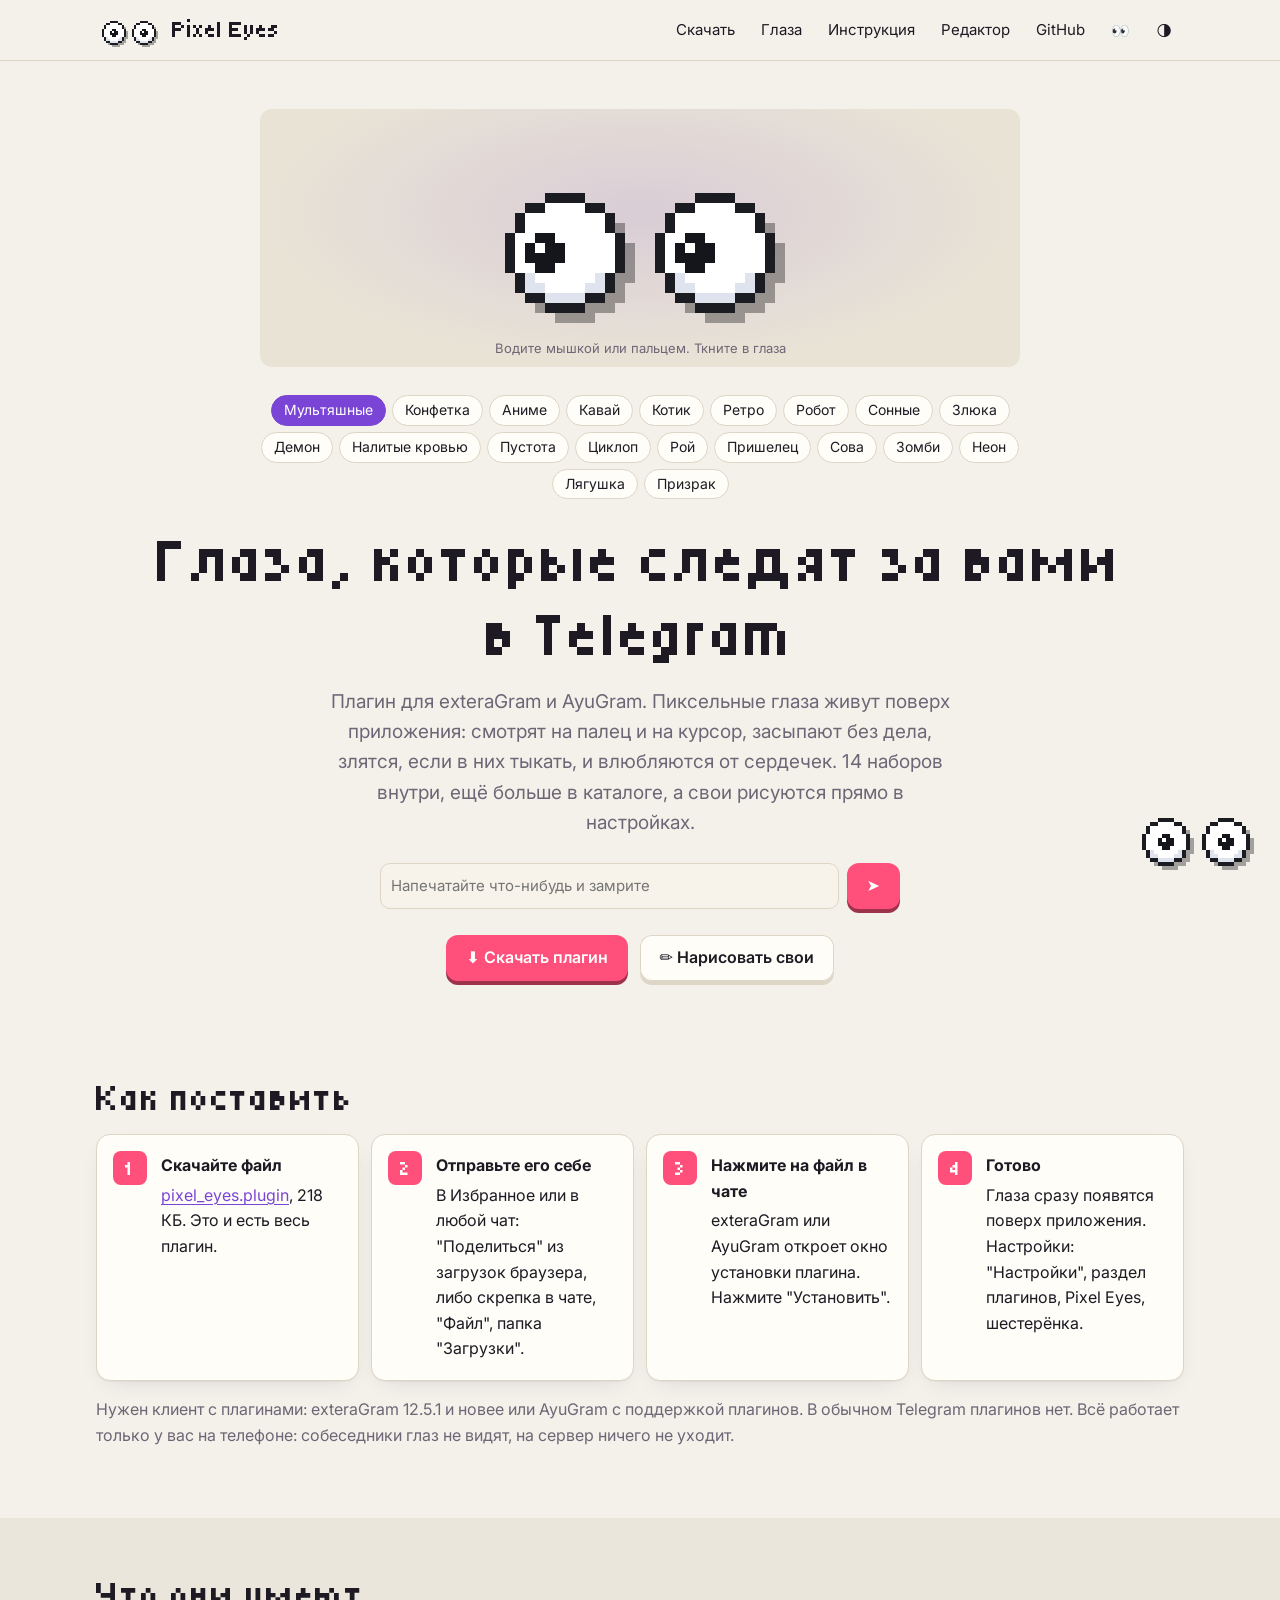
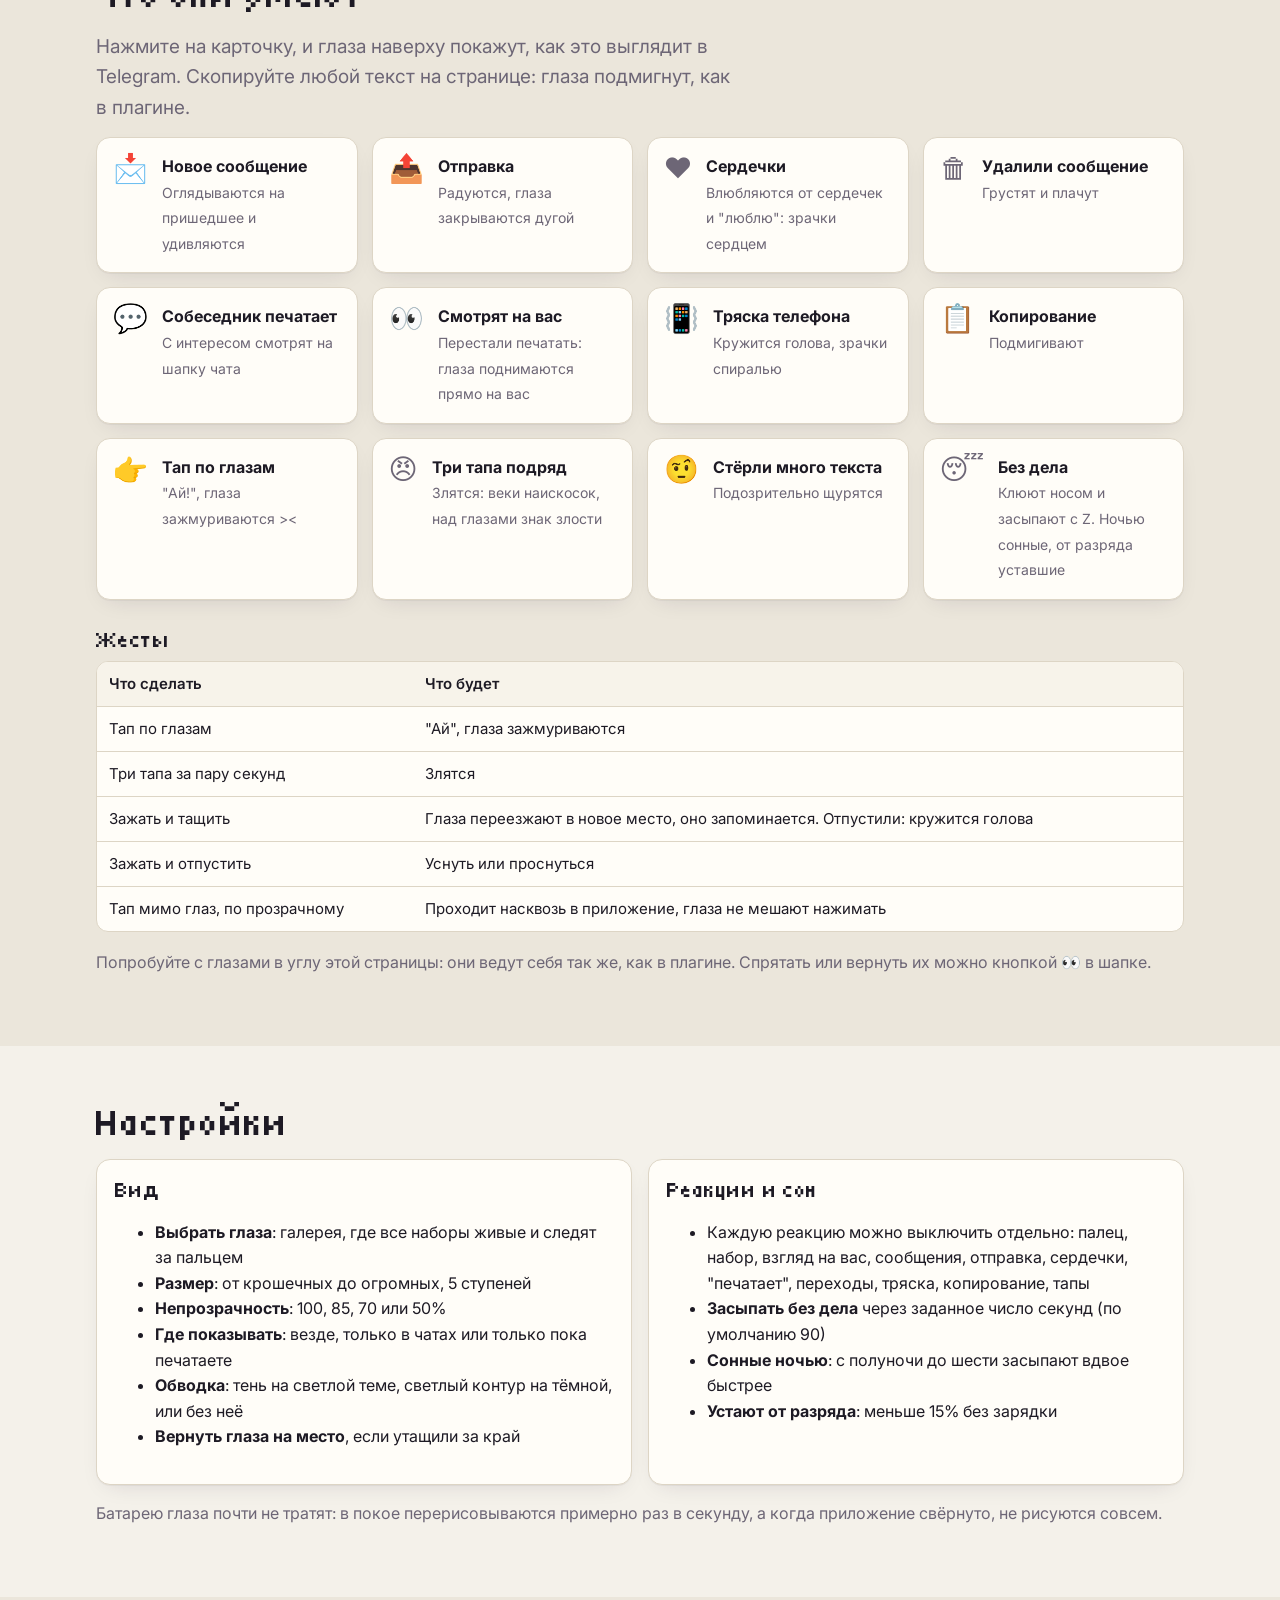
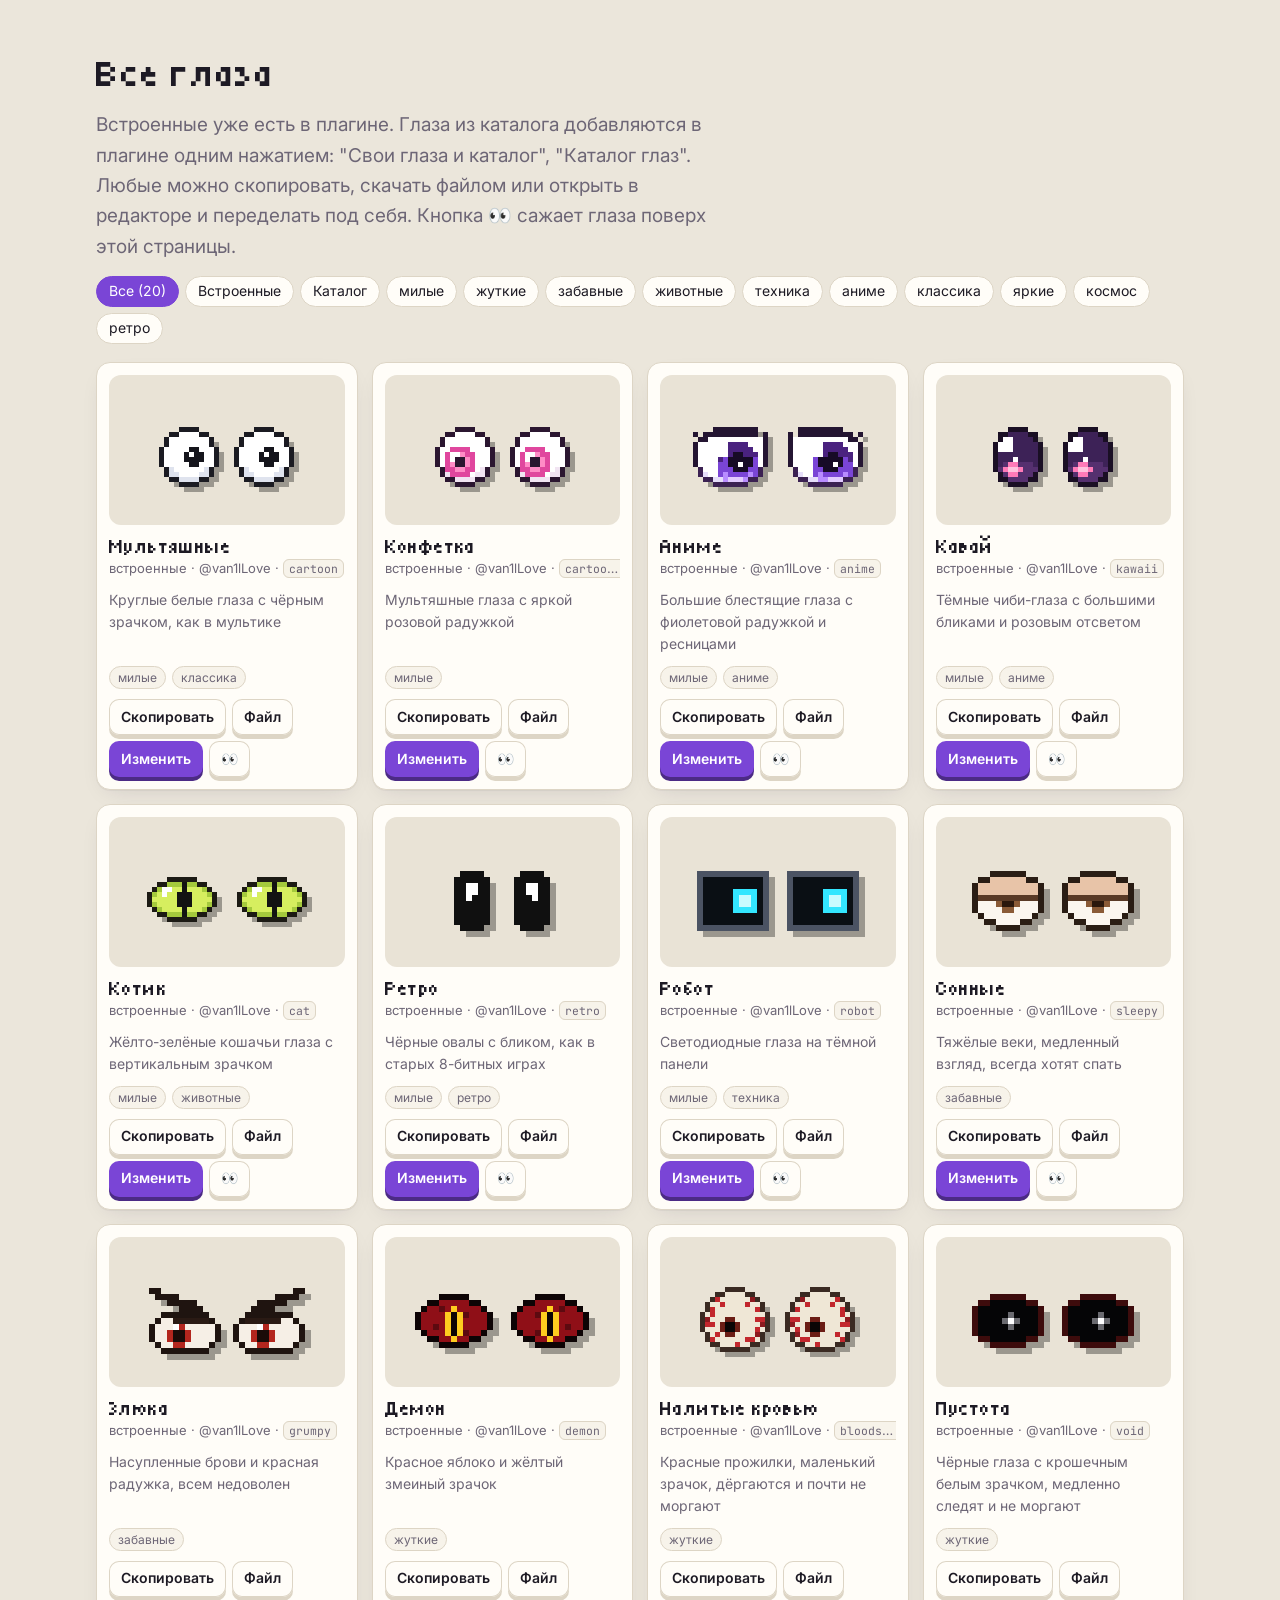
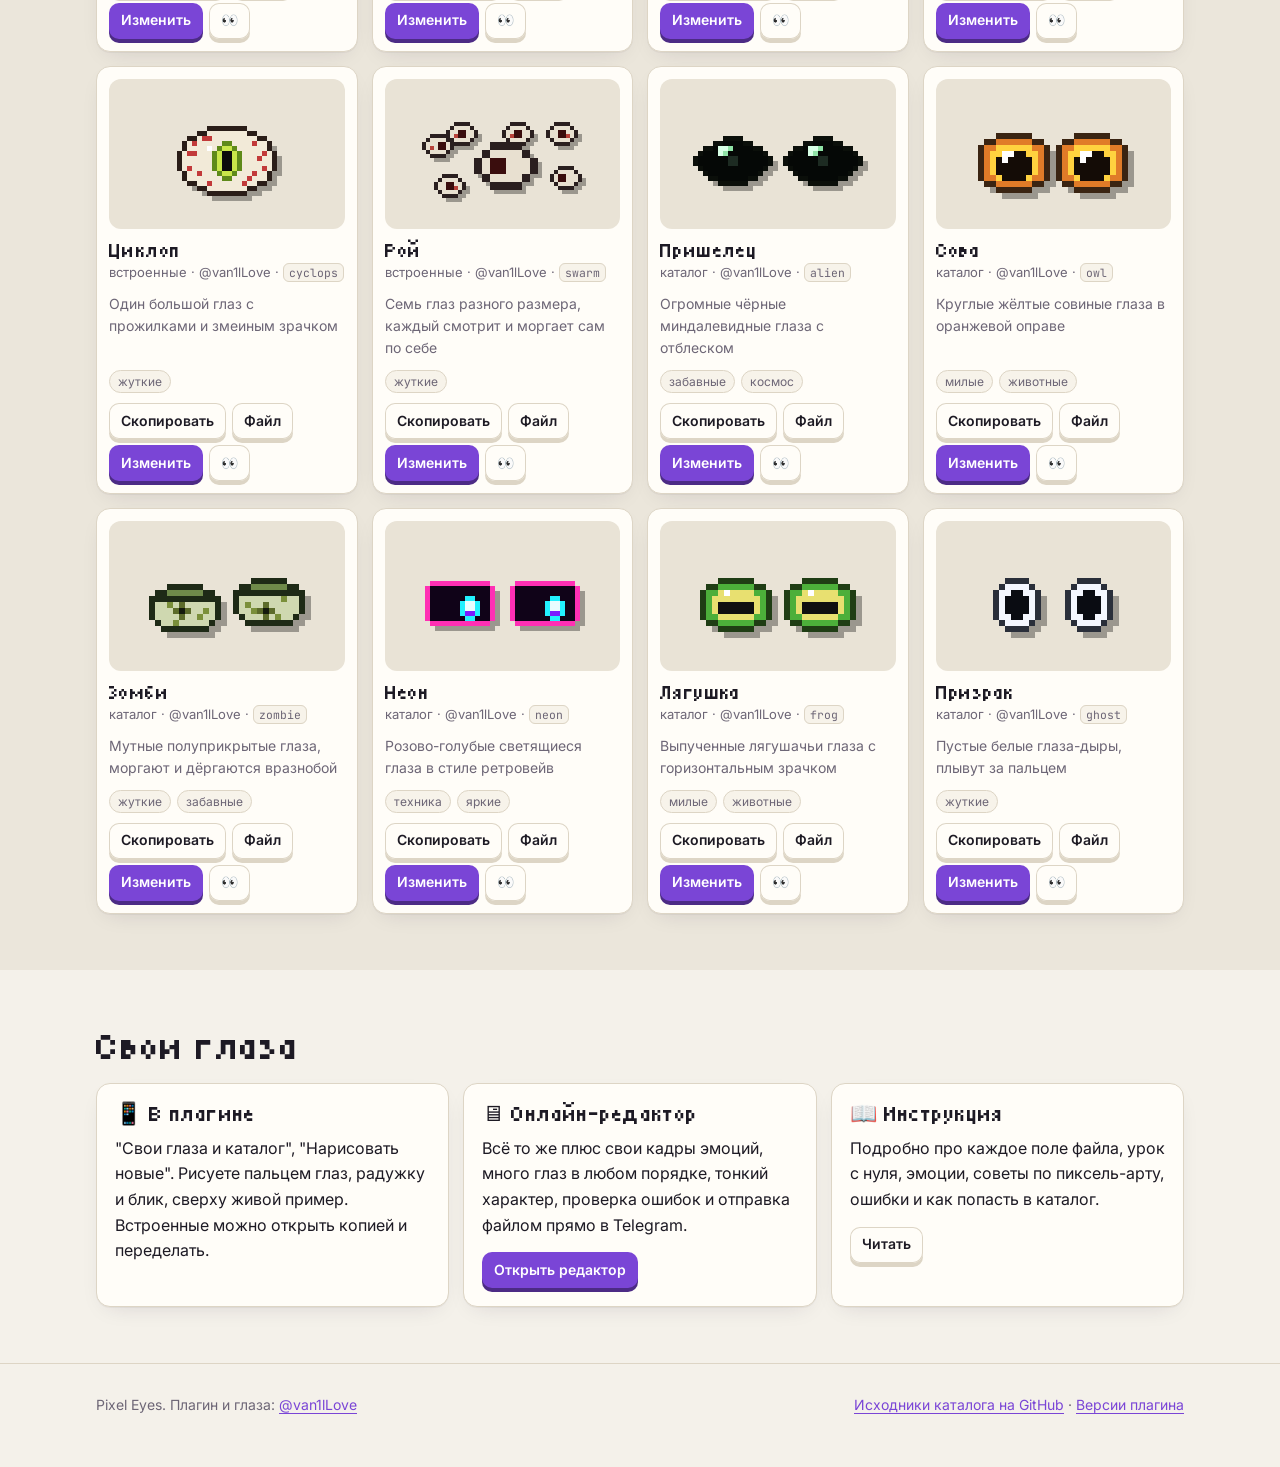
==== index.html @ ce18e55e "Сайт: инструкция по своим глазам, онлайн-редактор, галерея Страницы для GitHub Pages: главная с живы" ====
<!doctype html>
<html lang="ru">
<head>
<meta charset="utf-8">
<meta name="viewport" content="width=device-width, initial-scale=1, viewport-fit=cover">
<title>Pixel Eyes</title>
<meta name="description" content="Плагин для exteraGram и AyuGram: пиксельные глаза поверх Telegram, которые следят за пальцем, засыпают, злятся и влюбляются. Свои глаза рисуются в редакторе.">
<meta property="og:title" content="Pixel Eyes: глаза поверх Telegram">
<meta property="og:description" content="Плагин для exteraGram и AyuGram. 14 наборов глаз, каталог, редактор своих.">
<meta property="og:image" content="https://vladislavpolunin92-ux.github.io/pixel-eyes/previews/builtin.png">
<meta name="theme-color" content="#121019">
<link rel="icon" href="data:image/svg+xml,%3Csvg xmlns='http://www.w3.org/2000/svg' viewBox='0 0 8 8' shape-rendering='crispEdges'%3E%3Cpath fill='%231b1b22' d='M2 0h4v1H2zM1 1h1v1H1zM6 1h1v1H6zM0 2h1v4H0zM7 2h1v4H7zM1 6h1v1H1zM6 6h1v1H6zM2 7h4v1H2z'/%3E%3Cpath fill='%23fff' d='M2 1h4v1H2zM1 2h6v4H1zM2 6h4v1H2z'/%3E%3Cpath fill='%2315151c' d='M3 3h2v2H3z'/%3E%3C/svg%3E">
<script>try{var t=localStorage.getItem('pe-theme');if(t)document.documentElement.setAttribute('data-theme',t)}catch(e){}</script>
<link rel="preconnect" href="https://fonts.googleapis.com">
<link rel="preconnect" href="https://fonts.gstatic.com" crossorigin>
<link href="https://fonts.googleapis.com/css2?family=Inter:wght@400;600;700&family=JetBrains+Mono:wght@400;600&family=Tiny5&display=swap" rel="stylesheet">
<link rel="stylesheet" href="assets/site.css">
<script src="assets/eyes.js" defer></script>
<script src="assets/site.js" defer></script>
</head>
<body data-page="home">

<header class="top">
  <div class="wrap">
    <a class="brand" href="./"><canvas id="logo-eyes" aria-hidden="true"></canvas>Pixel Eyes</a>
    <button class="icon-btn menu-btn" type="button" aria-label="Меню" aria-expanded="false">☰</button>
    <nav class="nav">
      <a href="#download">Скачать</a>
      <a href="#eyes">Глаза</a>
      <a href="guide.html">Инструкция</a>
      <a href="editor.html">Редактор</a>
      <a href="https://github.com/vladislavpolunin92-ux/pixel-eyes">GitHub</a>
      <button class="icon-btn" id="float-btn" type="button" title="Глаза поверх страницы, как в плагине">👀</button>
      <button class="icon-btn" id="theme-btn" type="button" title="Тема">🌗</button>
    </nav>
  </div>
</header>

<main>
  <section class="hero">
    <div class="wrap">
      <div class="stage" id="hero-stage">
        <div class="stage-hint">Водите мышкой или пальцем. Ткните в глаза</div>
      </div>
      <div class="chips" id="hero-skins"></div>
      <h1>Глаза, которые следят за&nbsp;вами в&nbsp;Telegram</h1>
      <p class="lead">Плагин для exteraGram и AyuGram. Пиксельные глаза живут поверх приложения: смотрят на палец и на курсор, засыпают без дела, злятся, если в них тыкать, и влюбляются от сердечек. 14 наборов внутри, ещё больше в каталоге, а свои рисуются прямо в настройках.</p>
      <div class="typing-demo">
        <label class="sr-only" for="type-demo">Попробуйте напечатать</label>
        <input id="type-demo" type="text" autocomplete="off" placeholder="Напечатайте что-нибудь и замрите">
        <button class="btn" id="type-send" type="button" aria-label="Отправить">➤</button>
      </div>
      <div class="hero-actions">
        <a class="btn" data-download href="https://github.com/vladislavpolunin92-ux/pixel-eyes/releases/latest/download/pixel_eyes.plugin">⬇️ Скачать плагин</a>
        <a class="btn alt" href="editor.html">✏️ Нарисовать свои</a>
      </div>
    </div>
  </section>

  <section id="download">
    <div class="wrap">
      <h2>Как поставить</h2>
      <ol class="steps">
        <li class="card"><b>Скачайте файл</b>
          <a data-download href="https://github.com/vladislavpolunin92-ux/pixel-eyes/releases/latest/download/pixel_eyes.plugin">pixel_eyes.plugin</a>, 218 КБ. Это и есть весь плагин.</li>
        <li class="card"><b>Отправьте его себе</b>
          В Избранное или в любой чат: "Поделиться" из загрузок браузера, либо скрепка в чате, "Файл", папка "Загрузки".</li>
        <li class="card"><b>Нажмите на файл в чате</b>
          exteraGram или AyuGram откроет окно установки плагина. Нажмите "Установить".</li>
        <li class="card"><b>Готово</b>
          Глаза сразу появятся поверх приложения. Настройки: "Настройки", раздел плагинов, Pixel Eyes, шестерёнка.</li>
      </ol>
      <p class="muted" style="margin-top:16px">Нужен клиент с плагинами: exteraGram 12.5.1 и новее или AyuGram с поддержкой плагинов. В обычном Telegram плагинов нет. Всё работает только у вас на телефоне: собеседники глаз не видят, на сервер ничего не уходит.</p>
    </div>
  </section>

  <section id="what" style="background:var(--bg2)">
    <div class="wrap">
      <h2>Что они умеют</h2>
      <p class="lead">Нажмите на карточку, и глаза наверху покажут, как это выглядит в Telegram. Скопируйте любой текст на странице: глаза подмигнут, как в плагине.</p>
      <div class="grid3">
        <button class="card react" type="button" data-event="incoming"><span class="emo">📩</span><div><b>Новое сообщение</b><span>Оглядываются на пришедшее и удивляются</span></div></button>
        <button class="card react" type="button" data-event="send"><span class="emo">📤</span><div><b>Отправка</b><span>Радуются, глаза закрываются дугой</span></div></button>
        <button class="card react" type="button" data-event="love"><span class="emo">❤️</span><div><b>Сердечки</b><span>Влюбляются от сердечек и "люблю": зрачки сердцем</span></div></button>
        <button class="card react" type="button" data-event="deleted"><span class="emo">🗑</span><div><b>Удалили сообщение</b><span>Грустят и плачут</span></div></button>
        <button class="card react" type="button" data-event="peer_typing"><span class="emo">💬</span><div><b>Собеседник печатает</b><span>С интересом смотрят на шапку чата</span></div></button>
        <button class="card react" type="button" data-event="emo:stare"><span class="emo">👀</span><div><b>Смотрят на вас</b><span>Перестали печатать: глаза поднимаются прямо на вас</span></div></button>
        <button class="card react" type="button" data-event="shake"><span class="emo">📳</span><div><b>Тряска телефона</b><span>Кружится голова, зрачки спиралью</span></div></button>
        <button class="card react" type="button" data-event="copy"><span class="emo">📋</span><div><b>Копирование</b><span>Подмигивают</span></div></button>
        <button class="card react" type="button" data-event="poke"><span class="emo">👉</span><div><b>Тап по глазам</b><span>"Ай!", глаза зажмуриваются ><</span></div></button>
        <button class="card react" type="button" data-event="poke3"><span class="emo">😠</span><div><b>Три тапа подряд</b><span>Злятся: веки наискосок, над глазами знак злости</span></div></button>
        <button class="card react" type="button" data-event="emo:suspicious"><span class="emo">🤨</span><div><b>Стёрли много текста</b><span>Подозрительно щурятся</span></div></button>
        <button class="card react" type="button" data-event="emo:asleep"><span class="emo">😴</span><div><b>Без дела</b><span>Клюют носом и засыпают с Z. Ночью сонные, от разряда уставшие</span></div></button>
      </div>
      <h3>Жесты</h3>
      <div class="table-wrap"><table>
        <tr><th>Что сделать</th><th>Что будет</th></tr>
        <tr><td>Тап по глазам</td><td>"Ай", глаза зажмуриваются</td></tr>
        <tr><td>Три тапа за пару секунд</td><td>Злятся</td></tr>
        <tr><td>Зажать и тащить</td><td>Глаза переезжают в новое место, оно запоминается. Отпустили: кружится голова</td></tr>
        <tr><td>Зажать и отпустить</td><td>Уснуть или проснуться</td></tr>
        <tr><td>Тап мимо глаз, по прозрачному</td><td>Проходит насквозь в приложение, глаза не мешают нажимать</td></tr>
      </table></div>
      <p class="muted">Попробуйте с глазами в углу этой страницы: они ведут себя так же, как в плагине. Спрятать или вернуть их можно кнопкой 👀 в шапке.</p>
    </div>
  </section>

  <section id="settings">
    <div class="wrap">
      <h2>Настройки</h2>
      <div class="grid2">
        <div class="card" style="padding:18px">
          <h3 style="margin-top:0">Вид</h3>
          <ul>
            <li><b>Выбрать глаза</b>: галерея, где все наборы живые и следят за пальцем</li>
            <li><b>Размер</b>: от крошечных до огромных, 5 ступеней</li>
            <li><b>Непрозрачность</b>: 100, 85, 70 или 50%</li>
            <li><b>Где показывать</b>: везде, только в чатах или только пока печатаете</li>
            <li><b>Обводка</b>: тень на светлой теме, светлый контур на тёмной, или без неё</li>
            <li><b>Вернуть глаза на место</b>, если утащили за край</li>
          </ul>
        </div>
        <div class="card" style="padding:18px">
          <h3 style="margin-top:0">Реакции и сон</h3>
          <ul>
            <li>Каждую реакцию можно выключить отдельно: палец, набор, взгляд на вас, сообщения, отправка, сердечки, "печатает", переходы, тряска, копирование, тапы</li>
            <li><b>Засыпать без дела</b> через заданное число секунд (по умолчанию 90)</li>
            <li><b>Сонные ночью</b>: с полуночи до шести засыпают вдвое быстрее</li>
            <li><b>Устают от разряда</b>: меньше 15% без зарядки</li>
          </ul>
        </div>
      </div>
      <p class="muted" style="margin-top:16px">Батарею глаза почти не тратят: в покое перерисовываются примерно раз в секунду, а когда приложение свёрнуто, не рисуются совсем.</p>
    </div>
  </section>

  <section id="eyes" style="background:var(--bg2)">
    <div class="wrap">
      <h2>Все глаза</h2>
      <p class="lead">Встроенные уже есть в плагине. Глаза из каталога добавляются в плагине одним нажатием: "Свои глаза и каталог", "Каталог глаз". Любые можно скопировать, скачать файлом или открыть в редакторе и переделать под себя. Кнопка 👀 сажает глаза поверх этой страницы.</p>
      <div class="chips filter" id="gallery-filter"></div>
      <div class="gallery" id="gallery"><p class="muted">Загружаю глаза...</p></div>
    </div>
  </section>

  <section id="make">
    <div class="wrap">
      <h2>Свои глаза</h2>
      <div class="grid3">
        <div class="card" style="padding:18px">
          <h3 style="margin-top:0">📱 В плагине</h3>
          <p>"Свои глаза и каталог", "Нарисовать новые". Рисуете пальцем глаз, радужку и блик, сверху живой пример. Встроенные можно открыть копией и переделать.</p>
        </div>
        <div class="card" style="padding:18px">
          <h3 style="margin-top:0">🖥 Онлайн-редактор</h3>
          <p>Всё то же плюс свои кадры эмоций, много глаз в любом порядке, тонкий характер, проверка ошибок и отправка файлом прямо в Telegram.</p>
          <a class="btn small purple" href="editor.html">Открыть редактор</a>
        </div>
        <div class="card" style="padding:18px">
          <h3 style="margin-top:0">📖 Инструкция</h3>
          <p>Подробно про каждое поле файла, урок с нуля, эмоции, советы по пиксель-арту, ошибки и как попасть в каталог.</p>
          <a class="btn small alt" href="guide.html">Читать</a>
        </div>
      </div>
    </div>
  </section>
</main>

<footer>
  <div class="wrap">
    <span>Pixel Eyes. Плагин и глаза: <a href="https://t.me/van1lLove">@van1lLove</a></span>
    <span><a href="https://github.com/vladislavpolunin92-ux/pixel-eyes">Исходники каталога на GitHub</a> · <a href="https://github.com/vladislavpolunin92-ux/pixel-eyes/releases">Версии плагина</a></span>
  </div>
</footer>
</body>
</html>
---- assets/site.css ----
:root {
  --bg: #f4f1ea;
  --bg2: #ebe6db;
  --card: #fffdf8;
  --card2: #f7f3ea;
  --line: #ddd5c5;
  --text: #1d1a24;
  --muted: #6d6676;
  --accent: #ff4f7b;
  --accent2: #7a45d6;
  --gold: #e8a400;
  --ok: #1e9e5a;
  --bad: #d63a3a;
  --code-bg: #1d1a24;
  --code-text: #f2eefc;
  --stage: #e9e3d6;
  --shadow: 0 1px 0 rgba(0, 0, 0, .04), 0 8px 24px -12px rgba(40, 20, 60, .18);
  --r: 14px;
  --pix: 4px;
  color-scheme: light;
}

@media (prefers-color-scheme: dark) {
  :root:not([data-theme="light"]) {
    --bg: #121019;
    --bg2: #1a1724;
    --card: #1c1927;
    --card2: #242033;
    --line: #322d44;
    --text: #efeaf8;
    --muted: #a39cb6;
    --accent: #ff6b92;
    --accent2: #a67cff;
    --gold: #ffd23f;
    --ok: #46d17f;
    --bad: #ff6b6b;
    --code-bg: #0c0a12;
    --code-text: #efeaf8;
    --stage: #0e0c15;
    --shadow: 0 1px 0 rgba(255, 255, 255, .03), 0 10px 30px -14px rgba(0, 0, 0, .7);
    color-scheme: dark;
  }
}

:root[data-theme="dark"] {
  --bg: #121019;
  --bg2: #1a1724;
  --card: #1c1927;
  --card2: #242033;
  --line: #322d44;
  --text: #efeaf8;
  --muted: #a39cb6;
  --accent: #ff6b92;
  --accent2: #a67cff;
  --gold: #ffd23f;
  --ok: #46d17f;
  --bad: #ff6b6b;
  --code-bg: #0c0a12;
  --code-text: #efeaf8;
  --stage: #0e0c15;
  --shadow: 0 1px 0 rgba(255, 255, 255, .03), 0 10px 30px -14px rgba(0, 0, 0, .7);
  color-scheme: dark;
}

* {
  box-sizing: border-box;
}

html {
  -webkit-text-size-adjust: 100%;
  scroll-behavior: smooth;
  scroll-padding-top: 76px;
}

body {
  margin: 0;
  background: var(--bg);
  color: var(--text);
  font: 16px/1.6 "Inter", system-ui, -apple-system, "Segoe UI", Roboto, sans-serif;
  overflow-x: hidden;
}

a {
  color: var(--accent2);
  text-underline-offset: 3px;
}

h1, h2, h3, .pixel {
  font-family: "Tiny5", "Inter", system-ui, sans-serif;
  font-weight: 400;
  font-synthesis: none;
  letter-spacing: .02em;
  line-height: 1.15;
}

h1 {
  font-size: clamp(34px, 7vw, 64px);
  margin: 0 0 14px;
}

h2 {
  font-size: clamp(26px, 4.4vw, 38px);
  margin: 0 0 14px;
}

h3 {
  font-size: 22px;
  margin: 28px 0 8px;
}

p {
  margin: 0 0 14px;
}

code, pre, kbd {
  font-family: "JetBrains Mono", ui-monospace, "Cascadia Mono", Consolas, monospace;
}

:not(pre) > code {
  background: var(--card2);
  border: 1px solid var(--line);
  border-radius: 6px;
  padding: 1px 5px;
  font-size: .88em;
  white-space: nowrap;
}

pre {
  margin: 0 0 16px;
  background: var(--code-bg);
  color: var(--code-text);
  border-radius: 12px;
  padding: 14px 16px;
  overflow: auto;
  font-size: 13.5px;
  line-height: 1.5;
  max-width: 100%;
}

kbd {
  background: var(--card2);
  border: 1px solid var(--line);
  border-bottom-width: 3px;
  border-radius: 6px;
  padding: 0 6px;
  font-size: .85em;
}

.wrap {
  width: 100%;
  max-width: 1120px;
  margin: 0 auto;
  padding: 0 16px;
}

/* ---- шапка ---- */

.top {
  position: sticky;
  top: 0;
  z-index: 50;
  background: color-mix(in srgb, var(--bg) 86%, transparent);
  backdrop-filter: blur(10px);
  -webkit-backdrop-filter: blur(10px);
  border-bottom: 1px solid var(--line);
}

.top .wrap {
  display: flex;
  align-items: center;
  gap: 10px;
  height: 60px;
}

.brand {
  display: flex;
  align-items: center;
  gap: 10px;
  color: var(--text);
  text-decoration: none;
  font-family: "Tiny5", sans-serif;
  font-size: 24px;
  font-weight: 400;
  white-space: nowrap;
}

.brand .pe-canvas {
  display: block;
}

.nav {
  display: flex;
  gap: 2px;
  margin-left: auto;
  align-items: center;
}

.nav a, .icon-btn {
  color: var(--text);
  text-decoration: none;
  padding: 8px 12px;
  border-radius: 10px;
  font-size: 15px;
  white-space: nowrap;
  border: 0;
  background: none;
  cursor: pointer;
  font-family: inherit;
}

.nav a:hover, .icon-btn:hover {
  background: var(--card2);
}

.nav a[aria-current="page"] {
  background: var(--card);
  box-shadow: inset 0 0 0 1px var(--line);
}

.menu-btn {
  display: none;
}

@media (max-width: 760px) {
  .menu-btn {
    display: inline-flex;
    margin-left: auto;
  }

  .nav {
    display: none;
    position: absolute;
    top: 60px;
    left: 0;
    right: 0;
    flex-direction: column;
    align-items: stretch;
    background: var(--bg);
    border-bottom: 1px solid var(--line);
    padding: 8px 16px 14px;
  }

  .nav.open {
    display: flex;
  }

  .nav a {
    padding: 12px;
  }
}

/* ---- кнопки ---- */

.btn {
  --b: var(--accent);
  display: inline-flex;
  align-items: center;
  justify-content: center;
  gap: 8px;
  min-height: 46px;
  padding: 10px 20px;
  border-radius: 12px;
  border: 0;
  background: var(--b);
  color: #fff;
  font: 600 16px/1.2 "Inter", system-ui, sans-serif;
  text-decoration: none;
  cursor: pointer;
  box-shadow: 0 4px 0 color-mix(in srgb, var(--b) 62%, #000);
  transition: transform .08s, box-shadow .08s;
}

.btn:active {
  transform: translateY(3px);
  box-shadow: 0 1px 0 color-mix(in srgb, var(--b) 62%, #000);
}

.btn.alt {
  --b: var(--card);
  color: var(--text);
  box-shadow: inset 0 0 0 1px var(--line), 0 4px 0 var(--line);
}

.btn.alt:active {
  box-shadow: inset 0 0 0 1px var(--line), 0 1px 0 var(--line);
}

.btn.small {
  min-height: 36px;
  padding: 6px 12px;
  font-size: 14px;
  border-radius: 10px;
}

.btn.purple {
  --b: var(--accent2);
}

.chips {
  display: flex;
  flex-wrap: wrap;
  gap: 6px;
}

.chip {
  border: 1px solid var(--line);
  background: var(--card);
  color: var(--text);
  border-radius: 999px;
  padding: 6px 12px;
  font: 14px/1.2 "Inter", system-ui, sans-serif;
  cursor: pointer;
  white-space: nowrap;
}

.chip:hover {
  border-color: var(--accent2);
}

.chip.on {
  background: var(--accent2);
  border-color: var(--accent2);
  color: #fff;
}

/* ---- блоки ---- */

section {
  padding: 56px 0;
}

.card {
  background: var(--card);
  border: 1px solid var(--line);
  border-radius: var(--r);
  box-shadow: var(--shadow);
}

.stage {
  background: var(--stage);
  border-radius: 12px;
  display: flex;
  align-items: center;
  justify-content: center;
  padding: 14px;
  position: relative;
  overflow: hidden;
}

.stage.checker {
  background-color: var(--stage);
  background-image:
    linear-gradient(45deg, color-mix(in srgb, var(--text) 5%, transparent) 25%, transparent 25%),
    linear-gradient(-45deg, color-mix(in srgb, var(--text) 5%, transparent) 25%, transparent 25%),
    linear-gradient(45deg, transparent 75%, color-mix(in srgb, var(--text) 5%, transparent) 75%),
    linear-gradient(-45deg, transparent 75%, color-mix(in srgb, var(--text) 5%, transparent) 75%);
  background-size: 16px 16px;
  background-position: 0 0, 0 8px, 8px -8px, -8px 0;
}

.pe-canvas {
  image-rendering: pixelated;
  image-rendering: crisp-edges;
  max-width: 100%;
  cursor: pointer;
  -webkit-user-select: none;
  user-select: none;
  -webkit-touch-callout: none;
}

.muted {
  color: var(--muted);
}

.lead {
  font-size: 19px;
  color: var(--muted);
  max-width: 640px;
}

.grid2 {
  display: grid;
  grid-template-columns: repeat(auto-fit, minmax(280px, 1fr));
  gap: 16px;
}

.grid3 {
  display: grid;
  grid-template-columns: repeat(auto-fit, minmax(230px, 1fr));
  gap: 14px;
}

.note {
  border-left: 4px solid var(--accent2);
  background: var(--card);
  border-radius: 0 12px 12px 0;
  padding: 12px 16px;
  margin: 0 0 16px;
}

.note.warn {
  border-color: var(--gold);
}

.note.bad {
  border-color: var(--bad);
}

.note > :last-child {
  margin-bottom: 0;
}

table {
  width: 100%;
  border-collapse: collapse;
  font-size: 15px;
}

.table-wrap {
  overflow-x: auto;
  margin: 0 0 18px;
  border: 1px solid var(--line);
  border-radius: 12px;
  background: var(--card);
}

th, td {
  text-align: left;
  vertical-align: top;
  padding: 10px 12px;
  border-bottom: 1px solid var(--line);
}

tr:last-child td {
  border-bottom: 0;
}

th {
  background: var(--card2);
  font-weight: 600;
  white-space: nowrap;
}

td code {
  white-space: nowrap;
}

/* ---- герой ---- */

.hero {
  padding: 48px 0 40px;
  text-align: center;
}

.hero .stage {
  min-height: 220px;
  margin: 0 auto 28px;
  max-width: 760px;
  background: radial-gradient(ellipse at 50% 40%, color-mix(in srgb, var(--accent2) 14%, var(--stage)), var(--stage) 70%);
}

.hero .lead {
  margin: 0 auto 24px;
}

.hero-actions {
  display: flex;
  gap: 12px;
  justify-content: center;
  flex-wrap: wrap;
}

.hero .chips {
  justify-content: center;
  margin: 0 auto 26px;
  max-width: 760px;
}

.stage-hint {
  position: absolute;
  bottom: 8px;
  left: 0;
  right: 0;
  font-size: 13px;
  color: var(--muted);
  text-align: center;
  pointer-events: none;
}

/* ---- шаги установки ---- */

.steps {
  counter-reset: s;
  display: grid;
  gap: 12px;
  grid-template-columns: repeat(auto-fit, minmax(220px, 1fr));
  padding: 0;
  margin: 0;
  list-style: none;
}

.steps li {
  counter-increment: s;
  padding: 18px 18px 18px 64px;
  position: relative;
}

.steps li::before {
  content: counter(s);
  position: absolute;
  left: 16px;
  top: 16px;
  width: 34px;
  height: 34px;
  border-radius: 8px;
  background: var(--accent);
  color: #fff;
  display: grid;
  place-items: center;
  font: 400 20px "Tiny5", sans-serif;
}

.steps b {
  display: block;
  margin-bottom: 4px;
}

/* ---- реакции ---- */

.react {
  padding: 16px;
  display: flex;
  gap: 14px;
  align-items: flex-start;
  cursor: pointer;
  text-align: left;
  color: var(--text);
  font: inherit;
  width: 100%;
}

.react:hover {
  border-color: var(--accent2);
}

.react .emo {
  font-size: 28px;
  line-height: 1;
}

.react b {
  display: block;
}

.react span {
  color: var(--muted);
  font-size: 14px;
}

/* ---- галерея ---- */

.gallery {
  display: grid;
  grid-template-columns: repeat(auto-fill, minmax(240px, 1fr));
  gap: 14px;
}

.skin-card {
  padding: 12px;
  display: flex;
  flex-direction: column;
  gap: 10px;
  min-width: 0;
}

.skin-card .stage {
  height: 150px;
  padding: 8px;
}

.skin-card h3 {
  margin: 0;
  font-size: 20px;
}

.skin-card .meta {
  font-size: 13px;
  color: var(--muted);
  overflow: hidden;
  text-overflow: ellipsis;
  white-space: nowrap;
}

.skin-card .desc {
  font-size: 14px;
  color: var(--muted);
  flex: 1;
}

.skin-card .row {
  display: flex;
  gap: 6px;
  flex-wrap: wrap;
}

.tag {
  font-size: 12px;
  padding: 1px 8px;
  border-radius: 999px;
  background: var(--card2);
  border: 1px solid var(--line);
  color: var(--muted);
}

.filter {
  margin-bottom: 18px;
}

/* ---- документация ---- */

.doc {
  display: grid;
  grid-template-columns: 250px minmax(0, 1fr);
  gap: 36px;
  padding-top: 32px;
  padding-bottom: 80px;
}

.toc {
  position: sticky;
  top: 80px;
  align-self: start;
  max-height: calc(100vh - 100px);
  overflow: auto;
  font-size: 14px;
  padding-bottom: 20px;
}

.toc a {
  display: block;
  color: var(--muted);
  text-decoration: none;
  padding: 4px 10px;
  border-radius: 8px;
  border-left: 2px solid transparent;
}

.toc a.sub {
  padding-left: 22px;
  font-size: 13px;
}

.toc a:hover, .toc a.on {
  color: var(--text);
  background: var(--card2);
}

.toc a.on {
  border-left-color: var(--accent);
}

.toc-mobile {
  display: none;
}

.doc article > section {
  padding: 0 0 36px;
  border-bottom: 1px dashed var(--line);
  margin-bottom: 36px;
}

.doc article > section:last-child {
  border-bottom: 0;
}

.doc article h2 {
  padding-top: 4px;
}

.doc article ol, .doc article ul {
  padding-left: 22px;
  margin: 0 0 16px;
}

.doc article li {
  margin-bottom: 6px;
}

@media (max-width: 900px) {
  .doc {
    grid-template-columns: minmax(0, 1fr);
    gap: 0;
  }

  .toc {
    display: none;
  }

  .toc-mobile {
    display: block;
    margin-bottom: 24px;
  }

  .toc-mobile summary {
    cursor: pointer;
    padding: 12px 16px;
    font-weight: 600;
  }

  .toc-mobile nav {
    padding: 0 8px 12px;
    font-size: 15px;
  }

  .toc-mobile a {
    display: block;
    padding: 6px 10px;
    color: var(--text);
    text-decoration: none;
  }

  .toc-mobile a.sub {
    padding-left: 24px;
    color: var(--muted);
  }
}

/* живые примеры в инструкции */

.demo {
  display: grid;
  grid-template-columns: minmax(0, 1.25fr) minmax(0, 1fr);
  gap: 0;
  margin: 0 0 20px;
  overflow: hidden;
}

.demo pre {
  margin: 0;
  border-radius: 0;
  max-height: 460px;
  font-size: 12.5px;
}

.demo .side {
  display: flex;
  flex-direction: column;
  gap: 10px;
  padding: 12px;
}

.demo .stage {
  flex: 1;
  min-height: 170px;
}

.demo .chips .chip {
  font-size: 13px;
  padding: 4px 10px;
}

.demo-title {
  padding: 10px 14px;
  font-weight: 600;
  border-bottom: 1px solid var(--line);
  grid-column: 1 / -1;
  display: flex;
  justify-content: space-between;
  gap: 10px;
  align-items: center;
  flex-wrap: wrap;
}

@media (max-width: 760px) {
  .demo {
    grid-template-columns: minmax(0, 1fr);
  }

  .demo pre {
    max-height: 300px;
    order: 2;
  }
}

.anatomy {
  display: grid;
  grid-template-columns: repeat(auto-fit, minmax(150px, 1fr));
  gap: 10px;
  margin: 0 0 18px;
}

.anatomy figure {
  margin: 0;
  padding: 10px;
  text-align: center;
}

.anatomy figcaption {
  font-size: 14px;
  margin-top: 6px;
}

.anatomy figcaption small {
  display: block;
  color: var(--muted);
}

.emo-grid {
  display: grid;
  grid-template-columns: repeat(auto-fill, minmax(150px, 1fr));
  gap: 10px;
  margin: 0 0 18px;
}

.emo-grid .card {
  padding: 10px;
  text-align: center;
}

.emo-grid .stage {
  height: 96px;
  padding: 6px;
}

.emo-grid b {
  display: block;
  margin-top: 6px;
  font-size: 15px;
}

.emo-grid small {
  color: var(--muted);
  font-size: 12.5px;
  line-height: 1.35;
  display: block;
}

.gridpic {
  font-family: "JetBrains Mono", monospace;
  line-height: 1;
  letter-spacing: .25em;
}

/* ---- подвал ---- */

footer {
  border-top: 1px solid var(--line);
  padding: 30px 0 50px;
  color: var(--muted);
  font-size: 14px;
}

footer .wrap {
  display: flex;
  gap: 16px;
  flex-wrap: wrap;
  justify-content: space-between;
}

/* плавающие глаза поверх страницы, как в плагине */

.floating-eyes {
  position: fixed;
  z-index: 60;
  right: 18px;
  bottom: 18px;
  touch-action: none;
}

.toast {
  position: fixed;
  left: 50%;
  bottom: 24px;
  transform: translateX(-50%) translateY(120px);
  background: var(--text);
  color: var(--bg);
  padding: 10px 18px;
  border-radius: 12px;
  font-size: 15px;
  z-index: 100;
  transition: transform .25s;
  max-width: calc(100vw - 32px);
  text-align: center;
}

.toast.show {
  transform: translateX(-50%) translateY(0);
}

.sr-only {
  position: absolute;
  width: 1px;
  height: 1px;
  overflow: hidden;
  clip: rect(0 0 0 0);
}

.typing-demo {
  display: flex;
  gap: 8px;
  max-width: 520px;
  margin: 0 auto 26px;
}

.typing-demo input {
  flex: 1;
  min-width: 0;
  height: 46px;
  border-radius: 12px;
  border: 1px solid var(--line);
  background: var(--card);
  color: var(--text);
  padding: 0 14px;
  font: 16px "Inter", system-ui, sans-serif;
}

.typing-demo input:focus {
  outline: 2px solid var(--accent2);
  outline-offset: 1px;
}

/* ---- редактор ---- */

.editor {
  padding-top: 24px;
  padding-bottom: 60px;
}

.ed-head h1 {
  font-size: clamp(30px, 5vw, 44px);
  margin-bottom: 6px;
}

.small {
  font-size: 13.5px;
}

.fld {
  display: flex;
  flex-direction: column;
  gap: 4px;
  font-size: 14px;
  min-width: 0;
  margin-bottom: 10px;
}

.fld > span {
  color: var(--muted);
  font-size: 13px;
}

.fld small {
  color: var(--muted);
  font-size: 12.5px;
  line-height: 1.35;
}

.fld.grow {
  flex: 1 1 220px;
}

.fld.narrow {
  width: 74px;
}

input[type="text"], input[type="number"], select, textarea {
  font: 15px/1.3 "Inter", system-ui, sans-serif;
  color: var(--text);
  background: var(--card2);
  border: 1px solid var(--line);
  border-radius: 10px;
  padding: 8px 10px;
  min-width: 0;
  width: 100%;
}

textarea {
  font-family: "JetBrains Mono", ui-monospace, monospace;
  font-size: 12.5px;
  resize: vertical;
}

input:focus, select:focus, textarea:focus {
  outline: 2px solid var(--accent2);
  outline-offset: 1px;
}

input[type="color"] {
  width: 52px;
  height: 52px;
  padding: 2px;
  border: 1px solid var(--line);
  border-radius: 12px;
  background: var(--card2);
  cursor: pointer;
  flex: none;
}

input[type="range"] {
  width: 100%;
  accent-color: var(--accent2);
}

input[type="checkbox"] {
  accent-color: var(--accent2);
  width: 18px;
  height: 18px;
  flex: none;
}

select.chip {
  width: auto;
  padding: 6px 10px;
  border-radius: 999px;
}

select.chip.on {
  background: var(--accent2);
  color: #fff;
  border-color: var(--accent2);
}

.chk {
  display: flex;
  gap: 8px;
  align-items: center;
  font-size: 14px;
  margin: 6px 0;
  cursor: pointer;
}

.rng {
  display: flex;
  gap: 10px;
  align-items: center;
}

.rng output {
  min-width: 36px;
  text-align: right;
  font-variant-numeric: tabular-nums;
  color: var(--muted);
  font-size: 13px;
}

.two {
  display: grid;
  grid-template-columns: 1fr 1fr;
  gap: 8px;
}

.err {
  color: var(--bad);
  font-size: 14px;
}

.row-btns {
  display: flex;
  gap: 8px;
  flex-wrap: wrap;
  align-items: center;
}

.ed-bar {
  display: flex;
  flex-wrap: wrap;
  gap: 4px 14px;
  align-items: flex-end;
  padding: 14px 14px 4px;
  margin: 18px 0 16px;
}

.ed-bar-btns {
  display: flex;
  gap: 8px;
  flex-wrap: wrap;
  margin-bottom: 10px;
}

.file-btn {
  position: relative;
  overflow: hidden;
}

.file-btn input {
  position: absolute;
  inset: 0;
  opacity: 0;
  cursor: pointer;
}

.paste-box {
  flex-basis: 100%;
  margin-bottom: 12px;
}

.paste-box textarea {
  margin-bottom: 8px;
}

.ed-grid {
  display: grid;
  grid-template-columns: minmax(0, 1.15fr) minmax(0, 1fr);
  gap: 16px;
  align-items: start;
}

@media (max-width: 900px) {
  .ed-grid {
    grid-template-columns: minmax(0, 1fr);
  }

  .ed-side {
    display: contents !important;
  }

  .ed-preview {
    order: -2;
    position: sticky;
    top: 62px;
    z-index: 5;
  }

  .ed-main {
    order: -1;
  }

  .ed-preview .stage {
    min-height: 110px !important;
  }

  .ed-preview > p {
    display: none;
  }

  .ed-preview .chips {
    flex-wrap: nowrap;
    overflow-x: auto;
    scrollbar-width: none;
  }

  .ed-preview-row {
    flex-wrap: nowrap;
  }

  .ed-preview-row .rng {
    display: none;
  }
}

.ed-paint, .ed-preview, .ed-out {
  padding: 14px;
}

.ed-paint h3 {
  margin: 18px 0 8px;
  font-size: 20px;
}

.ed-paint .chips {
  margin-bottom: 8px;
}

.ed-ops {
  display: flex;
  flex-wrap: wrap;
  gap: 6px 10px;
  margin-bottom: 10px;
}

.op-group {
  display: inline-flex;
  align-items: center;
  gap: 2px;
  background: var(--card2);
  border: 1px solid var(--line);
  border-radius: 12px;
  padding: 2px;
}

.op-group .icon-btn {
  padding: 6px 10px;
  font-size: 15px;
  min-width: 36px;
}

.op-group .icon-btn:disabled {
  opacity: .35;
  cursor: default;
}

.op-group .size {
  font: 600 14px "JetBrains Mono", monospace;
  padding: 0 6px;
  white-space: nowrap;
}

.canvas-holder {
  display: flex;
  justify-content: center;
  align-items: center;
  min-height: 160px;
  background: var(--card2);
  border-radius: 12px;
  padding: 2px;
  overflow: hidden;
}

#ed-canvas {
  touch-action: none;
  cursor: crosshair;
  display: block;
  border-radius: 4px;
}

.empty {
  text-align: center;
  padding: 30px 16px;
}

.ed-under {
  display: flex;
  justify-content: space-between;
  align-items: center;
  gap: 10px;
  flex-wrap: wrap;
  margin-top: 6px;
}

.palette {
  display: flex;
  flex-wrap: wrap;
  gap: 6px;
  margin-bottom: 12px;
}

.swatch {
  position: relative;
  width: 44px;
  height: 44px;
  border-radius: 10px;
  border: 2px solid var(--line);
  background-color: #fff;
  background-image:
    linear-gradient(45deg, #ccc 25%, transparent 25%), linear-gradient(-45deg, #ccc 25%, transparent 25%),
    linear-gradient(45deg, transparent 75%, #ccc 75%), linear-gradient(-45deg, transparent 75%, #ccc 75%);
  background-size: 10px 10px;
  background-position: 0 0, 0 5px, 5px -5px, -5px 0;
  padding: 0;
  cursor: pointer;
  overflow: hidden;
}

.swatch .sw-fill {
  position: absolute;
  inset: 0;
}

.swatch .sw-ch {
  position: absolute;
  left: 3px;
  bottom: 1px;
  font: 600 11px "JetBrains Mono", monospace;
  color: #fff;
  text-shadow: 0 0 2px #000, 0 0 2px #000;
}

.swatch .sw-dot {
  position: absolute;
  right: 4px;
  top: 4px;
  width: 9px;
  height: 9px;
  border-radius: 50%;
  background: var(--accent2);
  box-shadow: 0 0 0 2px #fff;
}

.swatch .sw-ring {
  position: absolute;
  right: 4px;
  bottom: 4px;
  width: 10px;
  height: 10px;
  border-radius: 50%;
  border: 3px solid #111;
  box-shadow: 0 0 0 1px #fff;
}

.swatch.on {
  border-color: var(--accent);
  box-shadow: 0 0 0 2px var(--accent);
}

.swatch.unused {
  opacity: .6;
}

.swatch.add {
  background: var(--card2);
  color: var(--text);
  font-size: 22px;
  border-style: dashed;
}

.color-box {
  background: var(--card2);
  border-radius: 12px;
  padding: 12px;
}

.color-row {
  display: flex;
  gap: 10px;
  align-items: flex-end;
  flex-wrap: wrap;
}

.color-row .fld {
  flex: 1 1 120px;
  margin-bottom: 0;
}

.color-row .fld.narrow {
  flex: none;
}

.color-box > .fld {
  margin: 10px 0;
}

.color-box input[type="text"] {
  background: var(--card);
}

.presets {
  display: grid;
  grid-template-columns: repeat(16, 1fr);
  gap: 4px;
  margin-top: 10px;
}

.preset {
  aspect-ratio: 1;
  border-radius: 6px;
  border: 1px solid rgba(128, 128, 128, .35);
  cursor: pointer;
  padding: 0;
  min-width: 0;
}

@media (max-width: 520px) {
  .presets {
    grid-template-columns: repeat(8, 1fr);
  }
}

.ed-side {
  display: flex;
  flex-direction: column;
  gap: 12px;
  min-width: 0;
}

.ed-preview .stage {
  min-height: 190px;
  margin-bottom: 10px;
  transition: background .2s;
}

.ed-preview .stage[data-bg="dark"] {
  background: #121019;
}

.ed-preview .stage[data-bg="light"] {
  background: #f4f1ea;
}

.ed-preview .stage[data-bg="chat-dark"] {
  background: linear-gradient(160deg, #1d2a33, #2b3b2e 60%, #1f2a25);
}

.ed-preview .stage[data-bg="chat-light"] {
  background: linear-gradient(160deg, #b8d5a4, #d9e6b5 50%, #a9cfa8);
}

.ed-preview .chips {
  margin-bottom: 8px;
}

.ed-preview .chips .chip {
  padding: 5px 10px;
}

.ed-preview-row {
  display: flex;
  justify-content: space-between;
  gap: 10px;
  flex-wrap: wrap;
  align-items: center;
}

.ed-preview-row .rng {
  flex: 0 1 180px;
}

#ed-status .note {
  margin: 0 0 8px;
  font-size: 14px;
}

#ed-status .note:last-child {
  margin-bottom: 0;
}

.ed-sect summary {
  cursor: pointer;
  padding: 12px 14px;
  font-weight: 600;
  list-style: none;
}

.ed-sect summary::-webkit-details-marker {
  display: none;
}

.ed-sect summary::before {
  content: "▸ ";
  color: var(--muted);
}

.ed-sect[open] summary::before {
  content: "▾ ";
}

.sect-body {
  padding: 0 14px 12px;
}

.eyes-list {
  display: grid;
  gap: 6px;
  margin-bottom: 10px;
}

.eyes-row {
  display: grid;
  grid-template-columns: 1fr 1fr 1fr 60px 36px;
  gap: 6px;
  align-items: center;
}

.eyes-row.head span {
  font-size: 12.5px;
  color: var(--muted);
}

.eyes-row input[type="number"], .eyes-row select {
  padding: 6px 8px;
}

.ed-out textarea {
  margin: 10px 0;
  min-height: 220px;
}
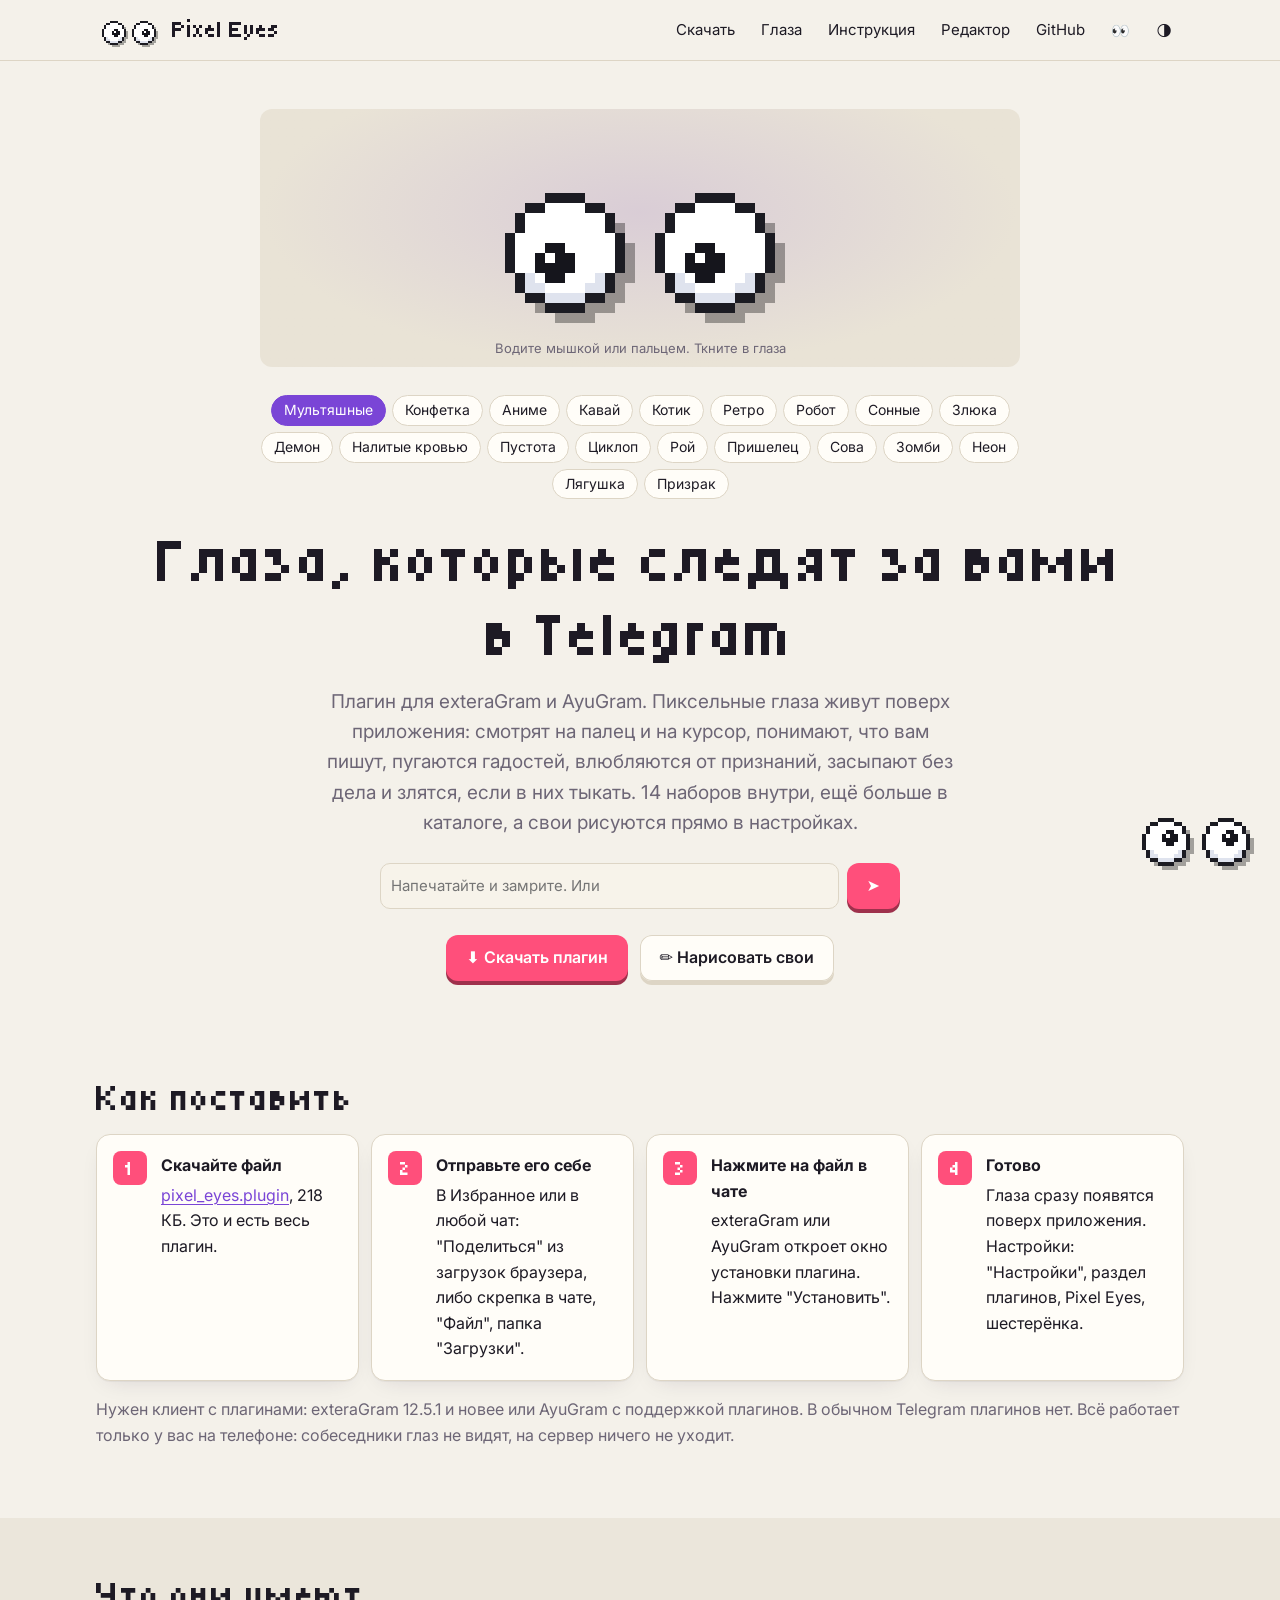
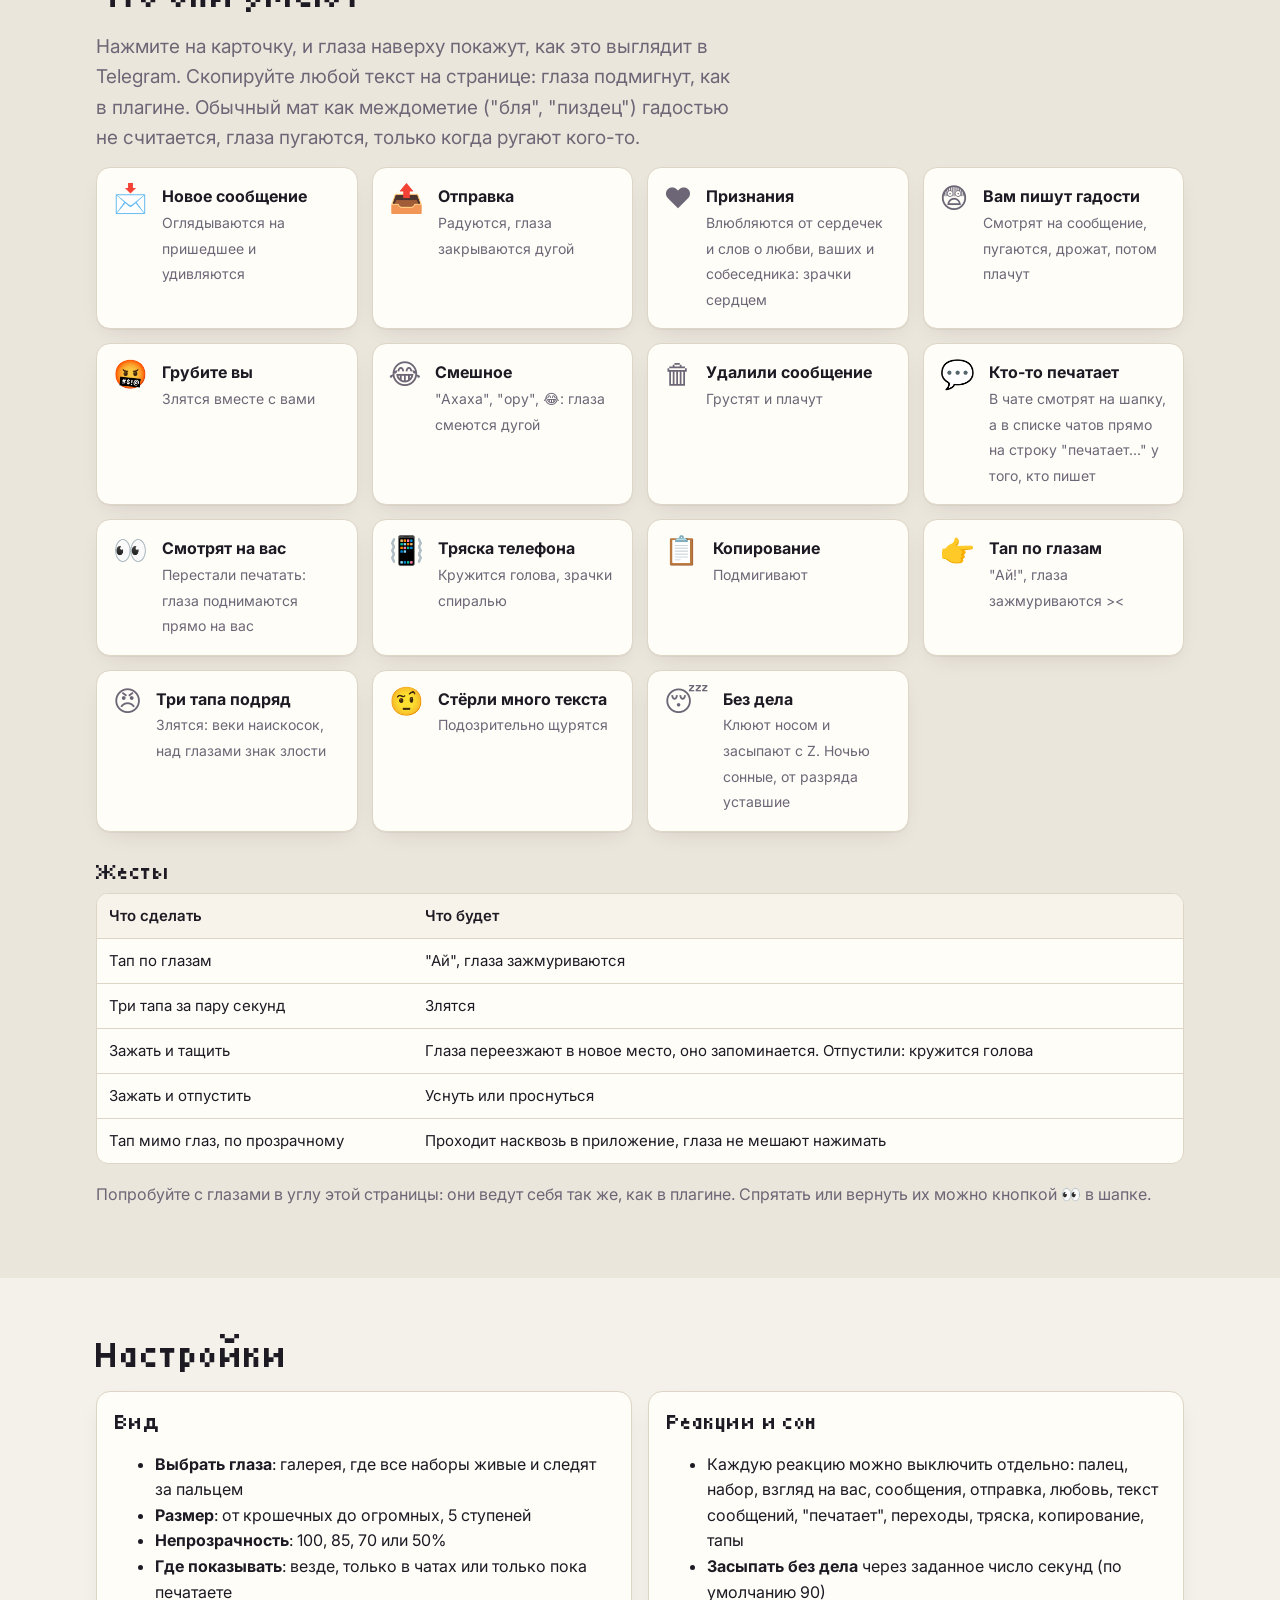
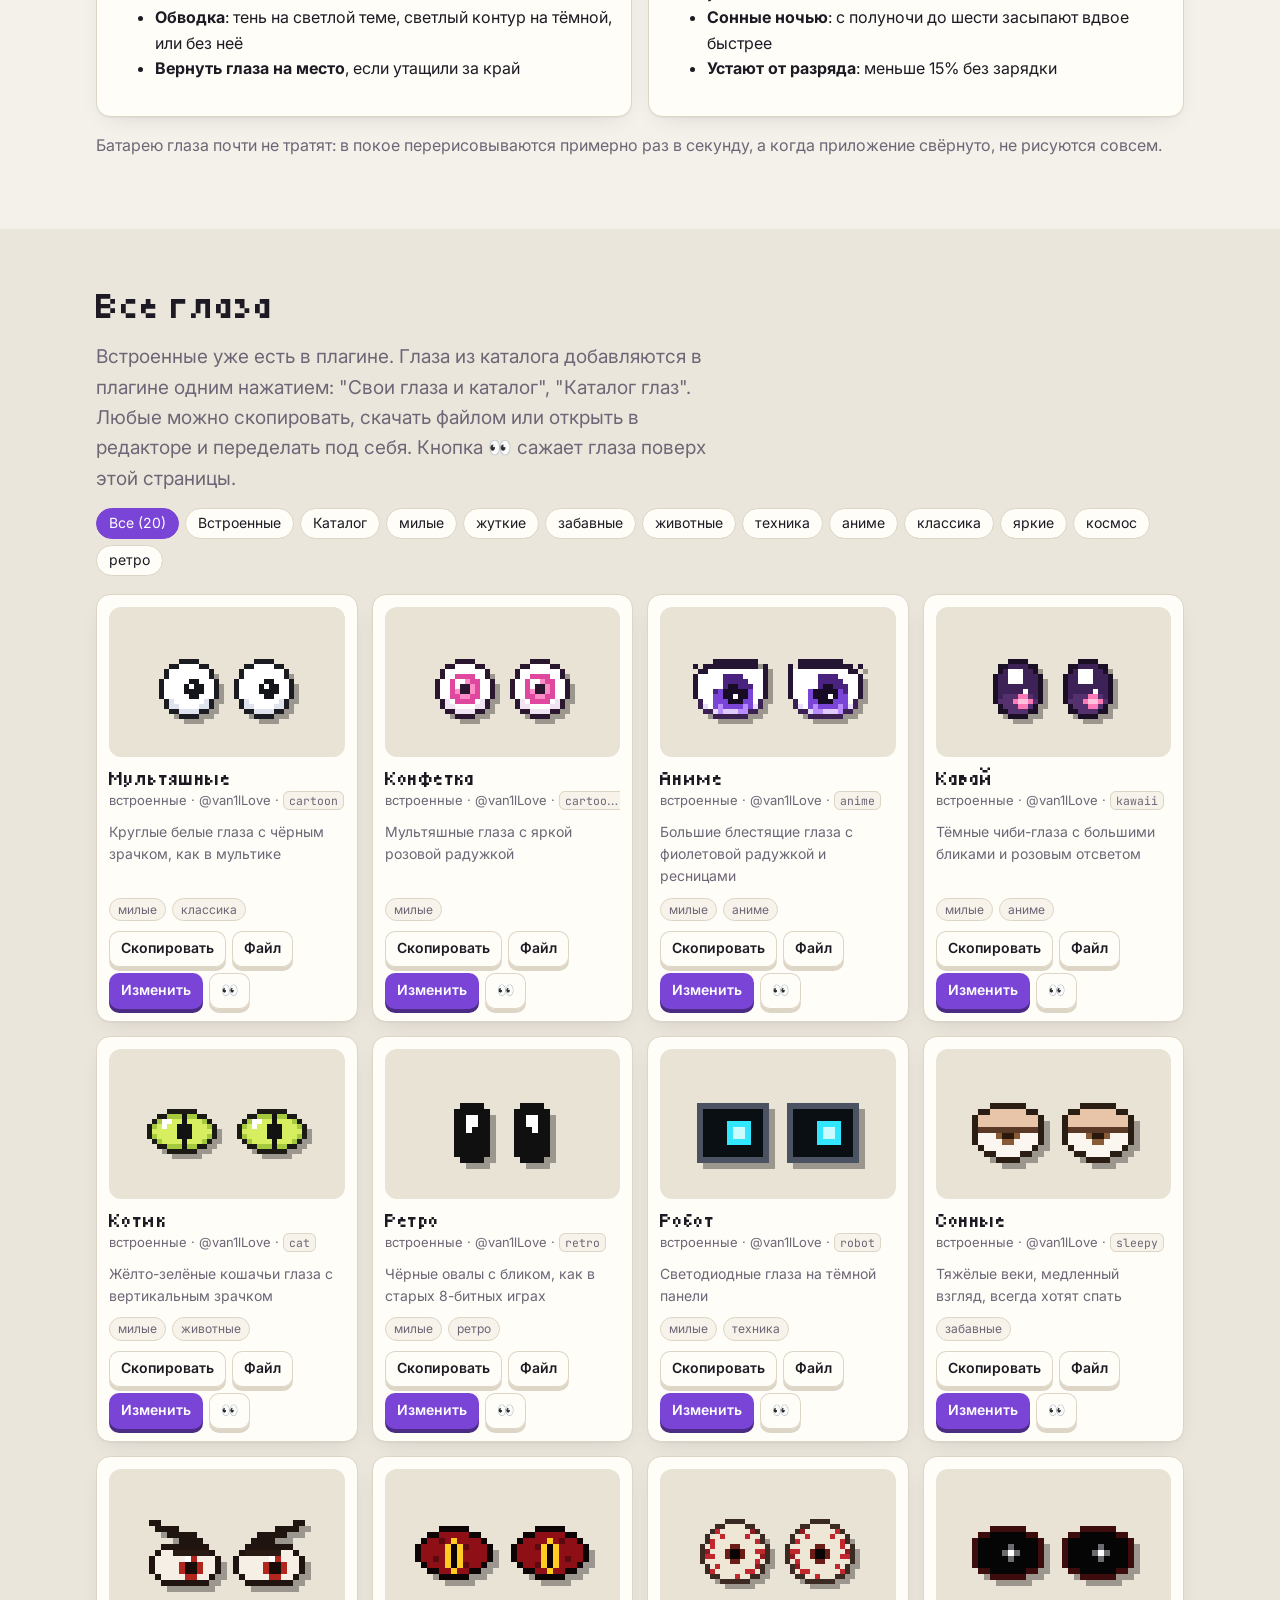
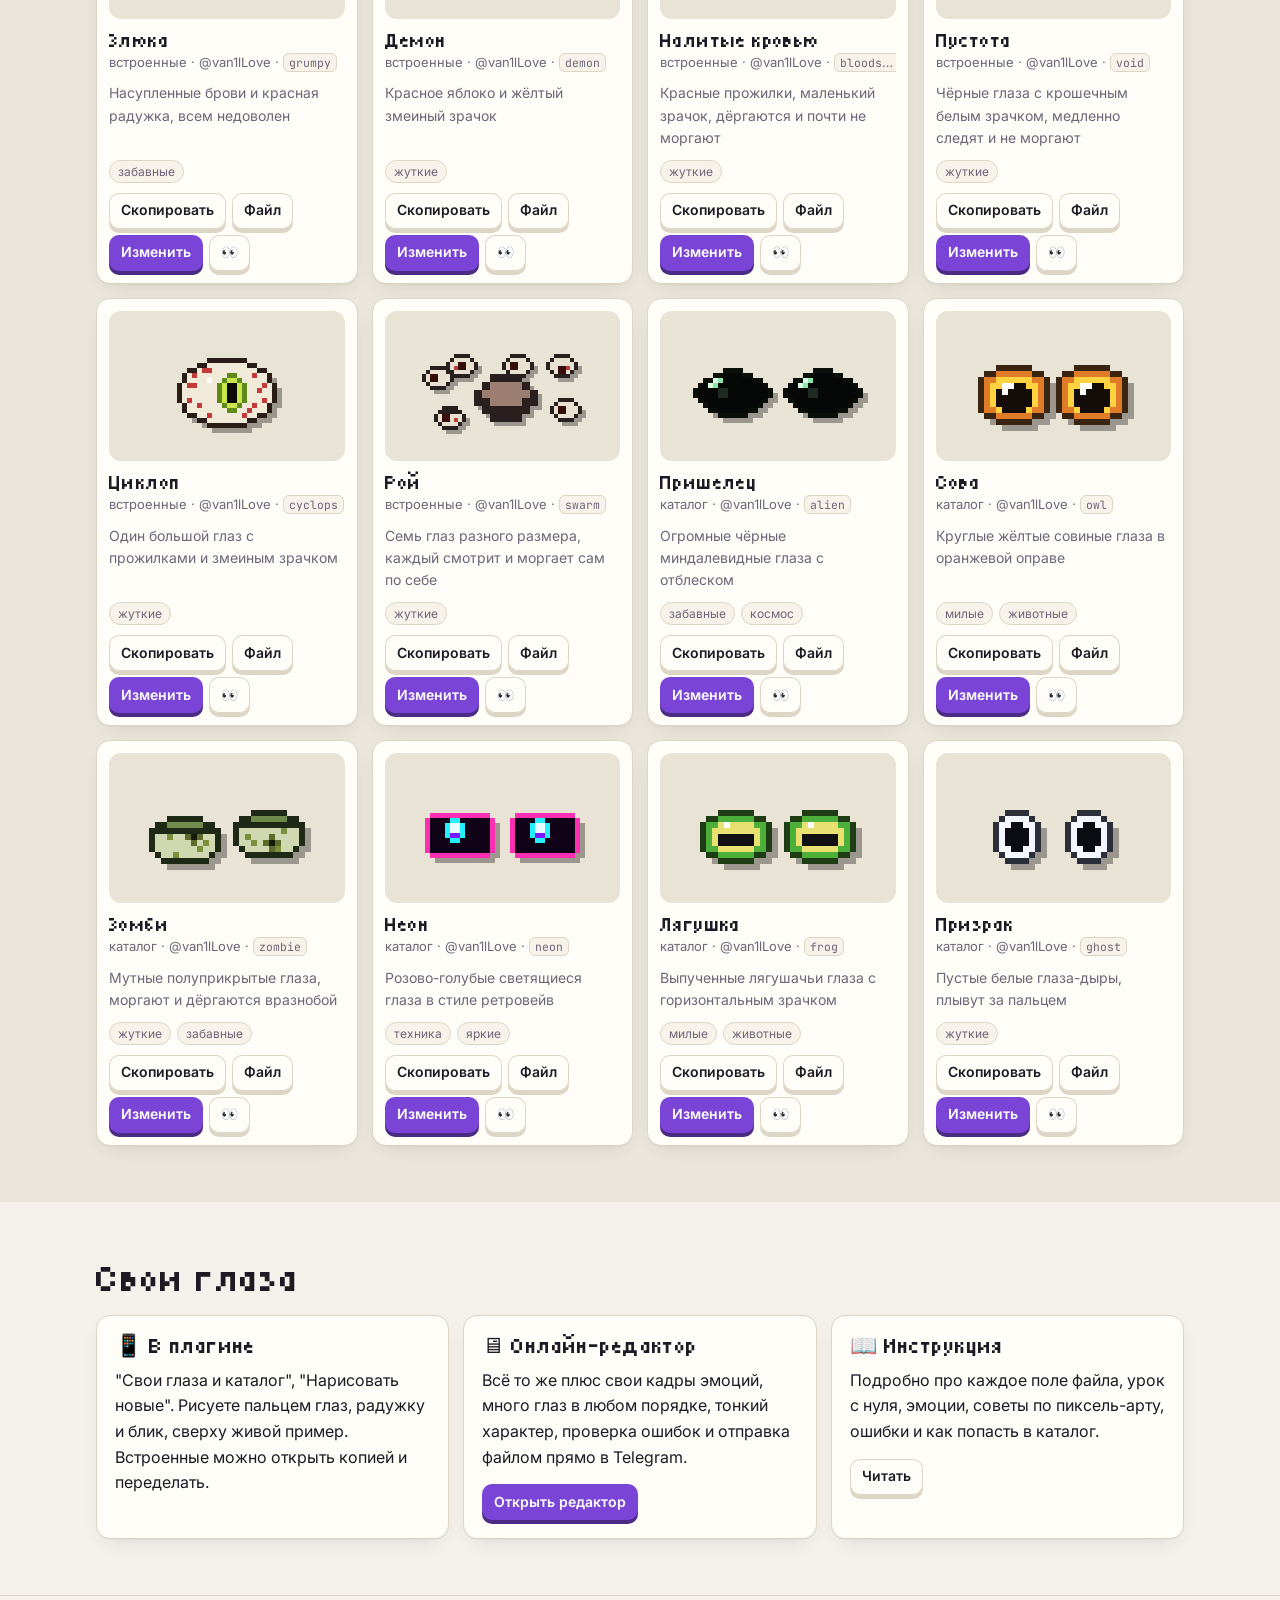
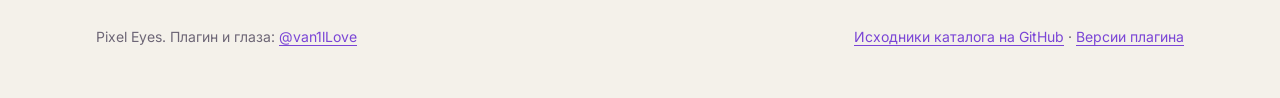
==== commit c60d40f9: "Pixel Eyes 1.1: глаза понимают текст и смотрят на "печатает..." в списке чатов Плагин: гадости в ваш" ====
--- a/index.html
+++ b/index.html
@@ -7,7 +7,7 @@
 <meta name="description" content="Плагин для exteraGram и AyuGram: пиксельные глаза поверх Telegram, которые следят за пальцем, засыпают, злятся и влюбляются. Свои глаза рисуются в редакторе.">
 <meta property="og:title" content="Pixel Eyes: глаза поверх Telegram">
 <meta property="og:description" content="Плагин для exteraGram и AyuGram. 14 наборов глаз, каталог, редактор своих.">
-<meta property="og:image" content="https://vladislavpolunin92-ux.github.io/pixel-eyes/previews/builtin.png">
+<meta property="og:image" content="https://van1llove.github.io/pixel-eyes/previews/builtin.png">
 <meta name="theme-color" content="#121019">
 <link rel="icon" href="data:image/svg+xml,%3Csvg xmlns='http://www.w3.org/2000/svg' viewBox='0 0 8 8' shape-rendering='crispEdges'%3E%3Cpath fill='%231b1b22' d='M2 0h4v1H2zM1 1h1v1H1zM6 1h1v1H6zM0 2h1v4H0zM7 2h1v4H7zM1 6h1v1H1zM6 6h1v1H6zM2 7h4v1H2z'/%3E%3Cpath fill='%23fff' d='M2 1h4v1H2zM1 2h6v4H1zM2 6h4v1H2z'/%3E%3Cpath fill='%2315151c' d='M3 3h2v2H3z'/%3E%3C/svg%3E">
 <script>try{var t=localStorage.getItem('pe-theme');if(t)document.documentElement.setAttribute('data-theme',t)}catch(e){}</script>
@@ -29,7 +29,7 @@
       <a href="#eyes">Глаза</a>
       <a href="guide.html">Инструкция</a>
       <a href="editor.html">Редактор</a>
-      <a href="https://github.com/vladislavpolunin92-ux/pixel-eyes">GitHub</a>
+      <a href="https://github.com/van1lLove/pixel-eyes">GitHub</a>
       <button class="icon-btn" id="float-btn" type="button" title="Глаза поверх страницы, как в плагине">👀</button>
       <button class="icon-btn" id="theme-btn" type="button" title="Тема">🌗</button>
     </nav>
@@ -44,14 +44,14 @@
       </div>
       <div class="chips" id="hero-skins"></div>
       <h1>Глаза, которые следят за&nbsp;вами в&nbsp;Telegram</h1>
-      <p class="lead">Плагин для exteraGram и AyuGram. Пиксельные глаза живут поверх приложения: смотрят на палец и на курсор, засыпают без дела, злятся, если в них тыкать, и влюбляются от сердечек. 14 наборов внутри, ещё больше в каталоге, а свои рисуются прямо в настройках.</p>
+      <p class="lead">Плагин для exteraGram и AyuGram. Пиксельные глаза живут поверх приложения: смотрят на палец и на курсор, понимают, что вам пишут, пугаются гадостей, влюбляются от признаний, засыпают без дела и злятся, если в них тыкать. 14 наборов внутри, ещё больше в каталоге, а свои рисуются прямо в настройках.</p>
       <div class="typing-demo">
         <label class="sr-only" for="type-demo">Попробуйте напечатать</label>
-        <input id="type-demo" type="text" autocomplete="off" placeholder="Напечатайте что-нибудь и замрите">
+        <input id="type-demo" type="text" autocomplete="off" placeholder="Напечатайте и замрите. Или "люблю", "ахаха", гадость">
         <button class="btn" id="type-send" type="button" aria-label="Отправить">➤</button>
       </div>
       <div class="hero-actions">
-        <a class="btn" data-download href="https://github.com/vladislavpolunin92-ux/pixel-eyes/releases/latest/download/pixel_eyes.plugin">⬇️ Скачать плагин</a>
+        <a class="btn" data-download href="https://github.com/van1lLove/pixel-eyes/releases/latest/download/pixel_eyes.plugin">⬇️ Скачать плагин</a>
         <a class="btn alt" href="editor.html">✏️ Нарисовать свои</a>
       </div>
     </div>
@@ -62,7 +62,7 @@
       <h2>Как поставить</h2>
       <ol class="steps">
         <li class="card"><b>Скачайте файл</b>
-          <a data-download href="https://github.com/vladislavpolunin92-ux/pixel-eyes/releases/latest/download/pixel_eyes.plugin">pixel_eyes.plugin</a>, 218 КБ. Это и есть весь плагин.</li>
+          <a data-download href="https://github.com/van1lLove/pixel-eyes/releases/latest/download/pixel_eyes.plugin">pixel_eyes.plugin</a>, 218 КБ. Это и есть весь плагин.</li>
         <li class="card"><b>Отправьте его себе</b>
           В Избранное или в любой чат: "Поделиться" из загрузок браузера, либо скрепка в чате, "Файл", папка "Загрузки".</li>
         <li class="card"><b>Нажмите на файл в чате</b>
@@ -77,13 +77,16 @@
   <section id="what" style="background:var(--bg2)">
     <div class="wrap">
       <h2>Что они умеют</h2>
-      <p class="lead">Нажмите на карточку, и глаза наверху покажут, как это выглядит в Telegram. Скопируйте любой текст на странице: глаза подмигнут, как в плагине.</p>
+      <p class="lead">Нажмите на карточку, и глаза наверху покажут, как это выглядит в Telegram. Скопируйте любой текст на странице: глаза подмигнут, как в плагине. Обычный мат как междометие ("бля", "пиздец") гадостью не считается, глаза пугаются, только когда ругают кого-то.</p>
       <div class="grid3">
         <button class="card react" type="button" data-event="incoming"><span class="emo">📩</span><div><b>Новое сообщение</b><span>Оглядываются на пришедшее и удивляются</span></div></button>
         <button class="card react" type="button" data-event="send"><span class="emo">📤</span><div><b>Отправка</b><span>Радуются, глаза закрываются дугой</span></div></button>
-        <button class="card react" type="button" data-event="love"><span class="emo">❤️</span><div><b>Сердечки</b><span>Влюбляются от сердечек и "люблю": зрачки сердцем</span></div></button>
+        <button class="card react" type="button" data-event="love"><span class="emo">❤️</span><div><b>Признания</b><span>Влюбляются от сердечек и слов о любви, ваших и собеседника: зрачки сердцем</span></div></button>
+        <button class="card react" type="button" data-event="insulted"><span class="emo">😨</span><div><b>Вам пишут гадости</b><span>Смотрят на сообщение, пугаются, дрожат, потом плачут</span></div></button>
+        <button class="card react" type="button" data-event="rude"><span class="emo">🤬</span><div><b>Грубите вы</b><span>Злятся вместе с вами</span></div></button>
+        <button class="card react" type="button" data-event="laugh"><span class="emo">😂</span><div><b>Смешное</b><span>"Ахаха", "ору", 😂: глаза смеются дугой</span></div></button>
         <button class="card react" type="button" data-event="deleted"><span class="emo">🗑</span><div><b>Удалили сообщение</b><span>Грустят и плачут</span></div></button>
-        <button class="card react" type="button" data-event="peer_typing"><span class="emo">💬</span><div><b>Собеседник печатает</b><span>С интересом смотрят на шапку чата</span></div></button>
+        <button class="card react" type="button" data-event="peer_typing"><span class="emo">💬</span><div><b>Кто-то печатает</b><span>В чате смотрят на шапку, а в списке чатов прямо на строку "печатает..." у того, кто пишет</span></div></button>
         <button class="card react" type="button" data-event="emo:stare"><span class="emo">👀</span><div><b>Смотрят на вас</b><span>Перестали печатать: глаза поднимаются прямо на вас</span></div></button>
         <button class="card react" type="button" data-event="shake"><span class="emo">📳</span><div><b>Тряска телефона</b><span>Кружится голова, зрачки спиралью</span></div></button>
         <button class="card react" type="button" data-event="copy"><span class="emo">📋</span><div><b>Копирование</b><span>Подмигивают</span></div></button>
@@ -123,7 +126,7 @@
         <div class="card" style="padding:18px">
           <h3 style="margin-top:0">Реакции и сон</h3>
           <ul>
-            <li>Каждую реакцию можно выключить отдельно: палец, набор, взгляд на вас, сообщения, отправка, сердечки, "печатает", переходы, тряска, копирование, тапы</li>
+            <li>Каждую реакцию можно выключить отдельно: палец, набор, взгляд на вас, сообщения, отправка, любовь, текст сообщений, "печатает", переходы, тряска, копирование, тапы</li>
             <li><b>Засыпать без дела</b> через заданное число секунд (по умолчанию 90)</li>
             <li><b>Сонные ночью</b>: с полуночи до шести засыпают вдвое быстрее</li>
             <li><b>Устают от разряда</b>: меньше 15% без зарядки</li>
@@ -169,7 +172,7 @@
 <footer>
   <div class="wrap">
     <span>Pixel Eyes. Плагин и глаза: <a href="https://t.me/van1lLove">@van1lLove</a></span>
-    <span><a href="https://github.com/vladislavpolunin92-ux/pixel-eyes">Исходники каталога на GitHub</a> · <a href="https://github.com/vladislavpolunin92-ux/pixel-eyes/releases">Версии плагина</a></span>
+    <span><a href="https://github.com/van1lLove/pixel-eyes">Исходники каталога на GitHub</a> · <a href="https://github.com/van1lLove/pixel-eyes/releases">Версии плагина</a></span>
   </div>
 </footer>
 </body>
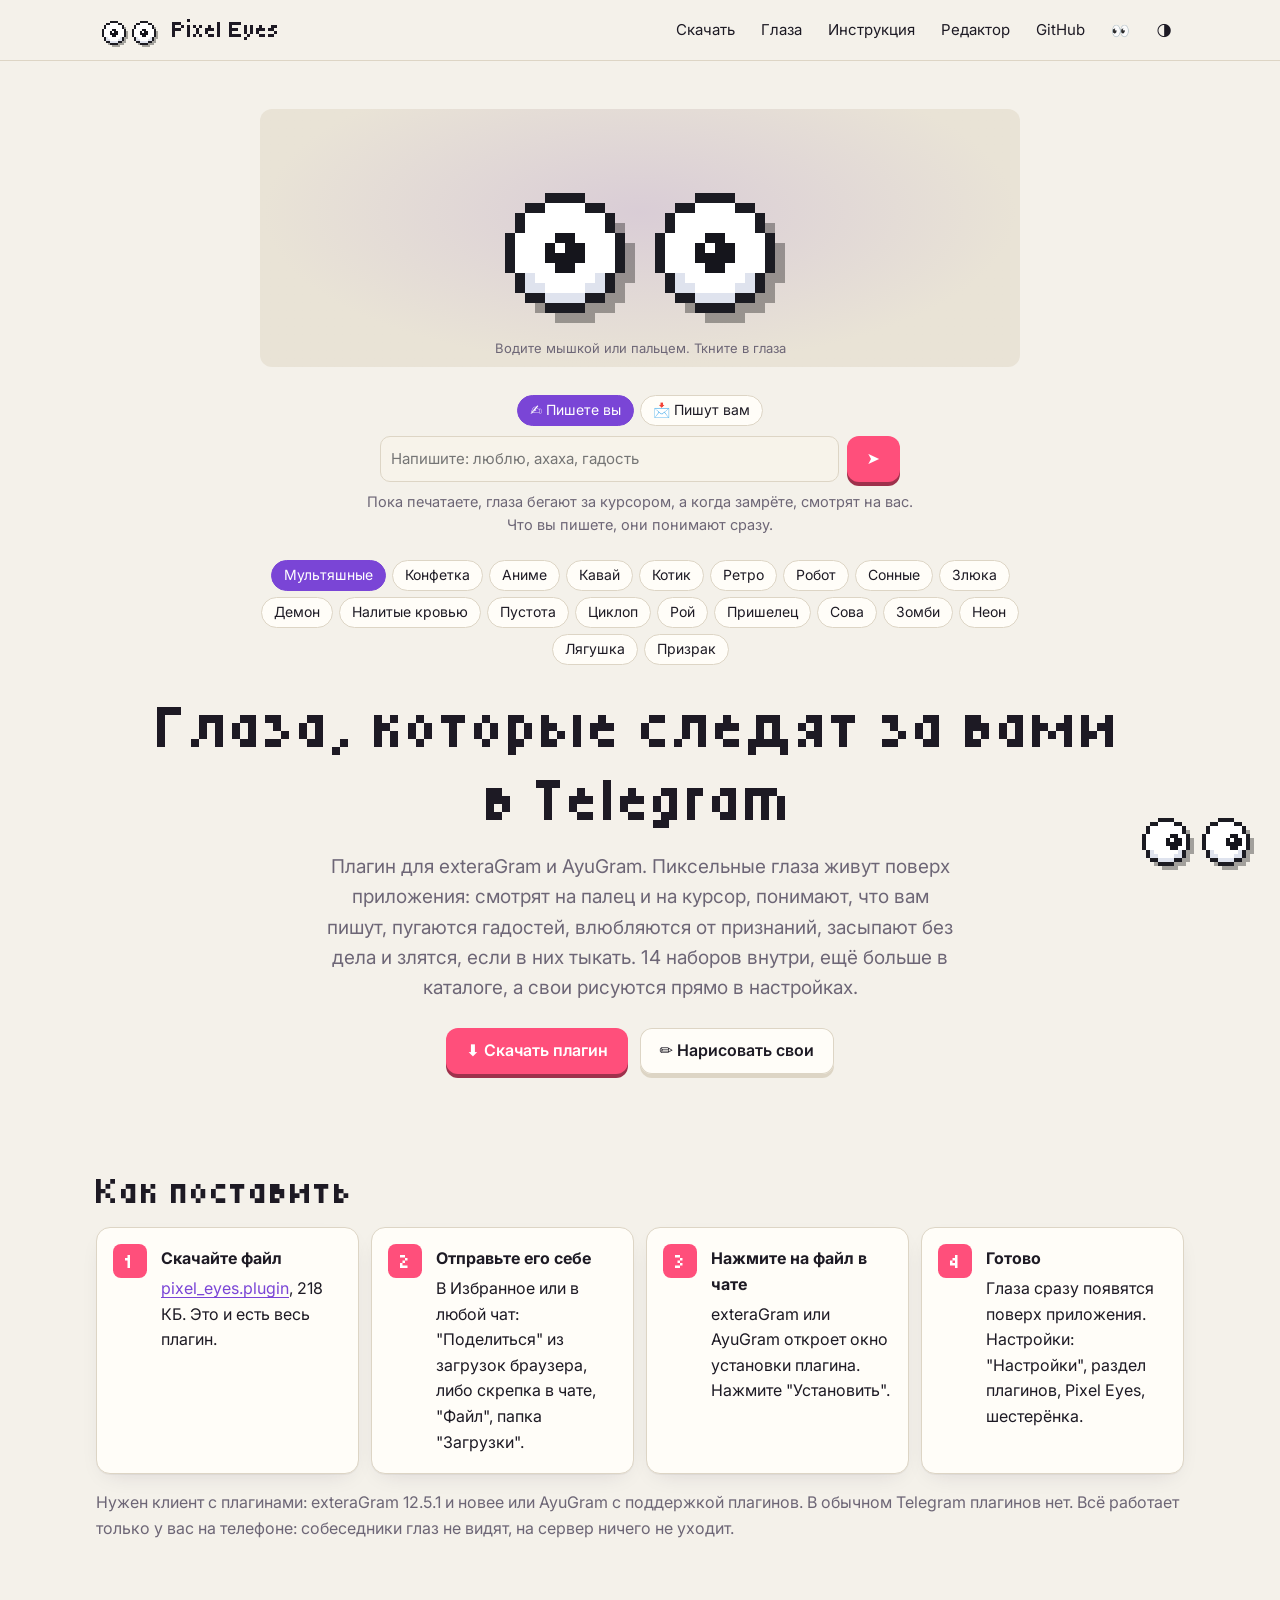
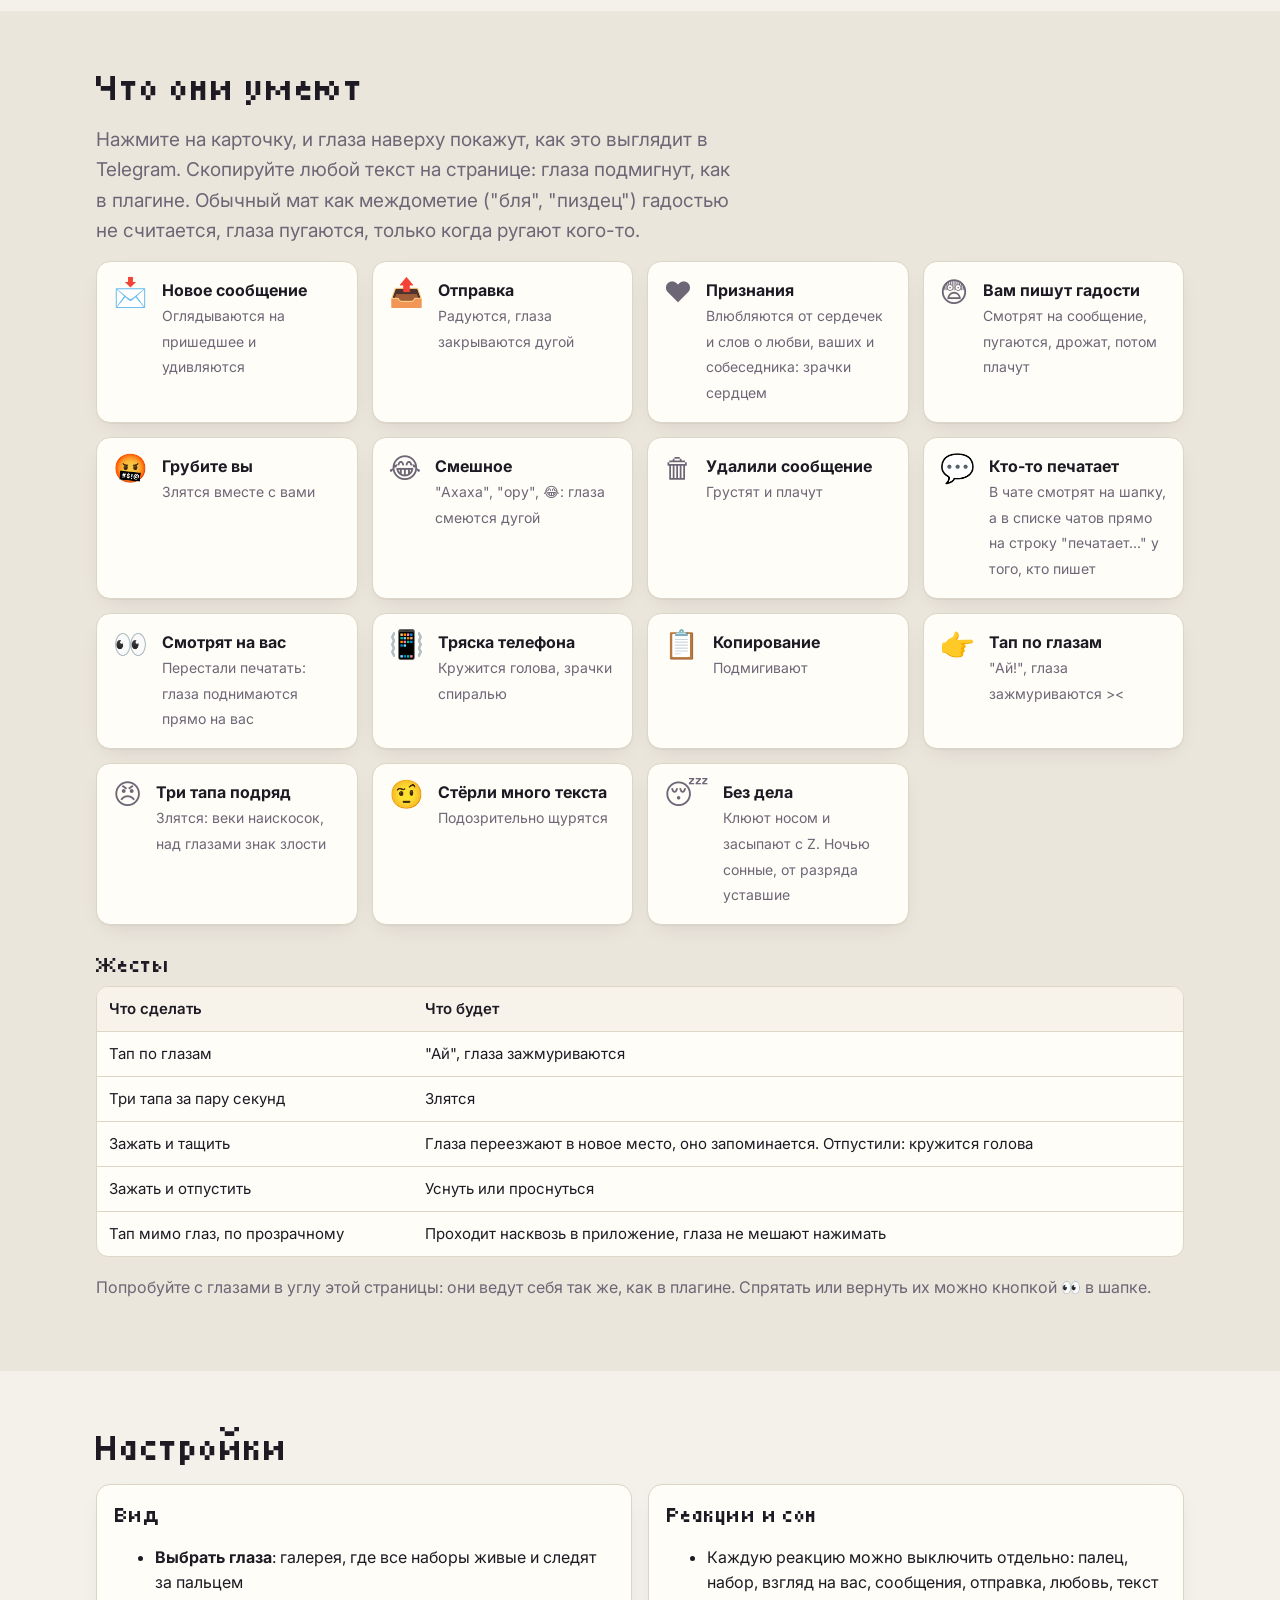
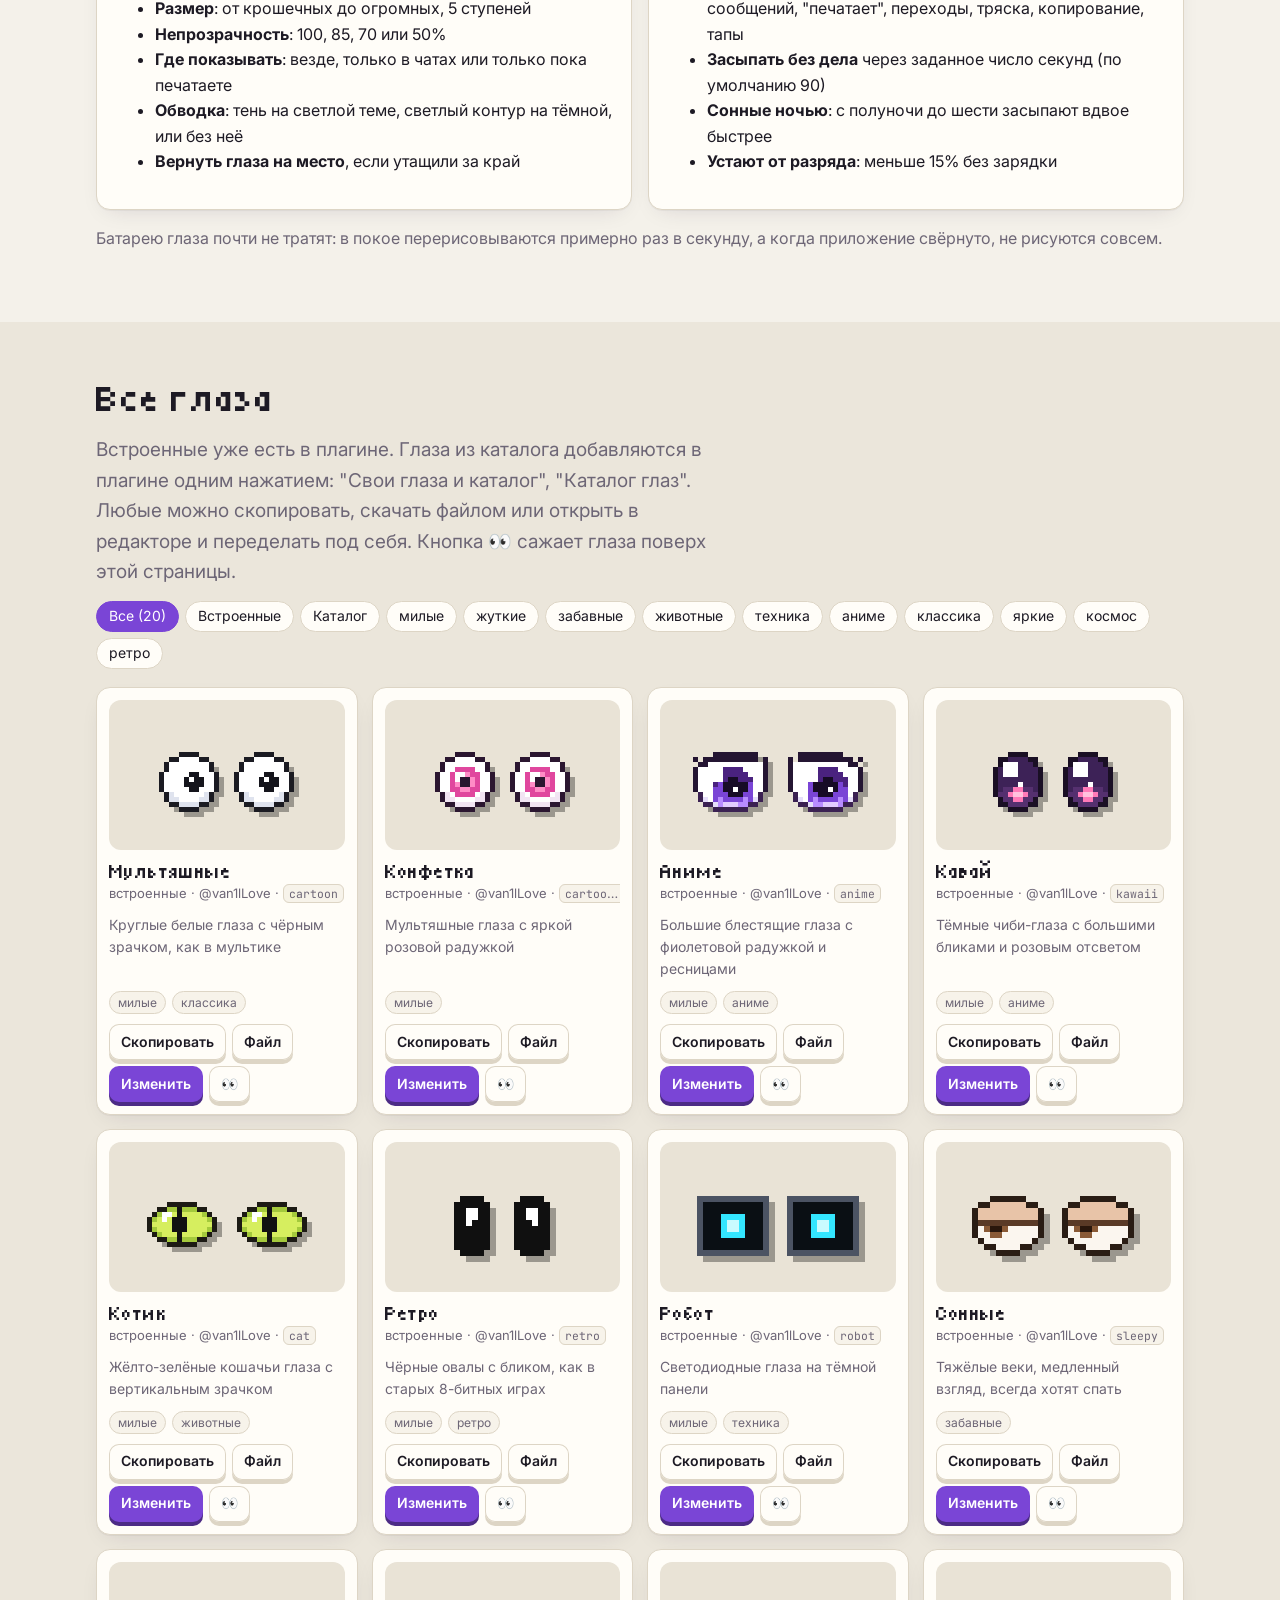
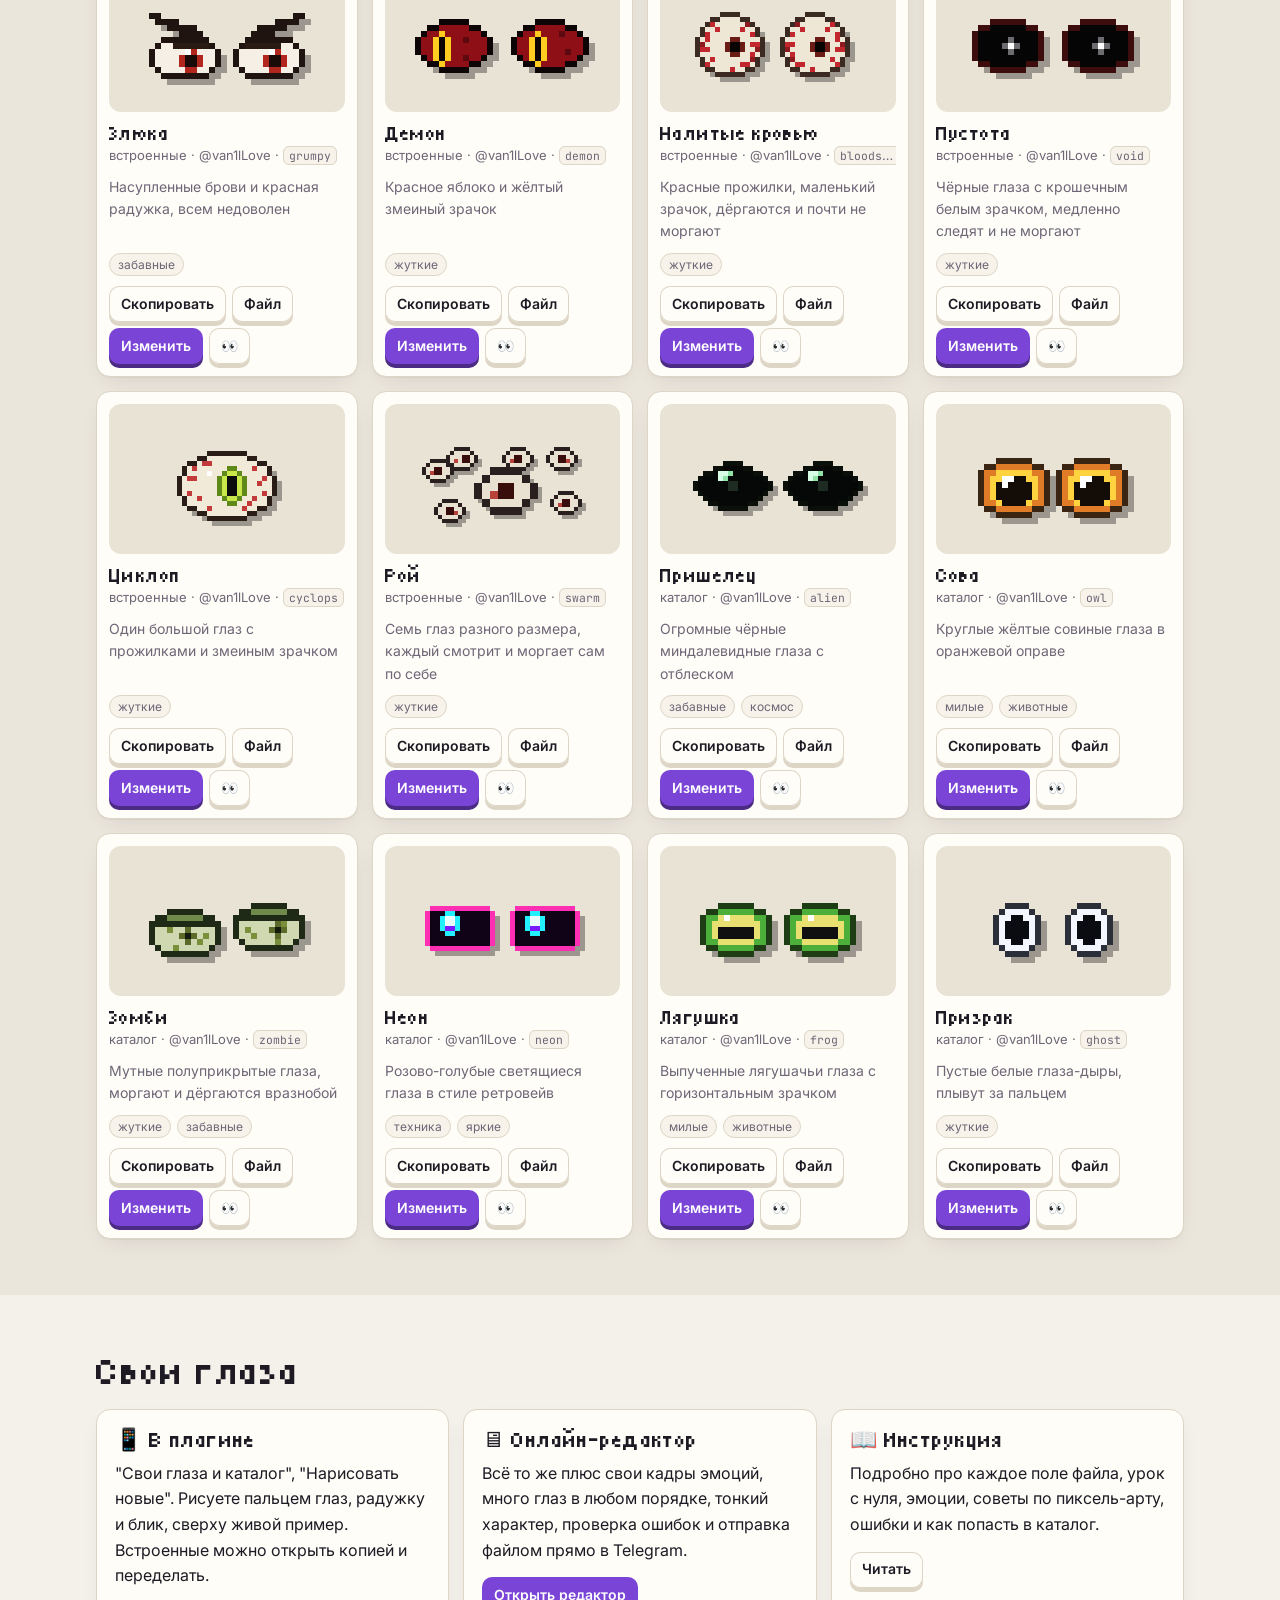
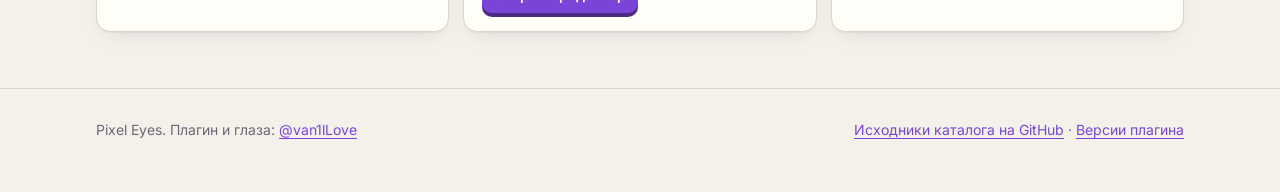
==== commit bec755a6: "Демо на главной: глаза понимают текст прямо по ходу набора Реакция появляется, пока печатаете, а не " ====
--- a/index.html
+++ b/index.html
@@ -42,14 +42,21 @@
       <div class="stage" id="hero-stage">
         <div class="stage-hint">Водите мышкой или пальцем. Ткните в глаза</div>
       </div>
+      <div class="chat-demo">
+        <div class="chips" id="type-dir">
+          <button class="chip on" type="button" data-dir="out">✍️ Пишете вы</button>
+          <button class="chip" type="button" data-dir="in">📩 Пишут вам</button>
+        </div>
+        <div class="typing-demo">
+          <label class="sr-only" for="type-demo">Сообщение</label>
+          <input id="type-demo" type="text" autocomplete="off" enterkeyhint="send" placeholder="Напишите: люблю, ахаха, гадость">
+          <button class="btn" id="type-send" type="button" aria-label="Отправить">➤</button>
+        </div>
+        <p class="type-hint" id="type-hint">Пока печатаете, глаза бегают за курсором, а когда замрёте, смотрят на вас. Что вы пишете, они понимают сразу.</p>
+      </div>
       <div class="chips" id="hero-skins"></div>
       <h1>Глаза, которые следят за&nbsp;вами в&nbsp;Telegram</h1>
       <p class="lead">Плагин для exteraGram и AyuGram. Пиксельные глаза живут поверх приложения: смотрят на палец и на курсор, понимают, что вам пишут, пугаются гадостей, влюбляются от признаний, засыпают без дела и злятся, если в них тыкать. 14 наборов внутри, ещё больше в каталоге, а свои рисуются прямо в настройках.</p>
-      <div class="typing-demo">
-        <label class="sr-only" for="type-demo">Попробуйте напечатать</label>
-        <input id="type-demo" type="text" autocomplete="off" placeholder="Напечатайте и замрите. Или "люблю", "ахаха", гадость">
-        <button class="btn" id="type-send" type="button" aria-label="Отправить">➤</button>
-      </div>
       <div class="hero-actions">
         <a class="btn" data-download href="https://github.com/van1lLove/pixel-eyes/releases/latest/download/pixel_eyes.plugin">⬇️ Скачать плагин</a>
         <a class="btn alt" href="editor.html">✏️ Нарисовать свои</a>
--- a/assets/site.css
+++ b/assets/site.css
@@ -895,11 +895,36 @@
   clip: rect(0 0 0 0);
 }
 
+.chat-demo {
+  max-width: 560px;
+  margin: 0 auto 24px;
+}
+
+.chat-demo .chips {
+  justify-content: center;
+  margin: 0 0 10px;
+}
+
+.type-hint {
+  font-size: 14.5px;
+  color: var(--muted);
+  min-height: 2.8em;
+  margin: 8px 0 0;
+}
+
+.type-hint b {
+  color: var(--text);
+}
+
 .typing-demo {
   display: flex;
   gap: 8px;
   max-width: 520px;
   margin: 0 auto 26px;
+}
+
+.chat-demo .typing-demo {
+  margin: 0 auto;
 }
 
 .typing-demo input {
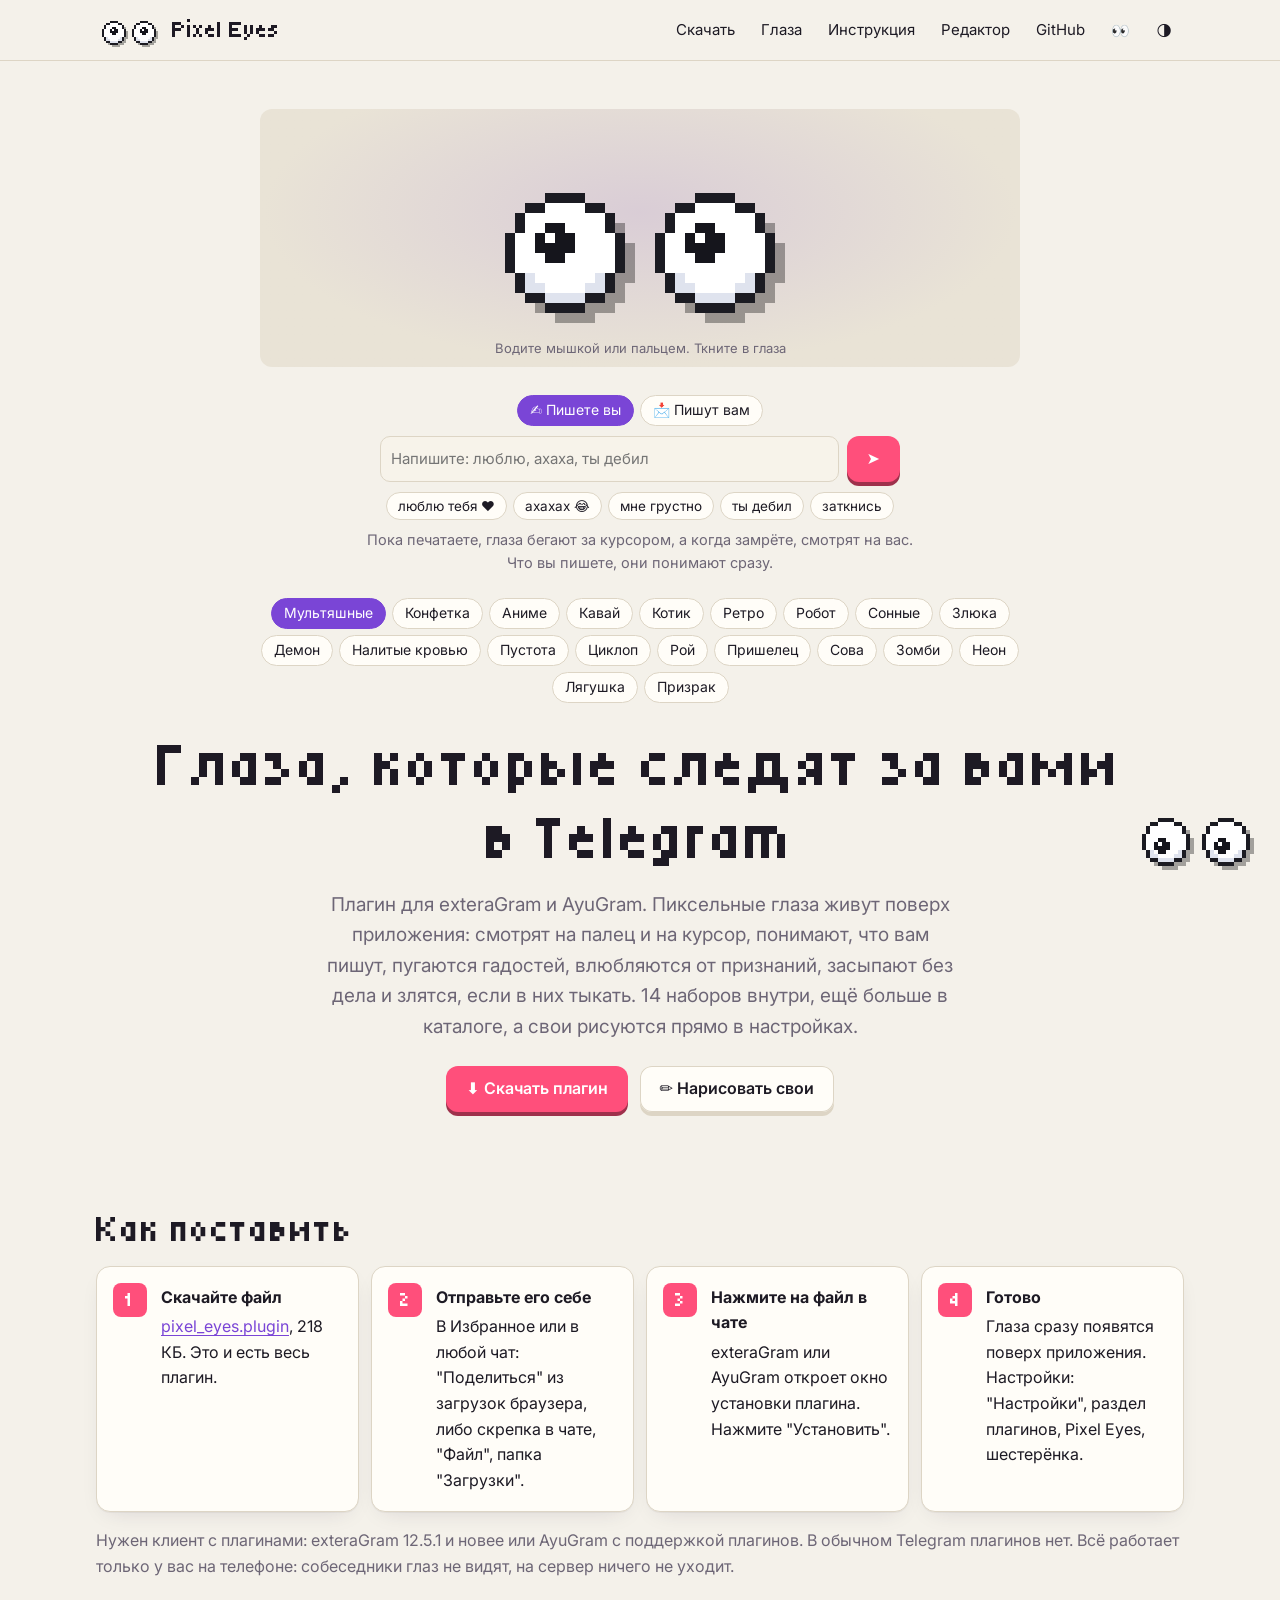
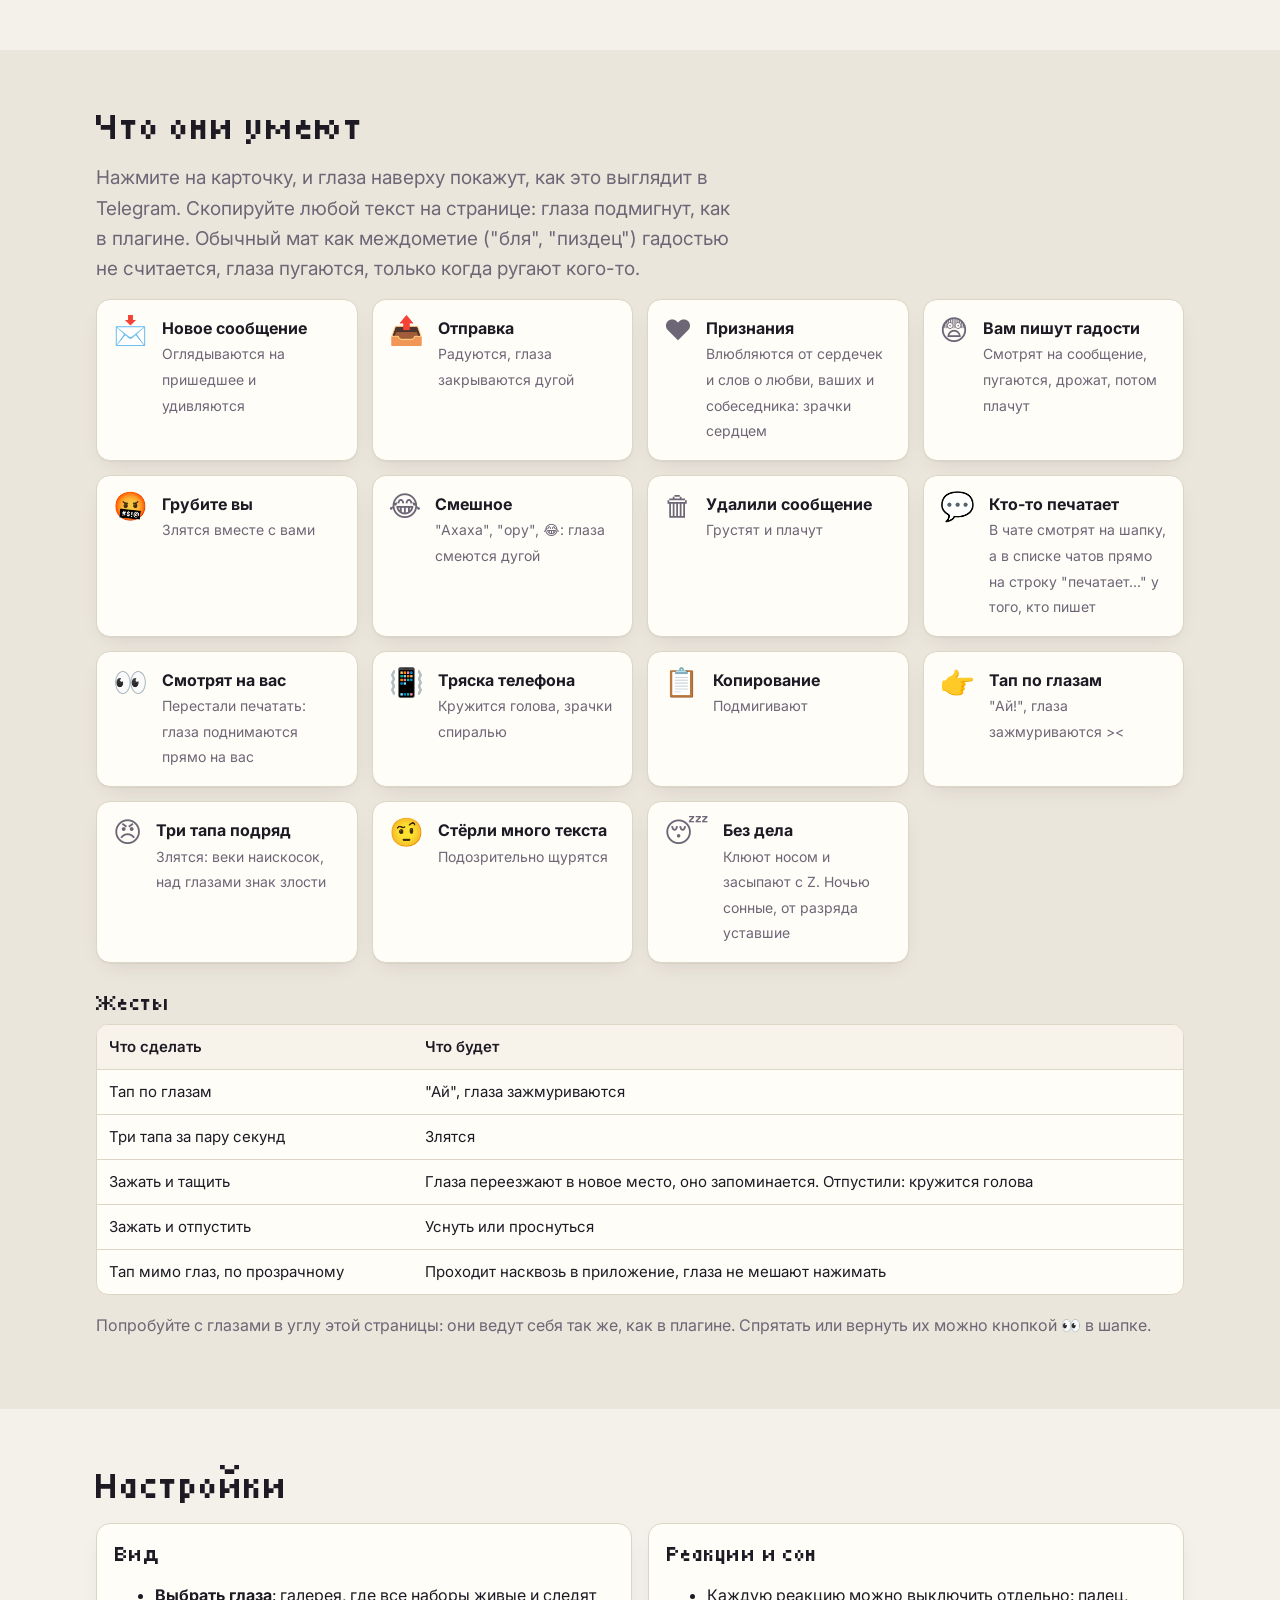
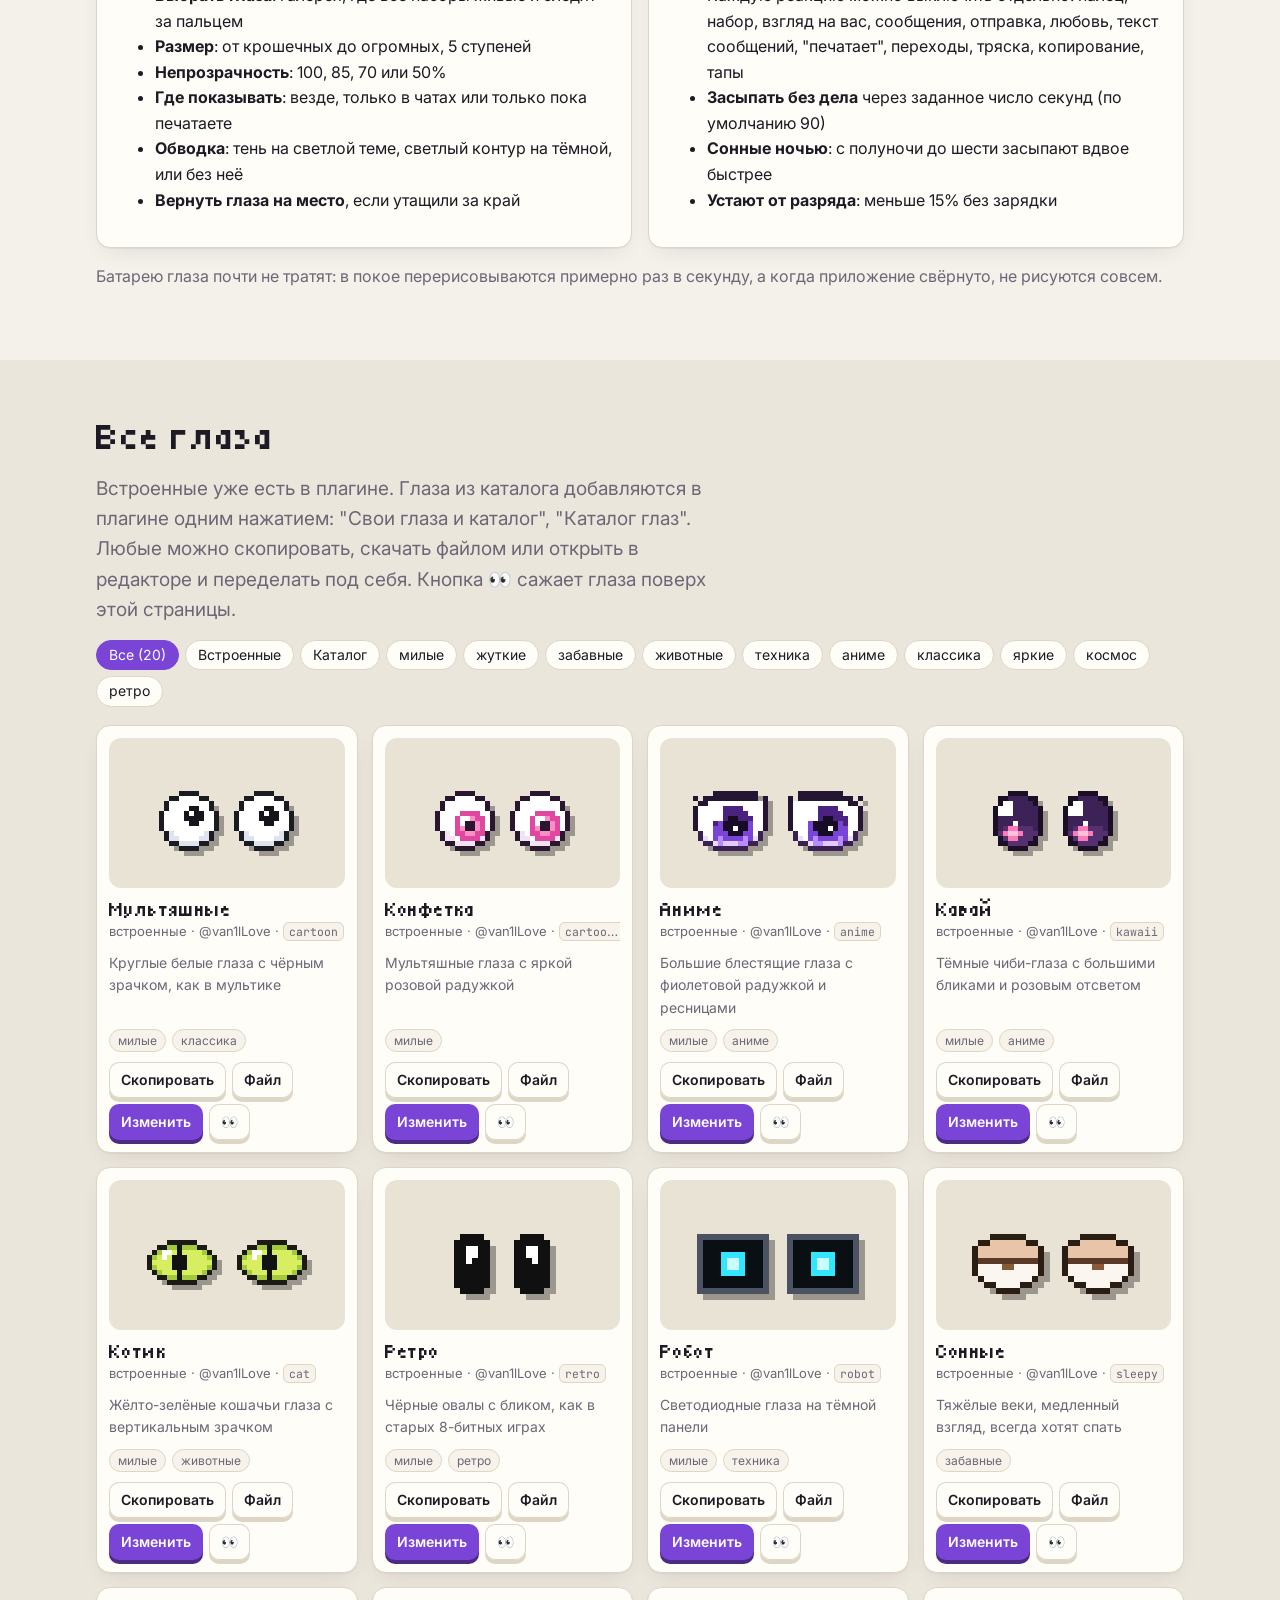
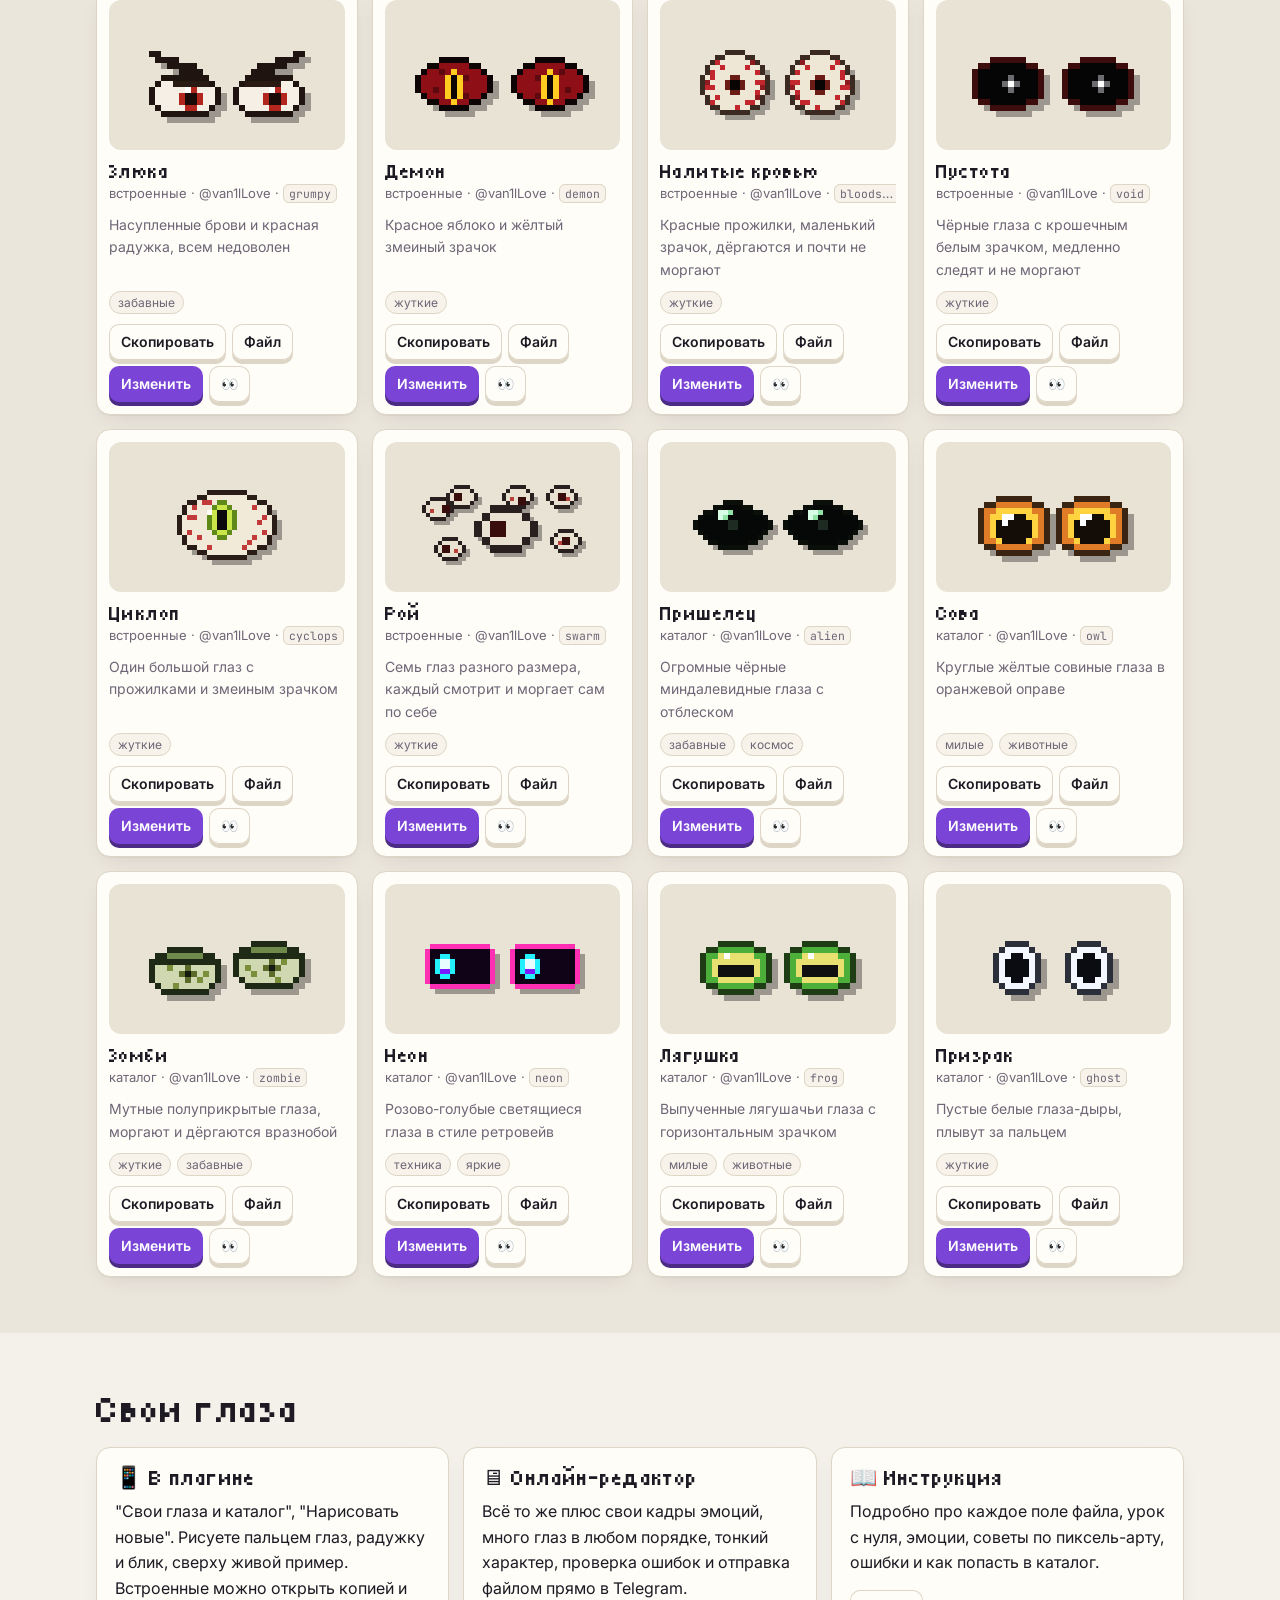
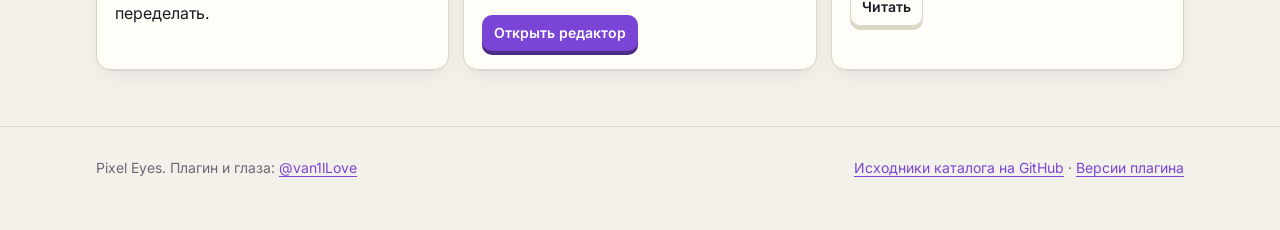
==== commit 19b2f575: "Демо: понятная подсказка и готовые фразы В подсказке было слово "гадость", его и вводили, а это не о" ====
--- a/index.html
+++ b/index.html
@@ -49,8 +49,15 @@
         </div>
         <div class="typing-demo">
           <label class="sr-only" for="type-demo">Сообщение</label>
-          <input id="type-demo" type="text" autocomplete="off" enterkeyhint="send" placeholder="Напишите: люблю, ахаха, гадость">
+          <input id="type-demo" type="text" autocomplete="off" enterkeyhint="send" placeholder="Напишите: люблю, ахаха, ты дебил">
           <button class="btn" id="type-send" type="button" aria-label="Отправить">➤</button>
+        </div>
+        <div class="chips say" id="type-say">
+          <button class="chip" type="button" data-say="люблю тебя ❤️">люблю тебя ❤️</button>
+          <button class="chip" type="button" data-say="ахахах 😂">ахахах 😂</button>
+          <button class="chip" type="button" data-say="мне грустно">мне грустно</button>
+          <button class="chip" type="button" data-say="ты дебил">ты дебил</button>
+          <button class="chip" type="button" data-say="заткнись">заткнись</button>
         </div>
         <p class="type-hint" id="type-hint">Пока печатаете, глаза бегают за курсором, а когда замрёте, смотрят на вас. Что вы пишете, они понимают сразу.</p>
       </div>
--- a/assets/site.css
+++ b/assets/site.css
@@ -905,6 +905,15 @@
   margin: 0 0 10px;
 }
 
+.chat-demo .chips.say {
+  margin: 10px 0 0;
+}
+
+.chat-demo .say .chip {
+  font-size: 13.5px;
+  padding: 5px 11px;
+}
+
 .type-hint {
   font-size: 14.5px;
   color: var(--muted);
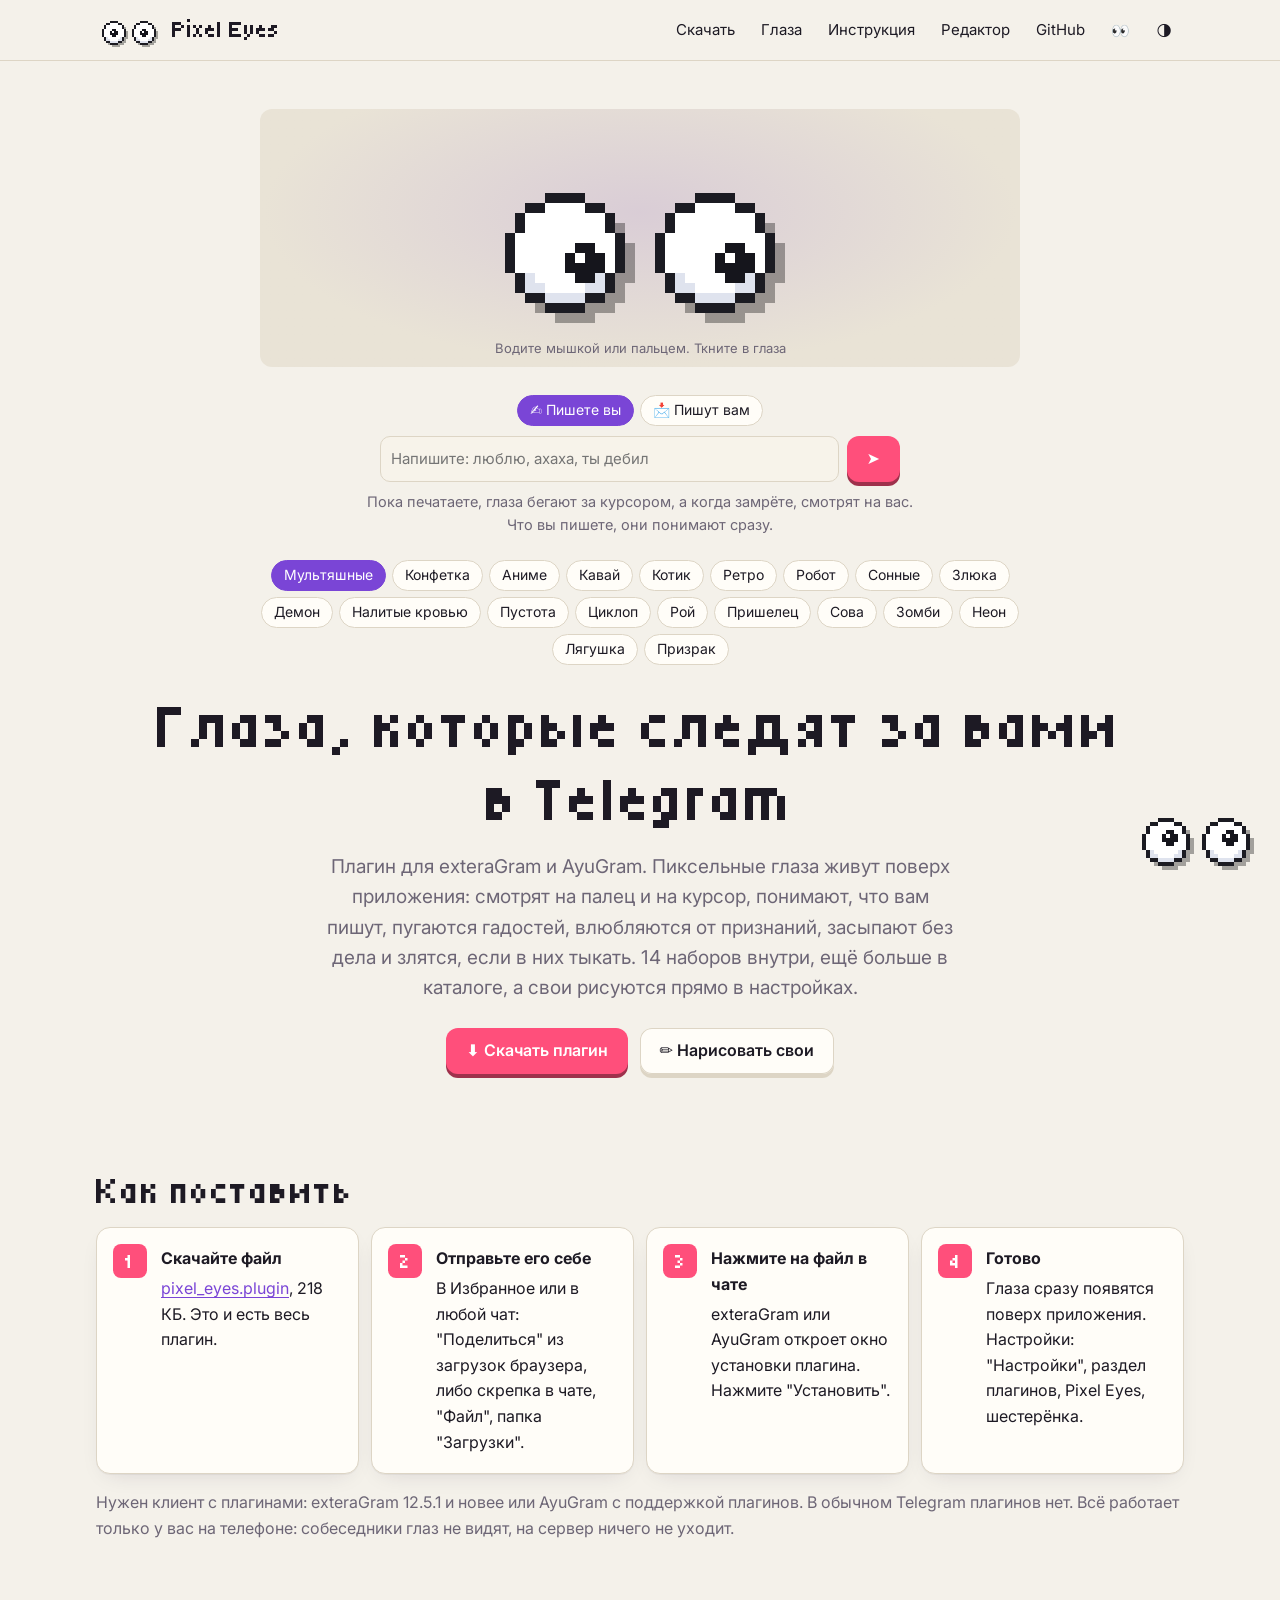
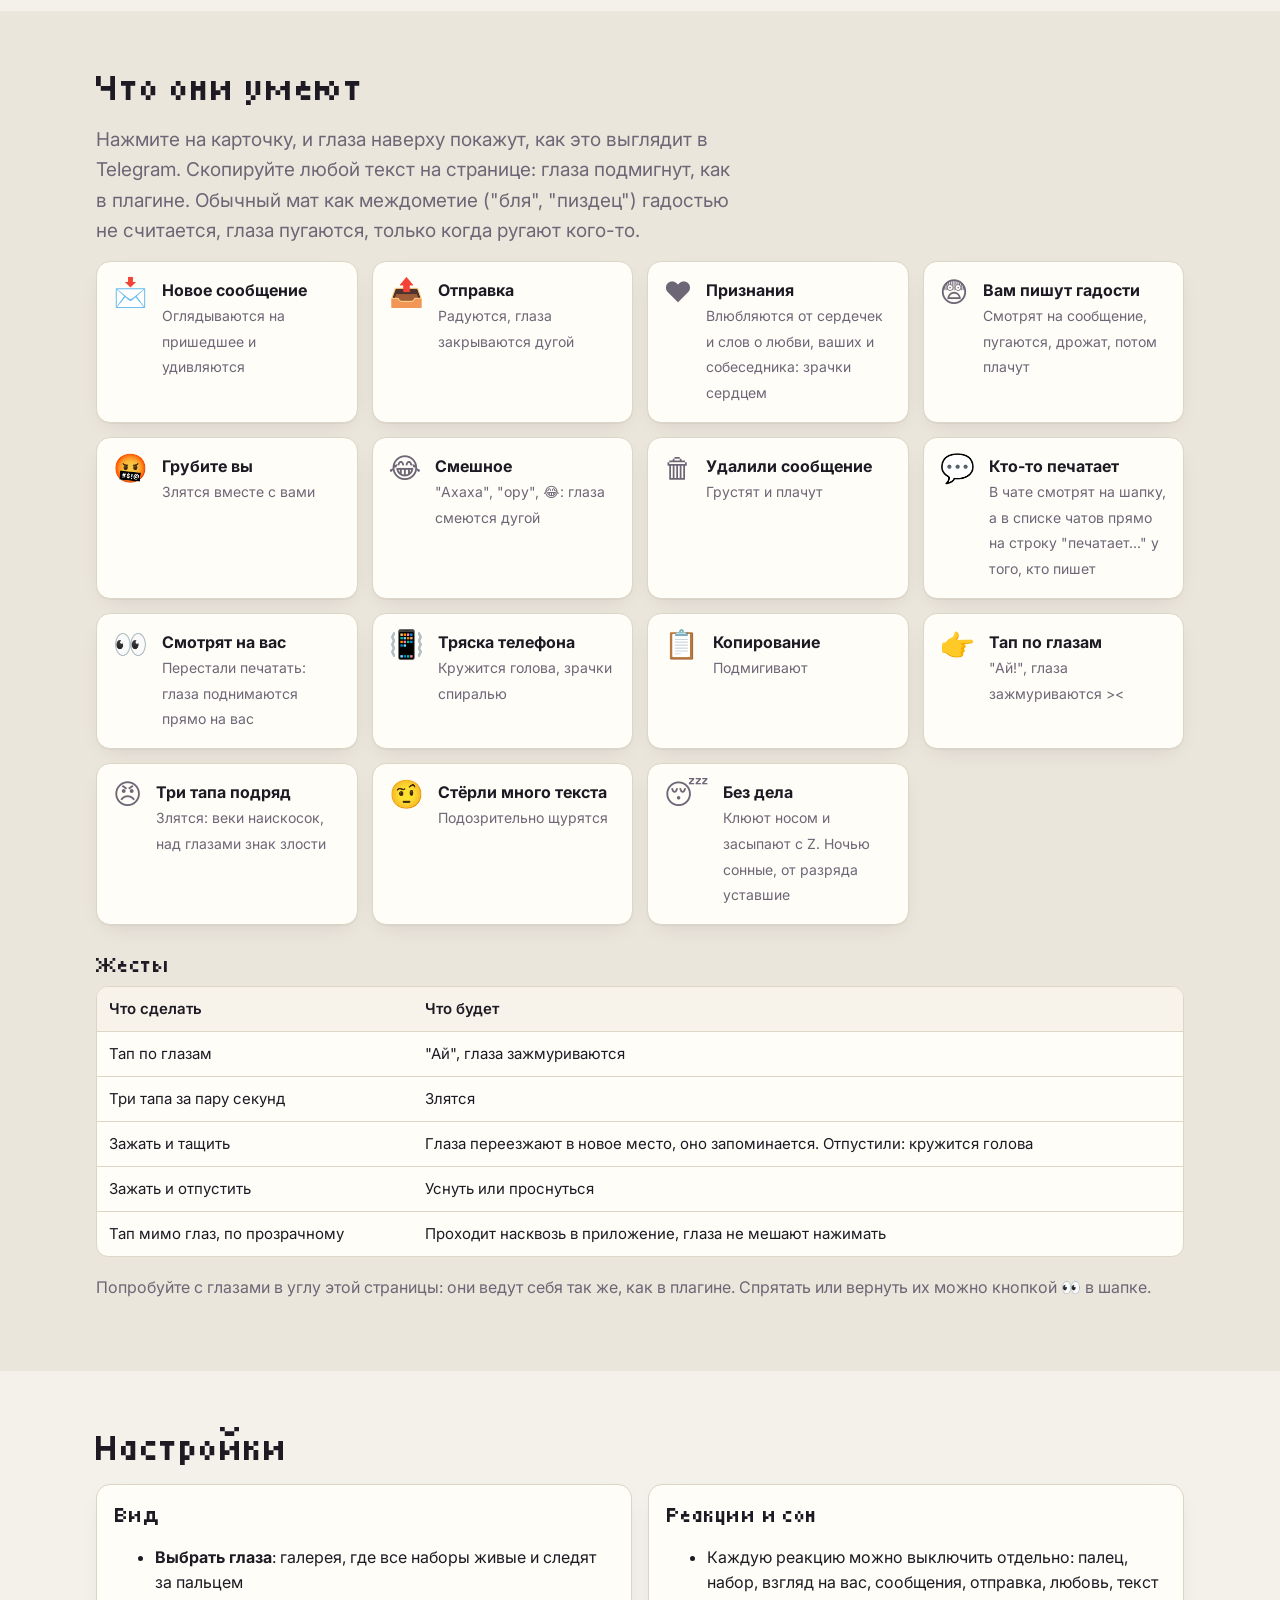
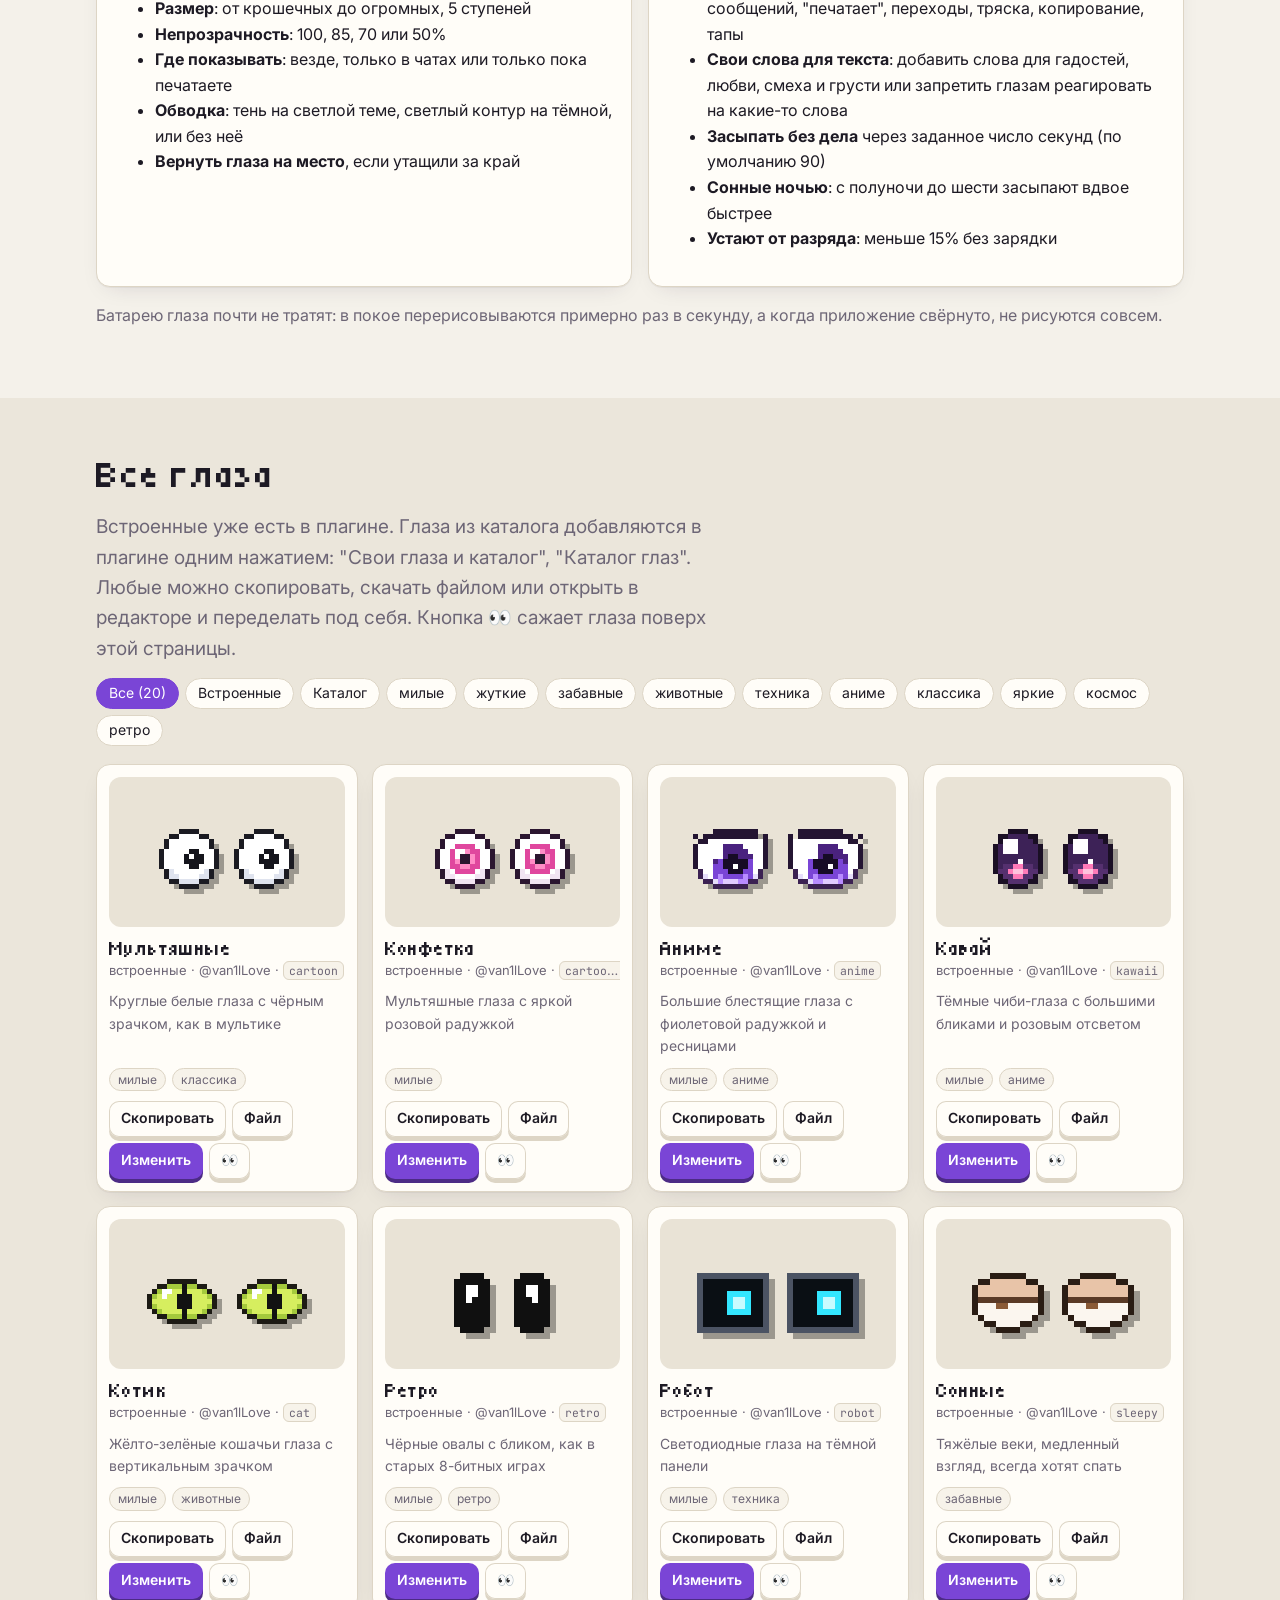
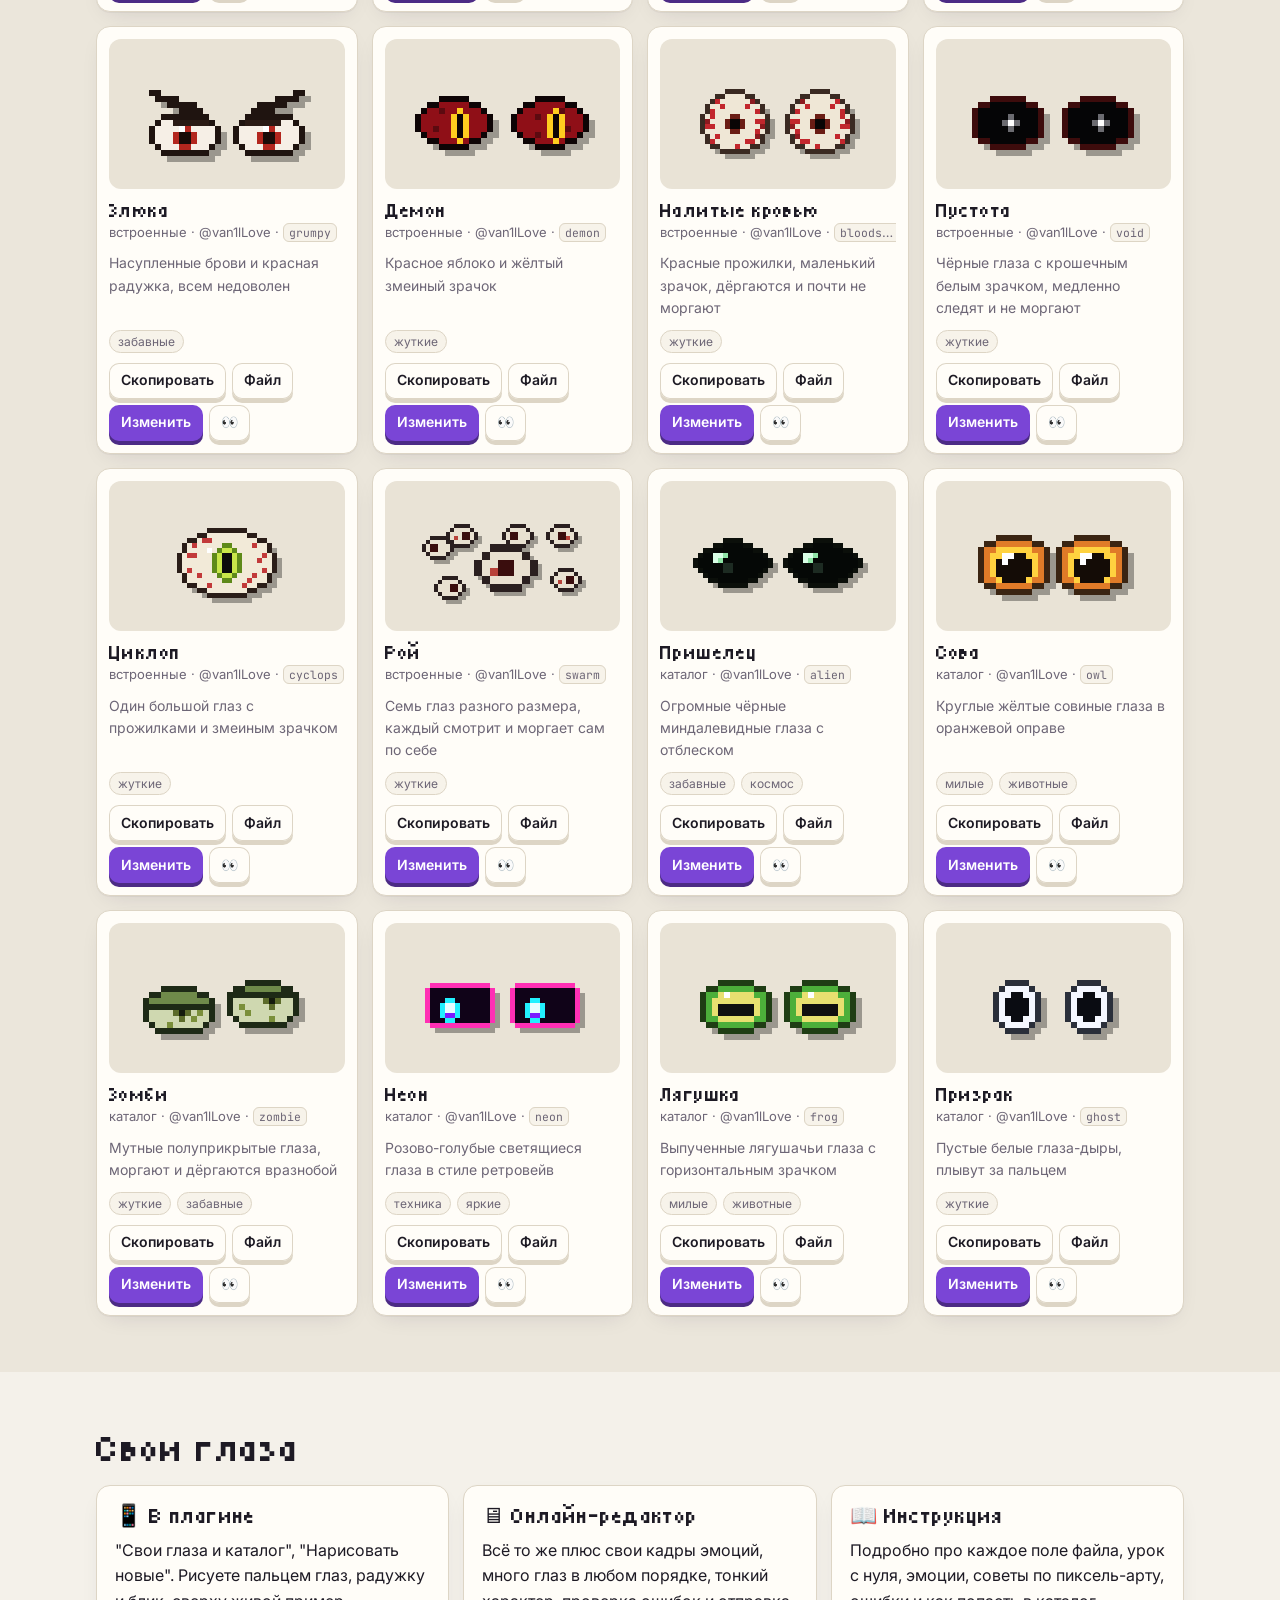
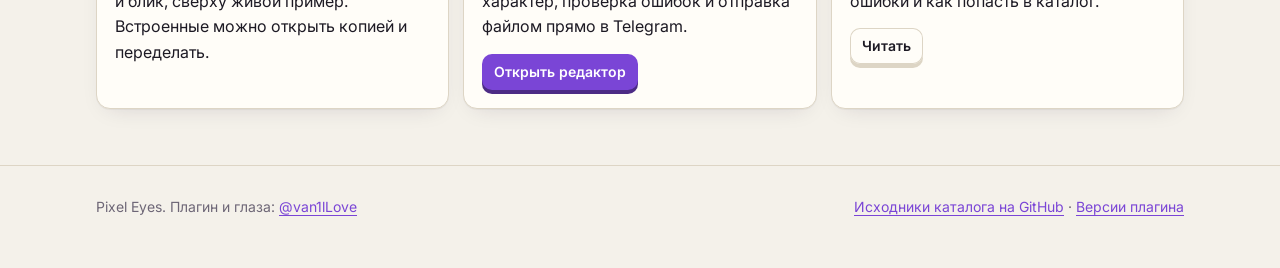
==== commit c2a46665: "Pixel Eyes 1.2: свои слова для реакций на текст В настройках плагина "Свои слова для текста": слова " ====
--- a/index.html
+++ b/index.html
@@ -14,9 +14,9 @@
 <link rel="preconnect" href="https://fonts.googleapis.com">
 <link rel="preconnect" href="https://fonts.gstatic.com" crossorigin>
 <link href="https://fonts.googleapis.com/css2?family=Inter:wght@400;600;700&family=JetBrains+Mono:wght@400;600&family=Tiny5&display=swap" rel="stylesheet">
-<link rel="stylesheet" href="assets/site.css">
-<script src="assets/eyes.js" defer></script>
-<script src="assets/site.js" defer></script>
+<link rel="stylesheet" href="assets/site.css?v=12">
+<script src="assets/eyes.js?v=12" defer></script>
+<script src="assets/site.js?v=12" defer></script>
 </head>
 <body data-page="home">
 
@@ -51,13 +51,6 @@
           <label class="sr-only" for="type-demo">Сообщение</label>
           <input id="type-demo" type="text" autocomplete="off" enterkeyhint="send" placeholder="Напишите: люблю, ахаха, ты дебил">
           <button class="btn" id="type-send" type="button" aria-label="Отправить">➤</button>
-        </div>
-        <div class="chips say" id="type-say">
-          <button class="chip" type="button" data-say="люблю тебя ❤️">люблю тебя ❤️</button>
-          <button class="chip" type="button" data-say="ахахах 😂">ахахах 😂</button>
-          <button class="chip" type="button" data-say="мне грустно">мне грустно</button>
-          <button class="chip" type="button" data-say="ты дебил">ты дебил</button>
-          <button class="chip" type="button" data-say="заткнись">заткнись</button>
         </div>
         <p class="type-hint" id="type-hint">Пока печатаете, глаза бегают за курсором, а когда замрёте, смотрят на вас. Что вы пишете, они понимают сразу.</p>
       </div>
@@ -141,6 +134,7 @@
           <h3 style="margin-top:0">Реакции и сон</h3>
           <ul>
             <li>Каждую реакцию можно выключить отдельно: палец, набор, взгляд на вас, сообщения, отправка, любовь, текст сообщений, "печатает", переходы, тряска, копирование, тапы</li>
+            <li><b>Свои слова для текста</b>: добавить слова для гадостей, любви, смеха и грусти или запретить глазам реагировать на какие-то слова</li>
             <li><b>Засыпать без дела</b> через заданное число секунд (по умолчанию 90)</li>
             <li><b>Сонные ночью</b>: с полуночи до шести засыпают вдвое быстрее</li>
             <li><b>Устают от разряда</b>: меньше 15% без зарядки</li>
--- a/assets/site.css
+++ b/assets/site.css
@@ -905,15 +905,6 @@
   margin: 0 0 10px;
 }
 
-.chat-demo .chips.say {
-  margin: 10px 0 0;
-}
-
-.chat-demo .say .chip {
-  font-size: 13.5px;
-  padding: 5px 11px;
-}
-
 .type-hint {
   font-size: 14.5px;
   color: var(--muted);
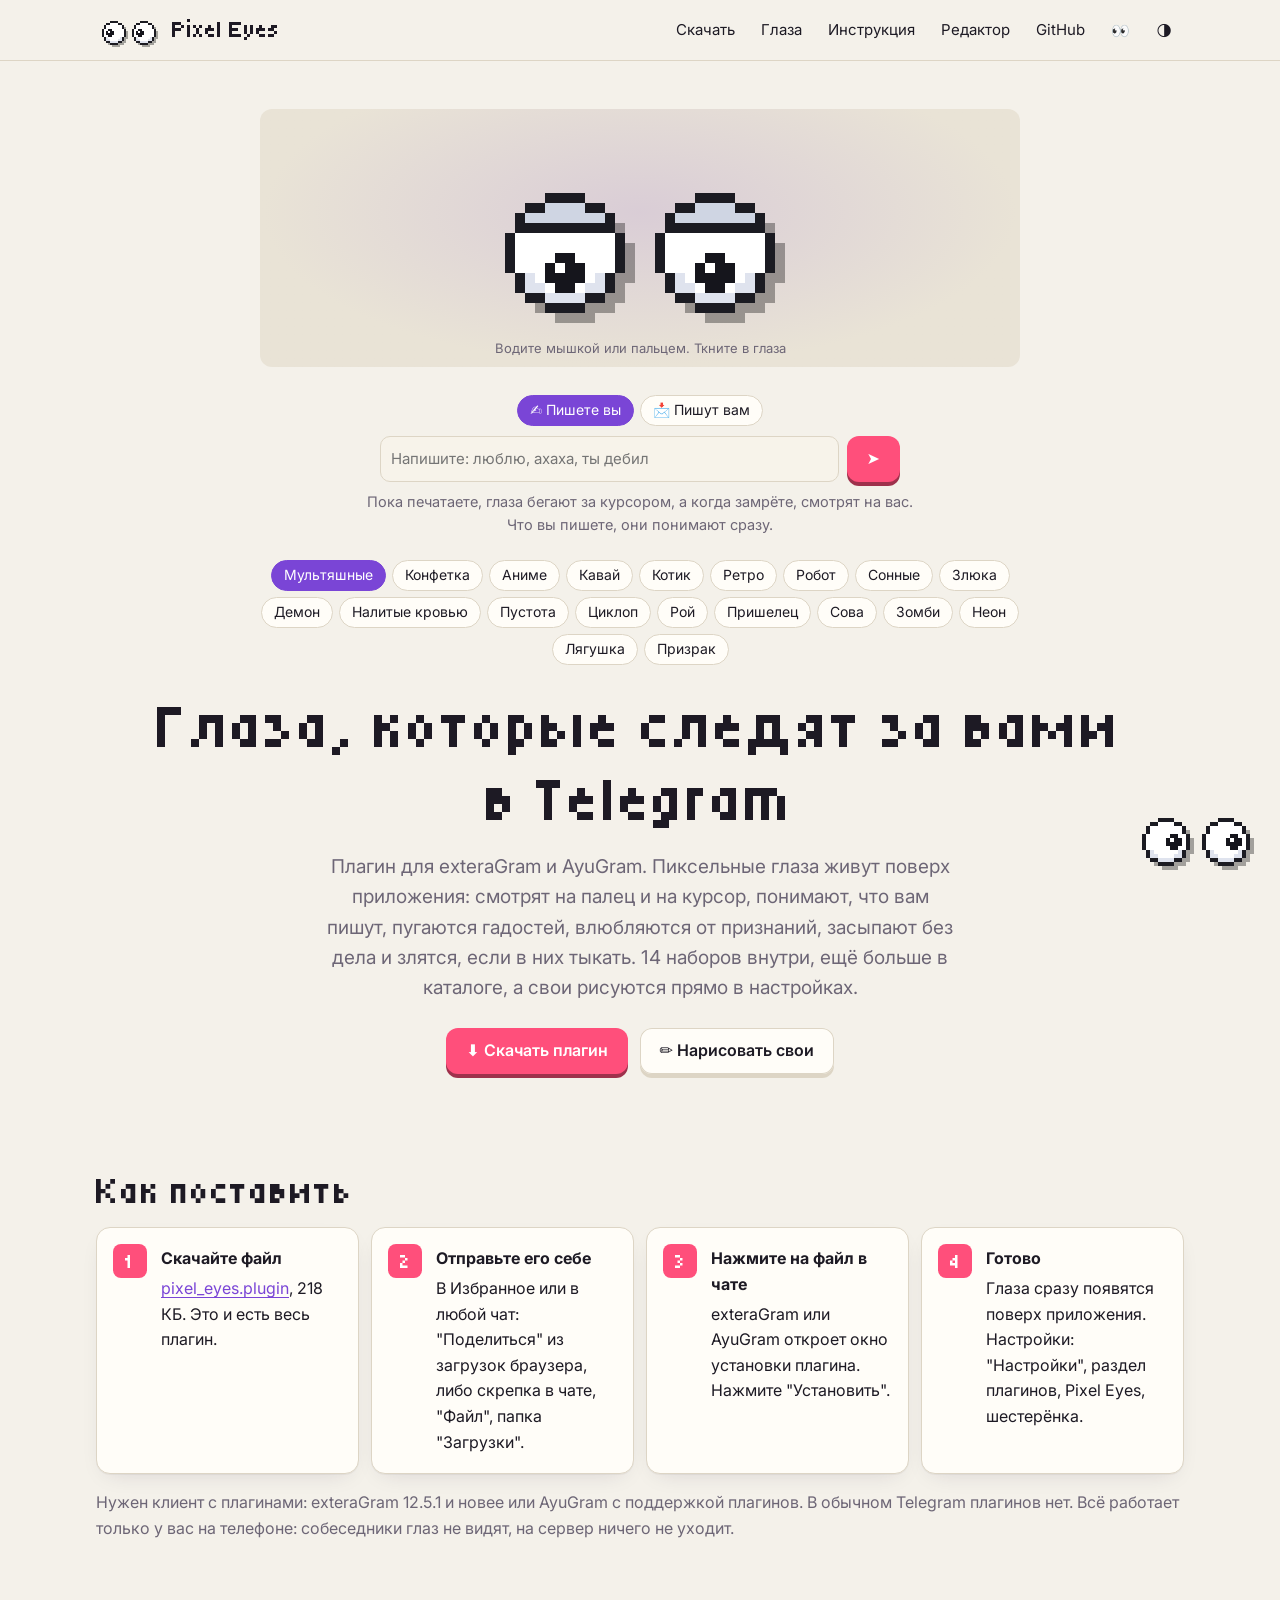
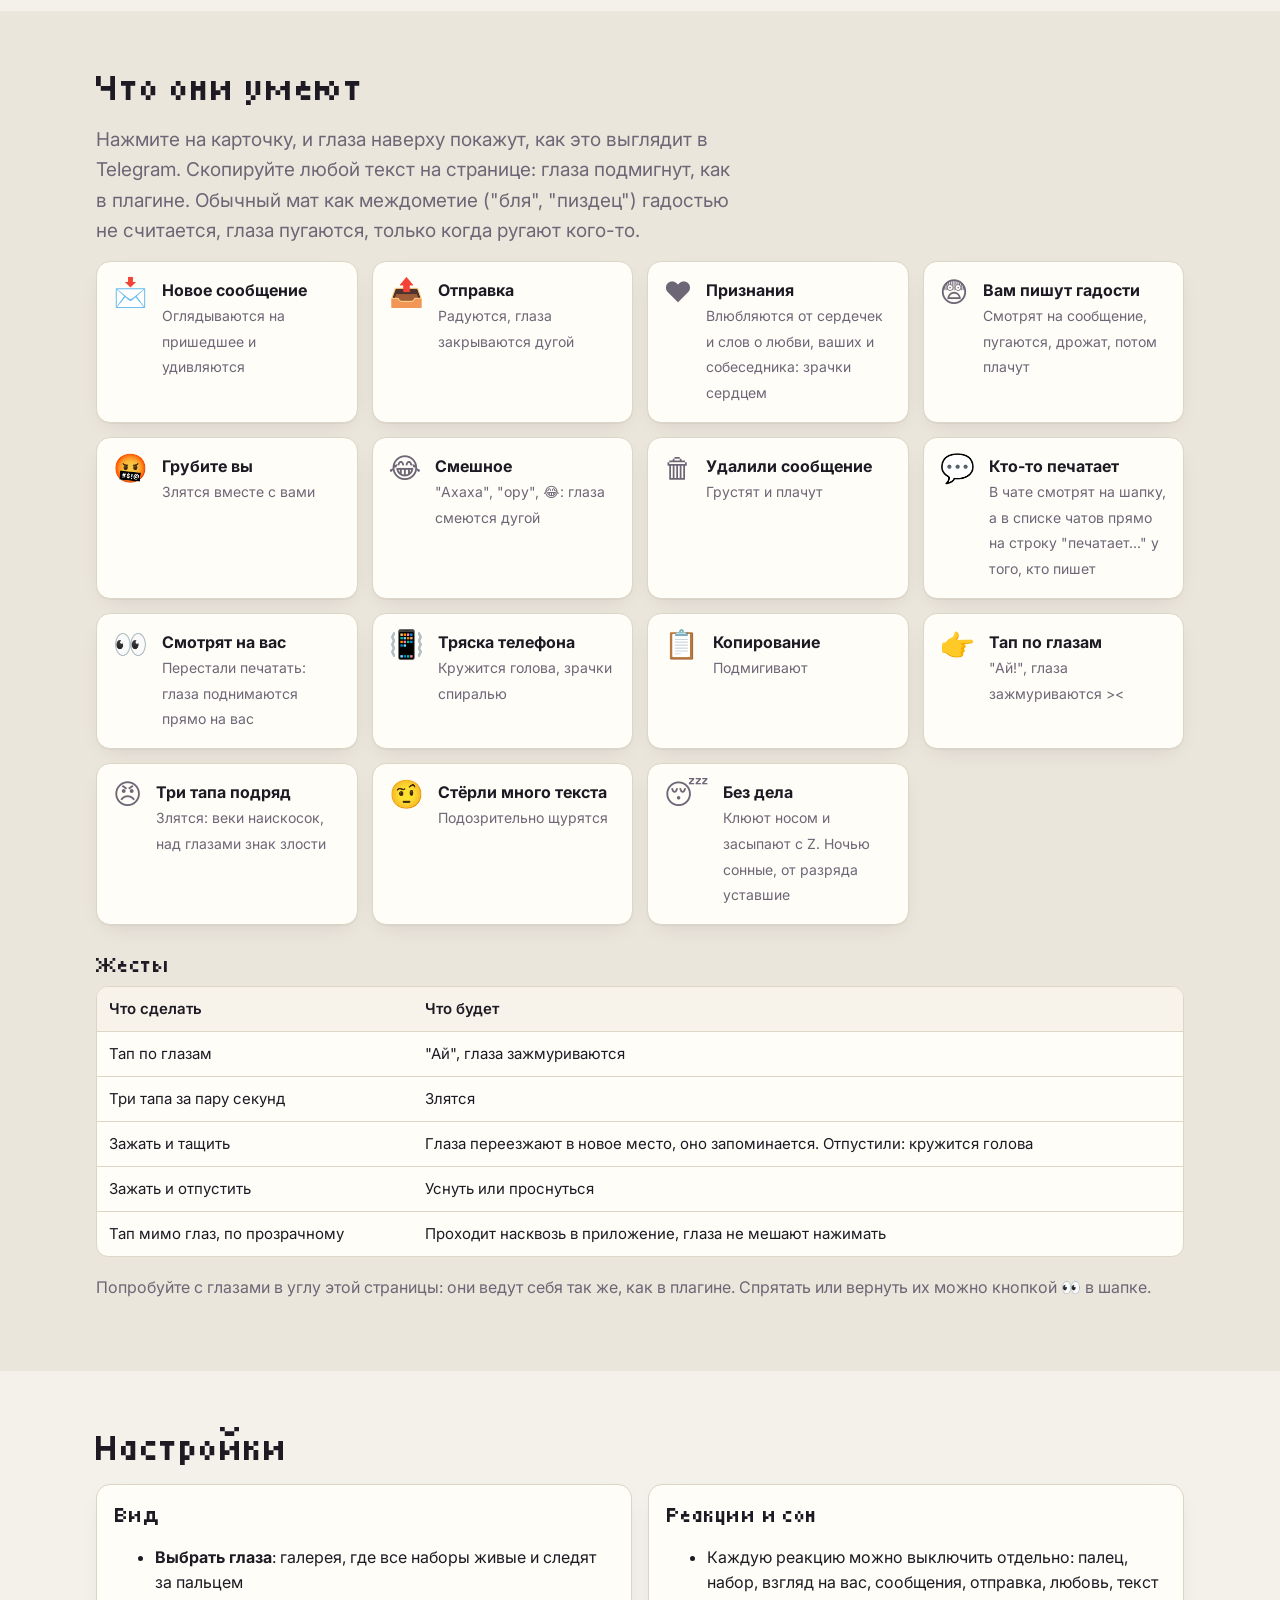
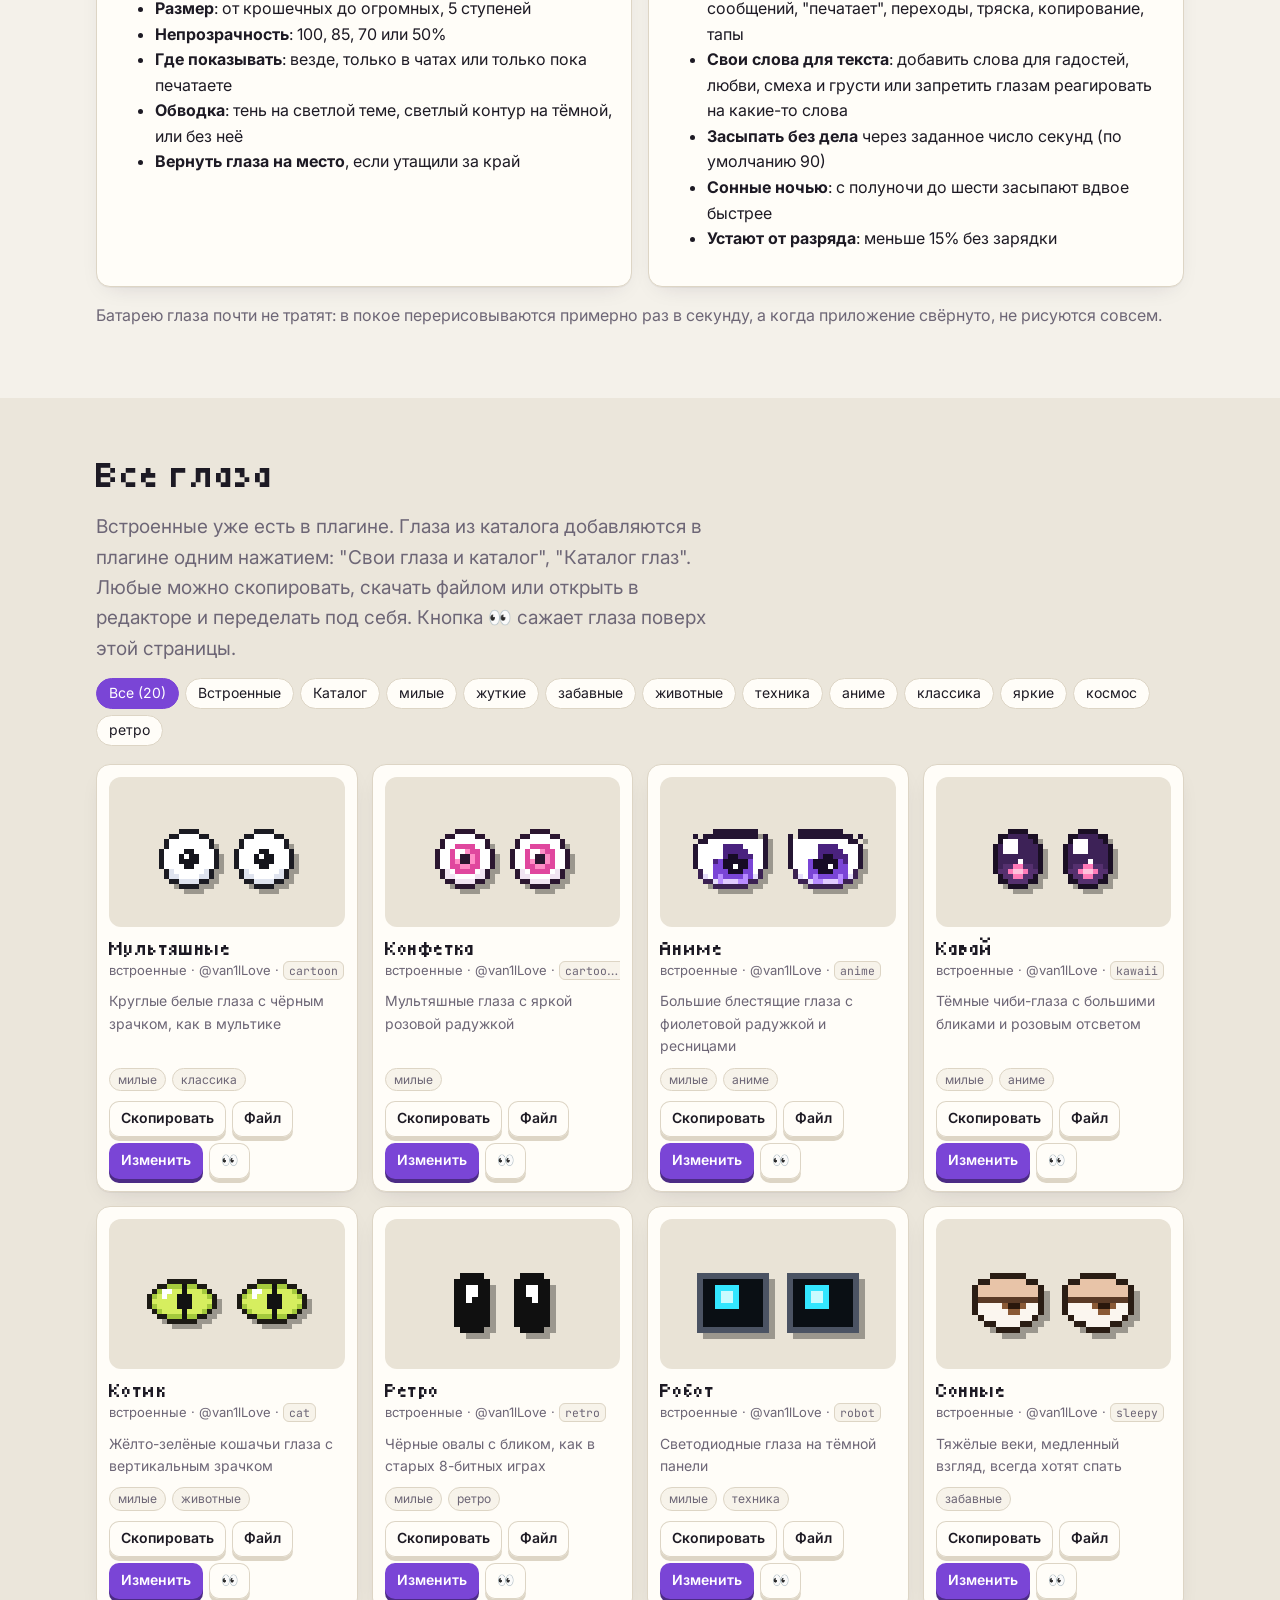
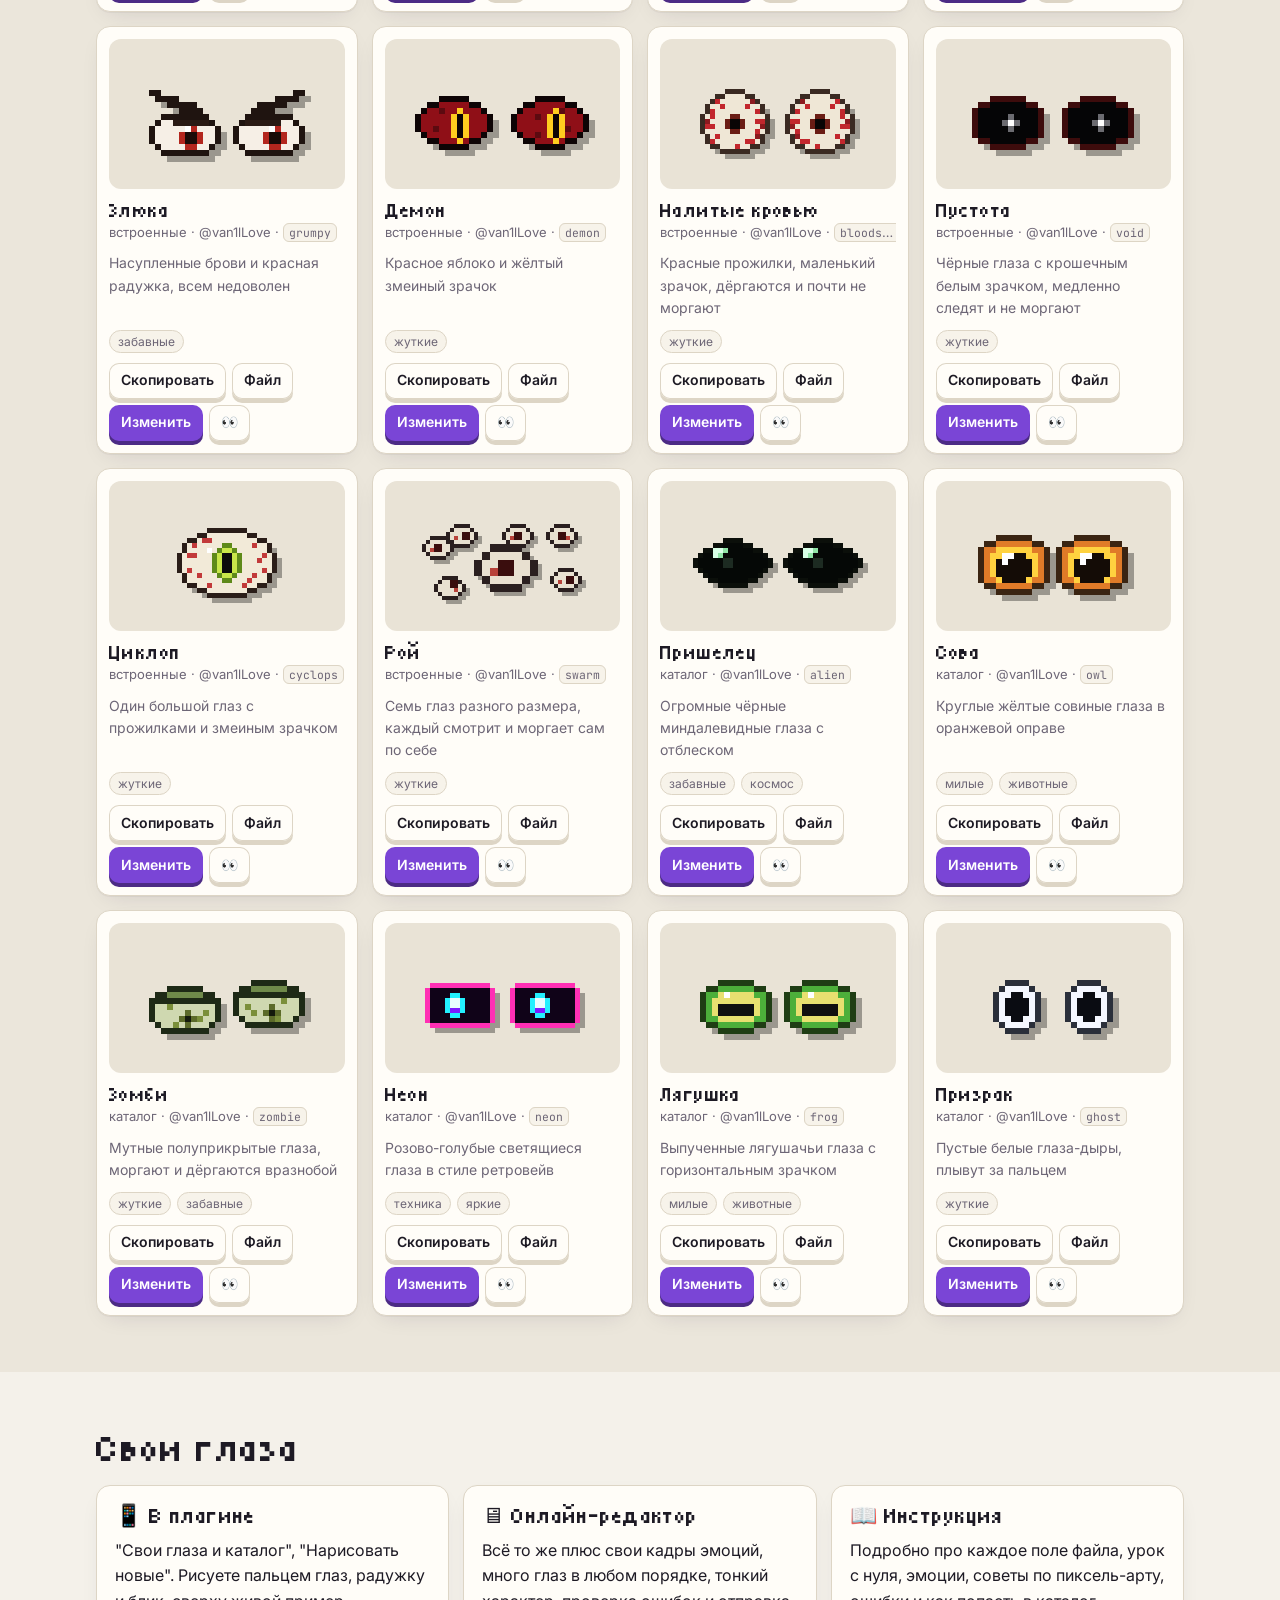
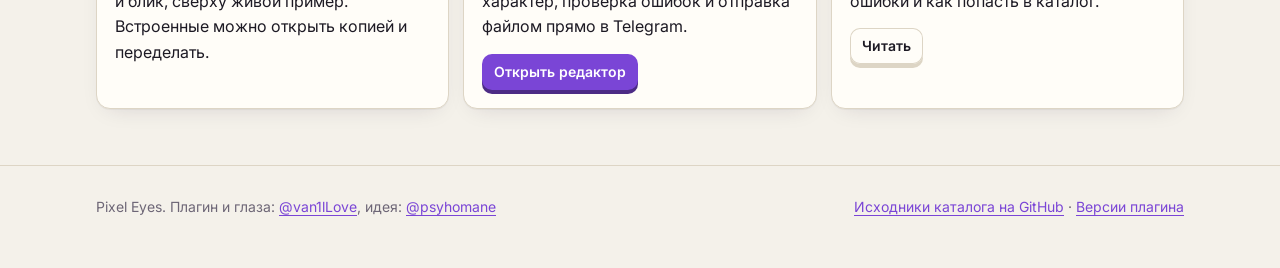
==== commit ac963779: "Pixel Eyes: идея @psyhomane в авторстве Co-Authored-By: Claude Opus 5.5 <noreply@anthropic.com>" ====
--- a/index.html
+++ b/index.html
@@ -179,7 +179,7 @@
 
 <footer>
   <div class="wrap">
-    <span>Pixel Eyes. Плагин и глаза: <a href="https://t.me/van1lLove">@van1lLove</a></span>
+    <span>Pixel Eyes. Плагин и глаза: <a href="https://t.me/van1lLove">@van1lLove</a>, идея: <a href="https://t.me/psyhomane">@psyhomane</a></span>
     <span><a href="https://github.com/van1lLove/pixel-eyes">Исходники каталога на GitHub</a> · <a href="https://github.com/van1lLove/pixel-eyes/releases">Версии плагина</a></span>
   </div>
 </footer>
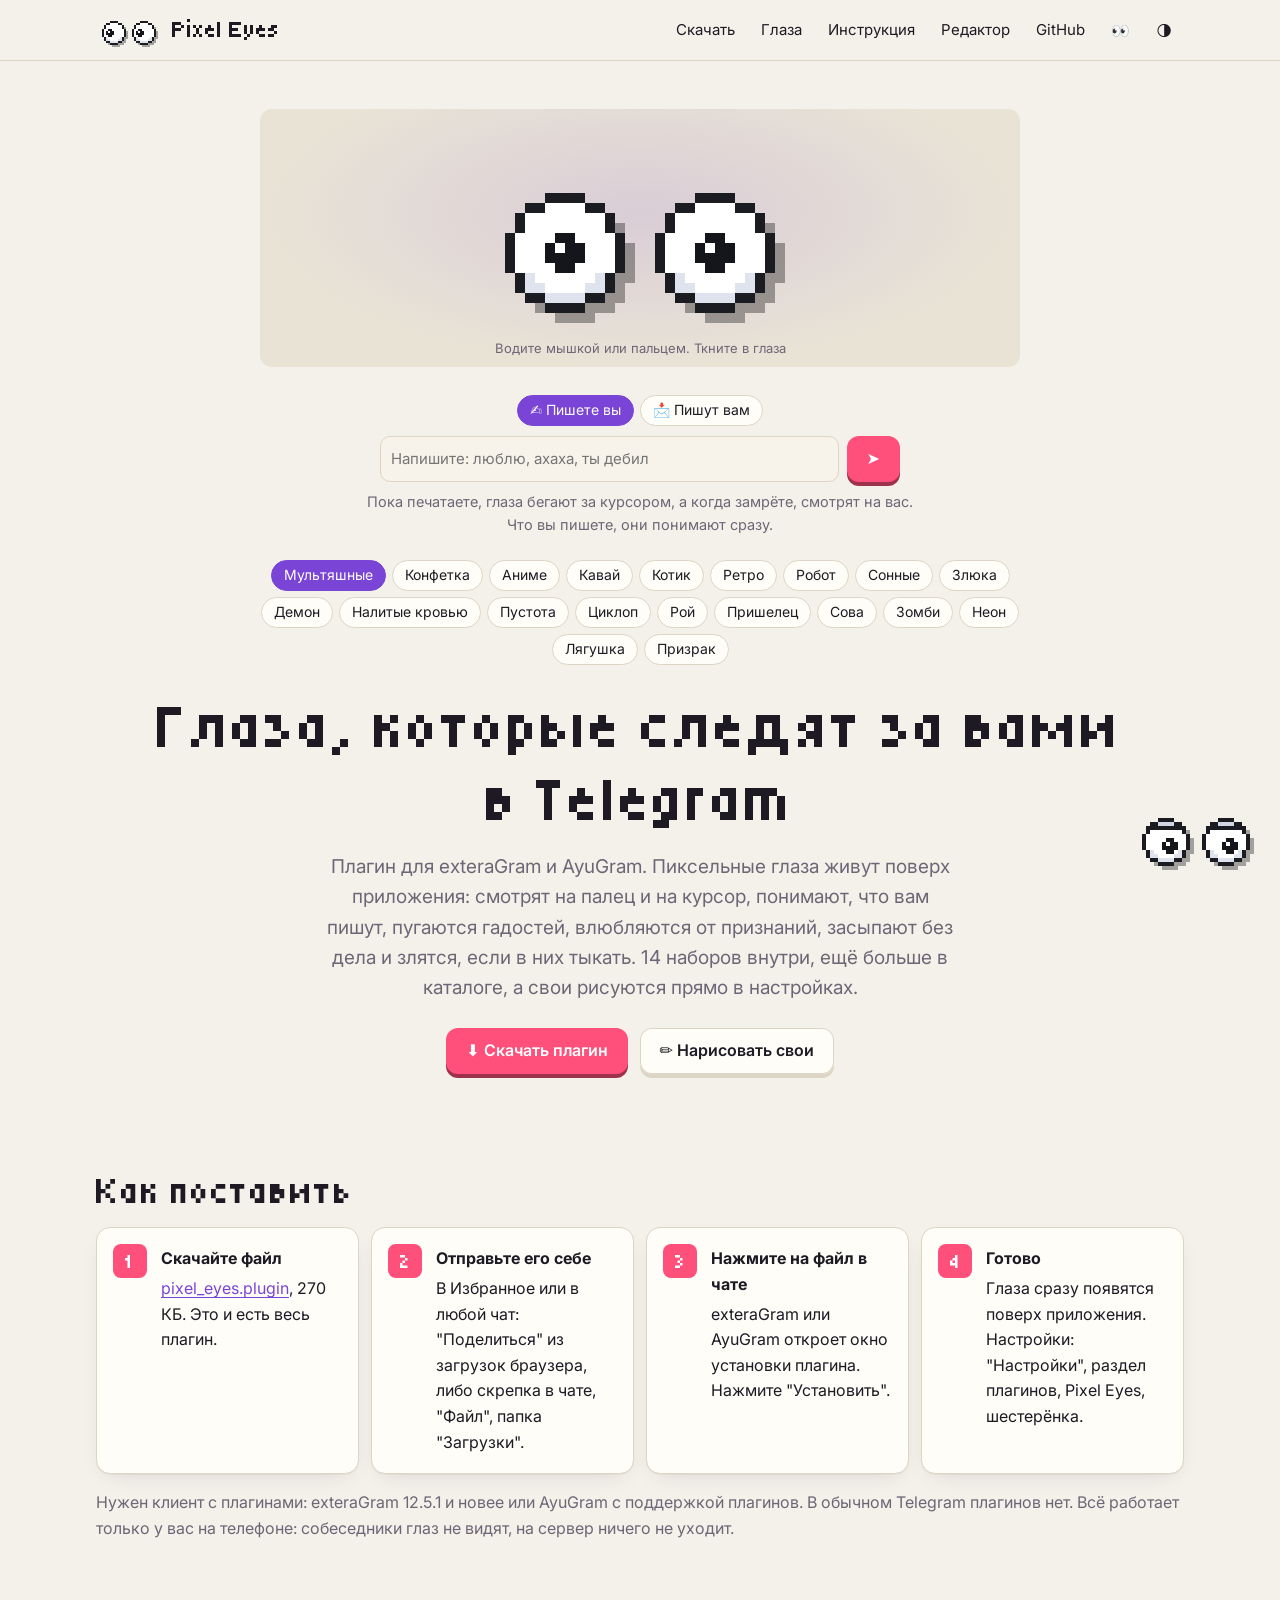
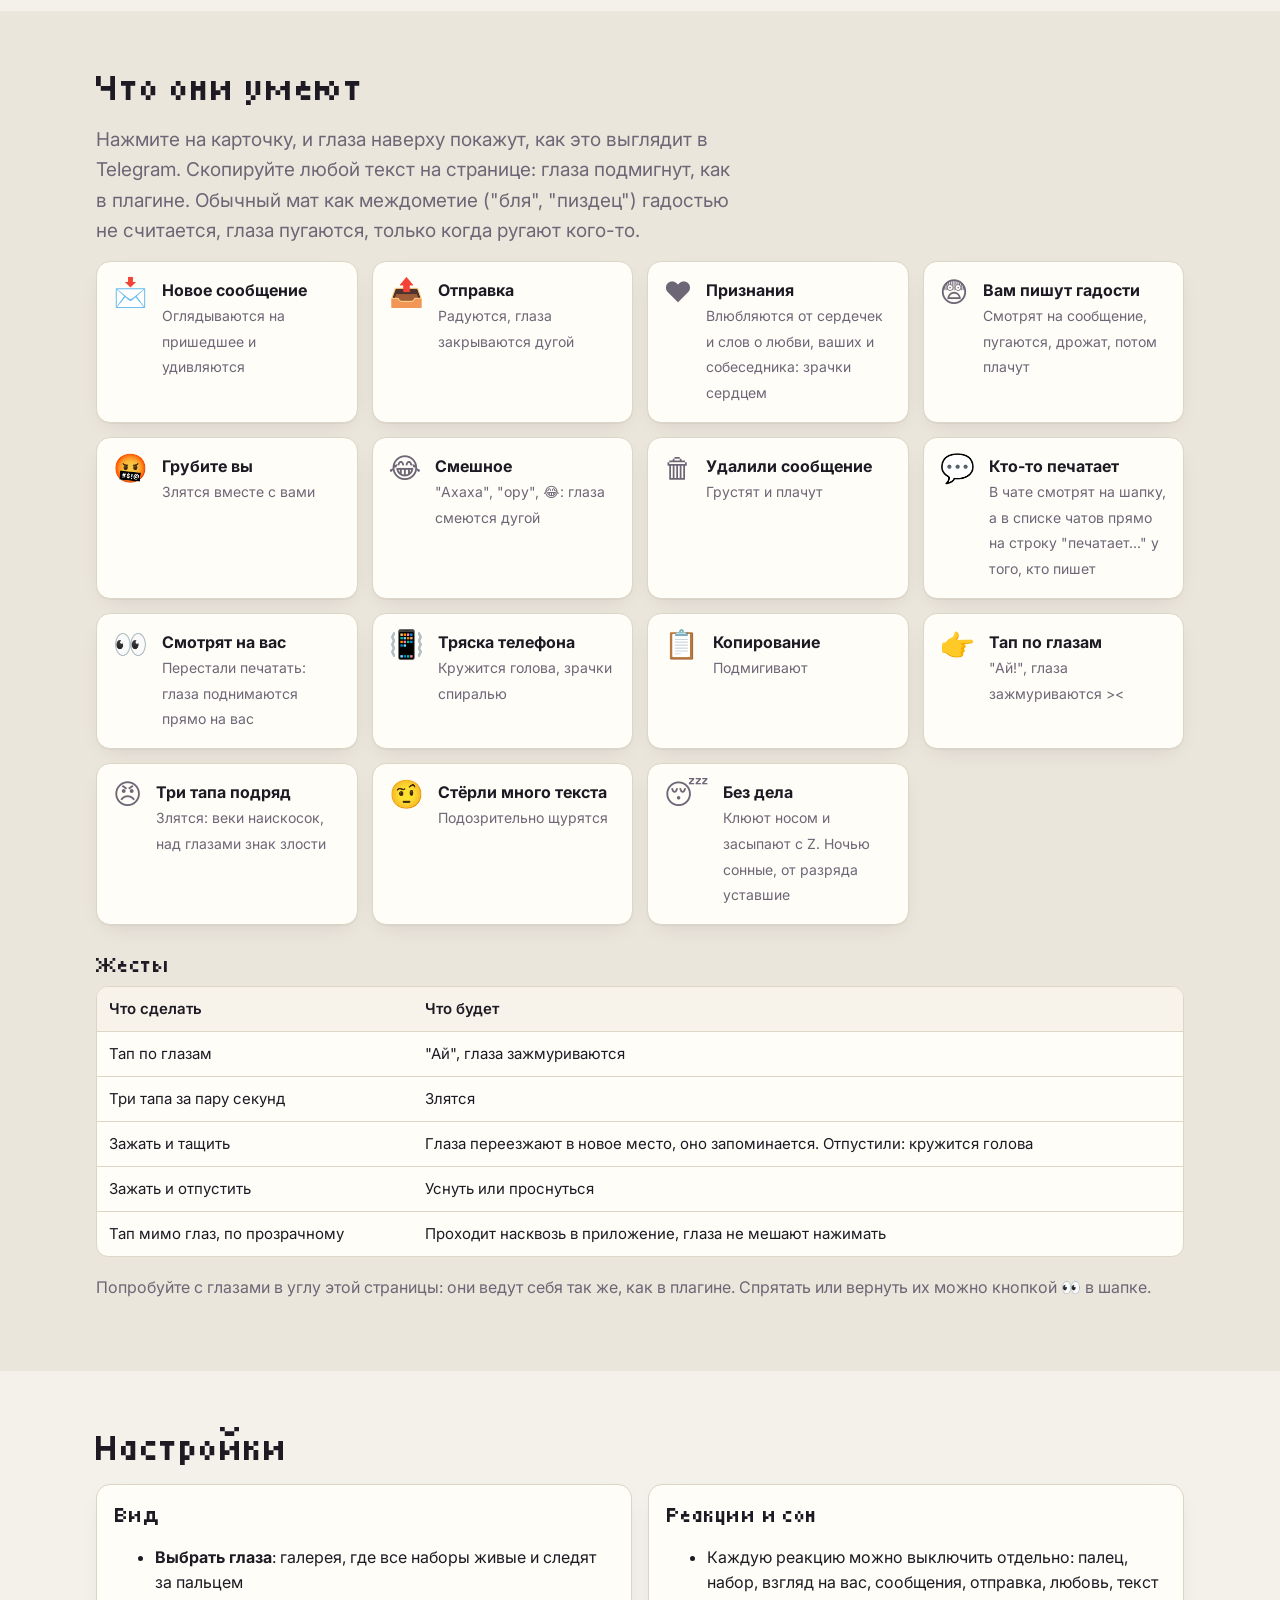
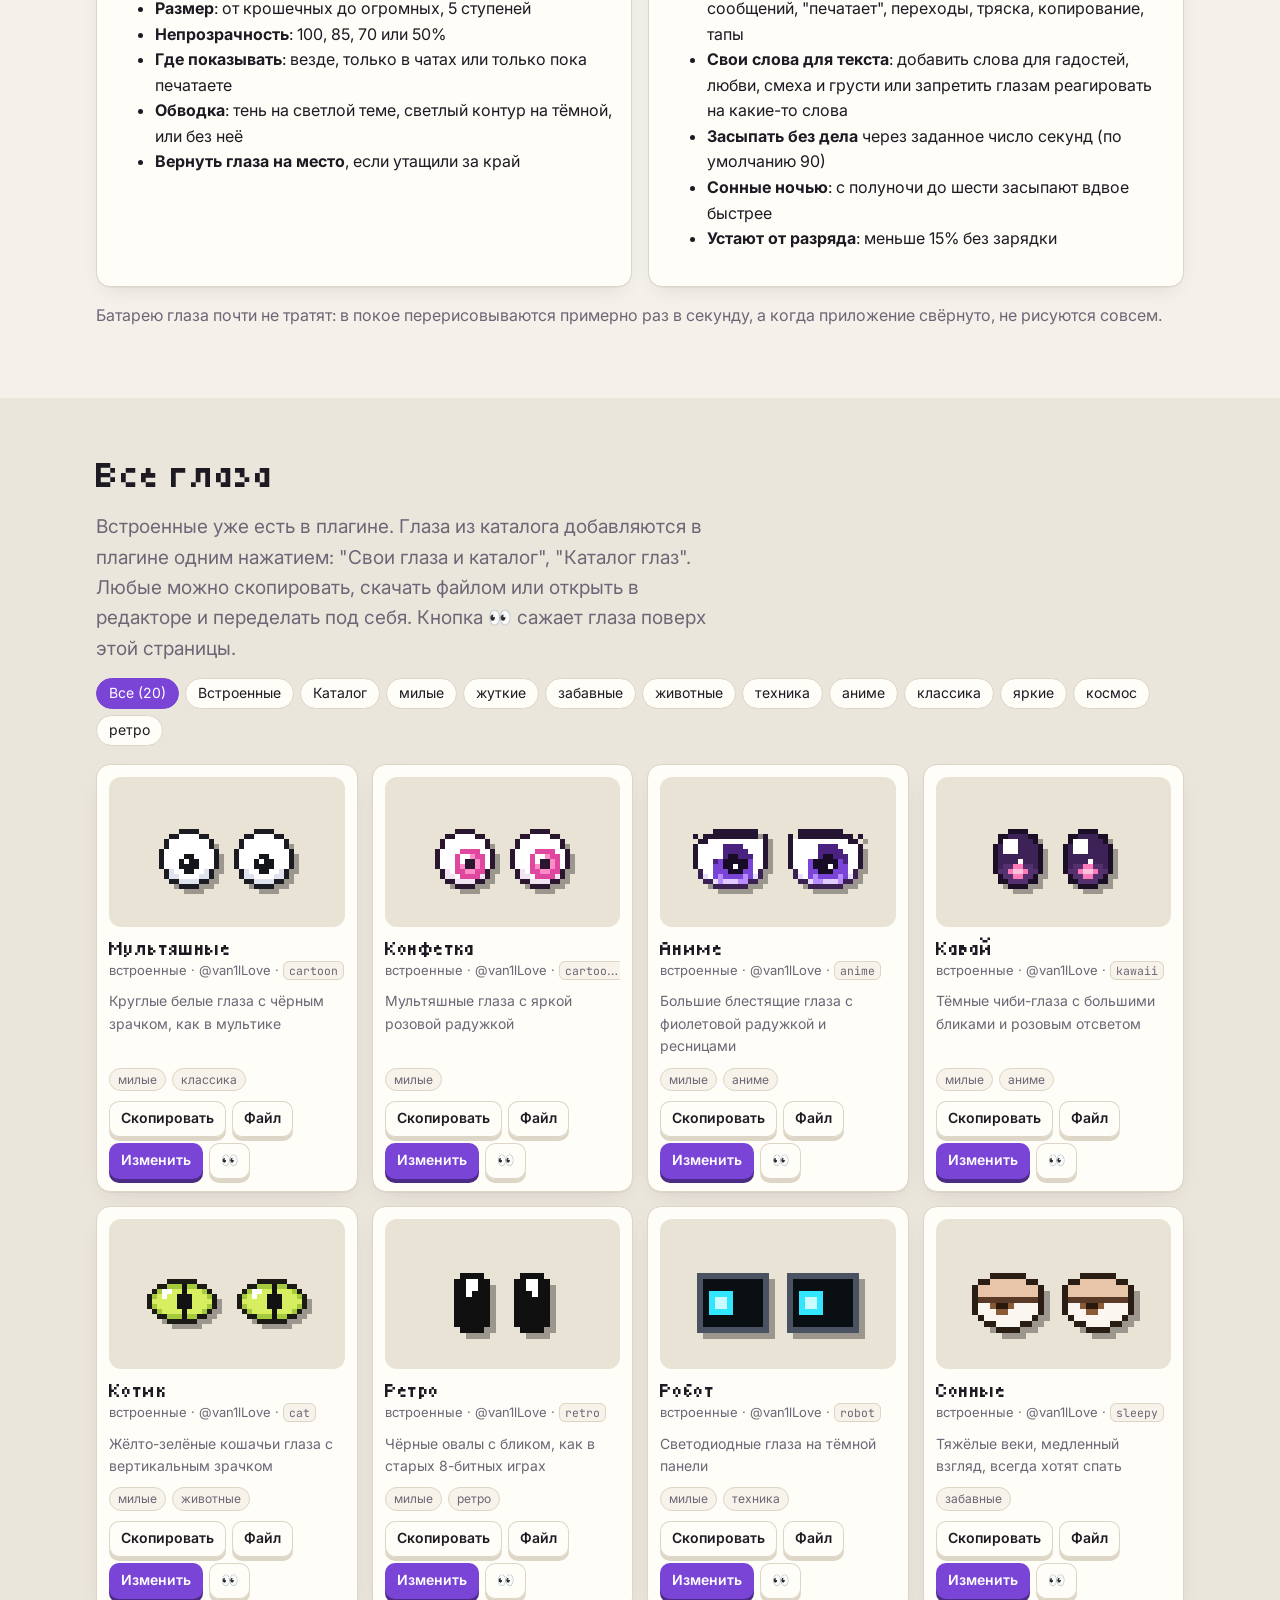
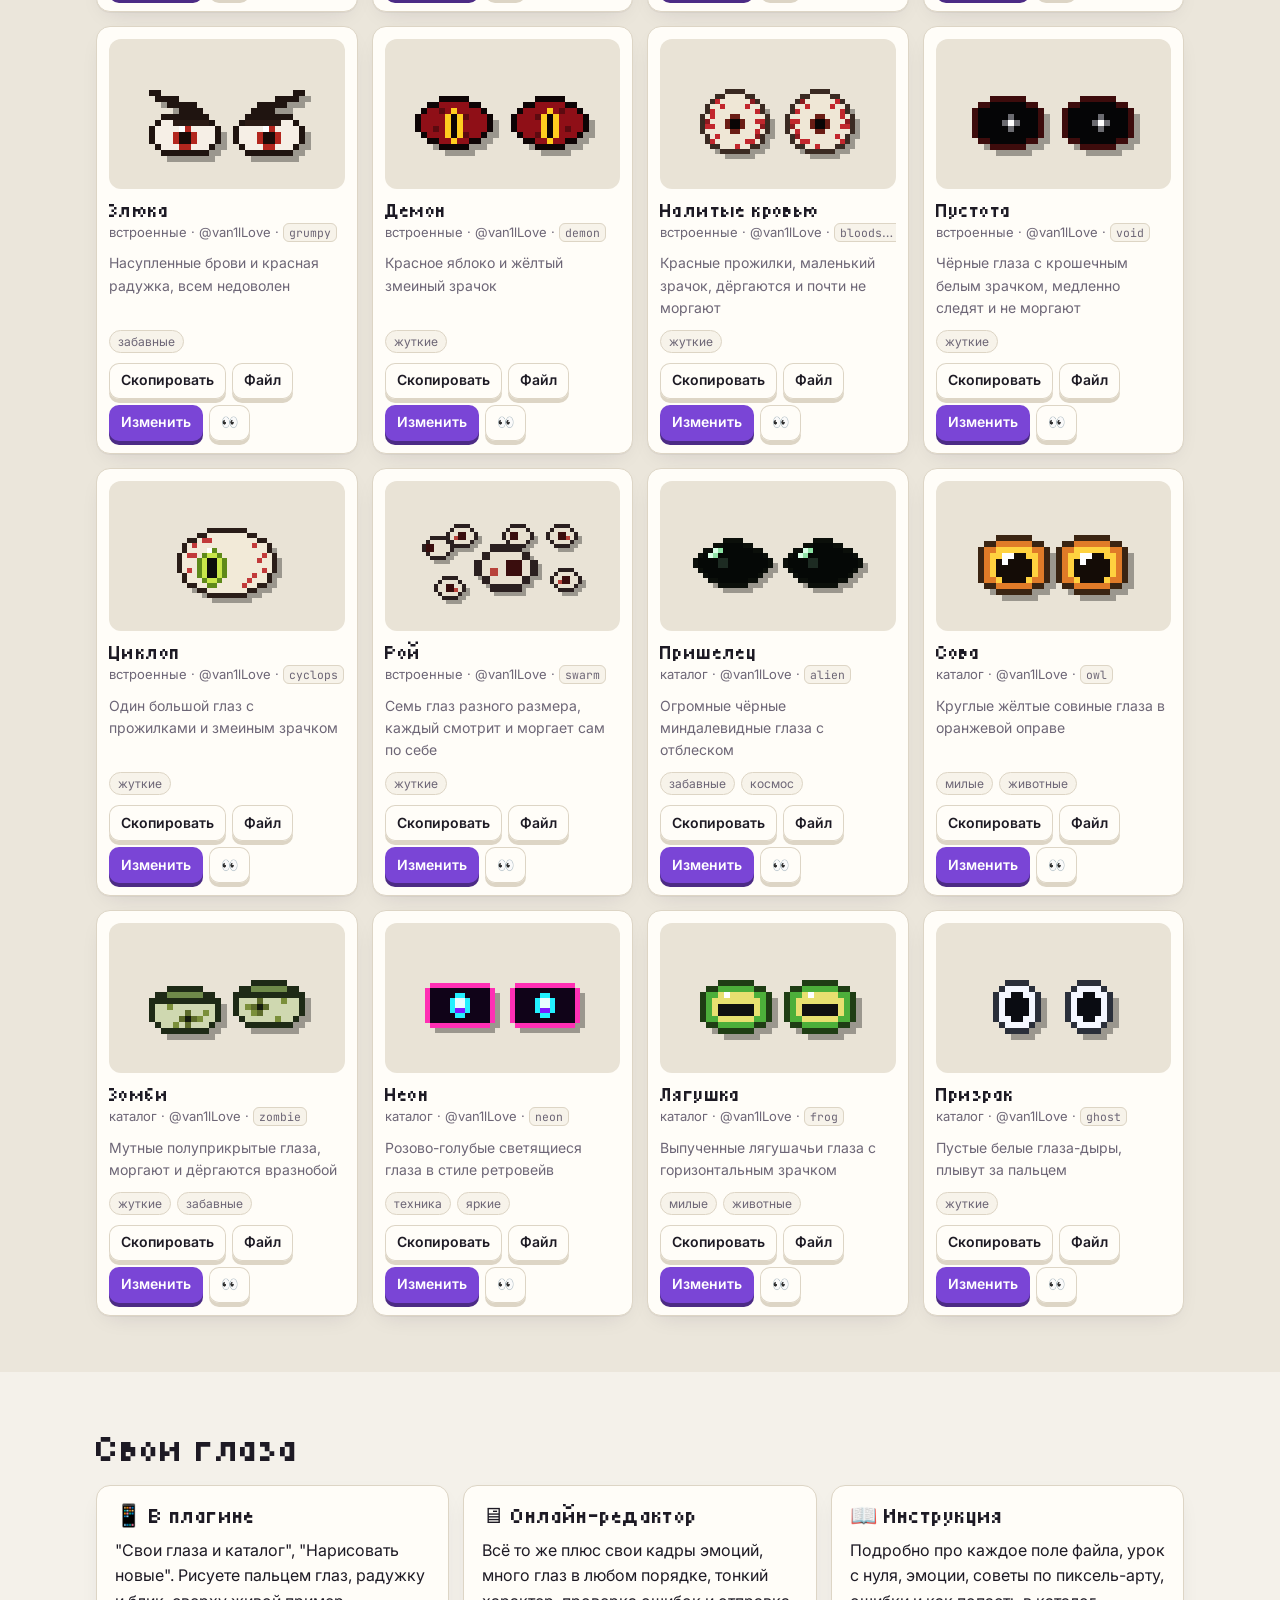
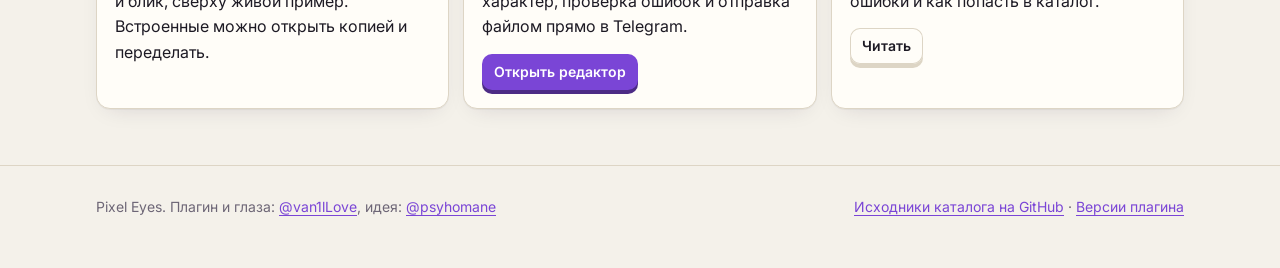
==== commit 586c725f: "Release Pixel Eyes 1.3 with moderated community submissions" ====
--- a/index.html
+++ b/index.html
@@ -1,187 +1,187 @@
-<!doctype html>
-<html lang="ru">
-<head>
-<meta charset="utf-8">
-<meta name="viewport" content="width=device-width, initial-scale=1, viewport-fit=cover">
-<title>Pixel Eyes</title>
-<meta name="description" content="Плагин для exteraGram и AyuGram: пиксельные глаза поверх Telegram, которые следят за пальцем, засыпают, злятся и влюбляются. Свои глаза рисуются в редакторе.">
-<meta property="og:title" content="Pixel Eyes: глаза поверх Telegram">
-<meta property="og:description" content="Плагин для exteraGram и AyuGram. 14 наборов глаз, каталог, редактор своих.">
-<meta property="og:image" content="https://van1llove.github.io/pixel-eyes/previews/builtin.png">
-<meta name="theme-color" content="#121019">
-<link rel="icon" href="data:image/svg+xml,%3Csvg xmlns='http://www.w3.org/2000/svg' viewBox='0 0 8 8' shape-rendering='crispEdges'%3E%3Cpath fill='%231b1b22' d='M2 0h4v1H2zM1 1h1v1H1zM6 1h1v1H6zM0 2h1v4H0zM7 2h1v4H7zM1 6h1v1H1zM6 6h1v1H6zM2 7h4v1H2z'/%3E%3Cpath fill='%23fff' d='M2 1h4v1H2zM1 2h6v4H1zM2 6h4v1H2z'/%3E%3Cpath fill='%2315151c' d='M3 3h2v2H3z'/%3E%3C/svg%3E">
-<script>try{var t=localStorage.getItem('pe-theme');if(t)document.documentElement.setAttribute('data-theme',t)}catch(e){}</script>
-<link rel="preconnect" href="https://fonts.googleapis.com">
-<link rel="preconnect" href="https://fonts.gstatic.com" crossorigin>
-<link href="https://fonts.googleapis.com/css2?family=Inter:wght@400;600;700&family=JetBrains+Mono:wght@400;600&family=Tiny5&display=swap" rel="stylesheet">
-<link rel="stylesheet" href="assets/site.css?v=12">
-<script src="assets/eyes.js?v=12" defer></script>
-<script src="assets/site.js?v=12" defer></script>
-</head>
-<body data-page="home">
-
-<header class="top">
-  <div class="wrap">
-    <a class="brand" href="./"><canvas id="logo-eyes" aria-hidden="true"></canvas>Pixel Eyes</a>
-    <button class="icon-btn menu-btn" type="button" aria-label="Меню" aria-expanded="false">☰</button>
-    <nav class="nav">
-      <a href="#download">Скачать</a>
-      <a href="#eyes">Глаза</a>
-      <a href="guide.html">Инструкция</a>
-      <a href="editor.html">Редактор</a>
-      <a href="https://github.com/van1lLove/pixel-eyes">GitHub</a>
-      <button class="icon-btn" id="float-btn" type="button" title="Глаза поверх страницы, как в плагине">👀</button>
-      <button class="icon-btn" id="theme-btn" type="button" title="Тема">🌗</button>
-    </nav>
-  </div>
-</header>
-
-<main>
-  <section class="hero">
-    <div class="wrap">
-      <div class="stage" id="hero-stage">
-        <div class="stage-hint">Водите мышкой или пальцем. Ткните в глаза</div>
-      </div>
-      <div class="chat-demo">
-        <div class="chips" id="type-dir">
-          <button class="chip on" type="button" data-dir="out">✍️ Пишете вы</button>
-          <button class="chip" type="button" data-dir="in">📩 Пишут вам</button>
-        </div>
-        <div class="typing-demo">
-          <label class="sr-only" for="type-demo">Сообщение</label>
-          <input id="type-demo" type="text" autocomplete="off" enterkeyhint="send" placeholder="Напишите: люблю, ахаха, ты дебил">
-          <button class="btn" id="type-send" type="button" aria-label="Отправить">➤</button>
-        </div>
-        <p class="type-hint" id="type-hint">Пока печатаете, глаза бегают за курсором, а когда замрёте, смотрят на вас. Что вы пишете, они понимают сразу.</p>
-      </div>
-      <div class="chips" id="hero-skins"></div>
-      <h1>Глаза, которые следят за&nbsp;вами в&nbsp;Telegram</h1>
-      <p class="lead">Плагин для exteraGram и AyuGram. Пиксельные глаза живут поверх приложения: смотрят на палец и на курсор, понимают, что вам пишут, пугаются гадостей, влюбляются от признаний, засыпают без дела и злятся, если в них тыкать. 14 наборов внутри, ещё больше в каталоге, а свои рисуются прямо в настройках.</p>
-      <div class="hero-actions">
-        <a class="btn" data-download href="https://github.com/van1lLove/pixel-eyes/releases/latest/download/pixel_eyes.plugin">⬇️ Скачать плагин</a>
-        <a class="btn alt" href="editor.html">✏️ Нарисовать свои</a>
-      </div>
-    </div>
-  </section>
-
-  <section id="download">
-    <div class="wrap">
-      <h2>Как поставить</h2>
-      <ol class="steps">
-        <li class="card"><b>Скачайте файл</b>
-          <a data-download href="https://github.com/van1lLove/pixel-eyes/releases/latest/download/pixel_eyes.plugin">pixel_eyes.plugin</a>, 218 КБ. Это и есть весь плагин.</li>
-        <li class="card"><b>Отправьте его себе</b>
-          В Избранное или в любой чат: "Поделиться" из загрузок браузера, либо скрепка в чате, "Файл", папка "Загрузки".</li>
-        <li class="card"><b>Нажмите на файл в чате</b>
-          exteraGram или AyuGram откроет окно установки плагина. Нажмите "Установить".</li>
-        <li class="card"><b>Готово</b>
-          Глаза сразу появятся поверх приложения. Настройки: "Настройки", раздел плагинов, Pixel Eyes, шестерёнка.</li>
-      </ol>
-      <p class="muted" style="margin-top:16px">Нужен клиент с плагинами: exteraGram 12.5.1 и новее или AyuGram с поддержкой плагинов. В обычном Telegram плагинов нет. Всё работает только у вас на телефоне: собеседники глаз не видят, на сервер ничего не уходит.</p>
-    </div>
-  </section>
-
-  <section id="what" style="background:var(--bg2)">
-    <div class="wrap">
-      <h2>Что они умеют</h2>
-      <p class="lead">Нажмите на карточку, и глаза наверху покажут, как это выглядит в Telegram. Скопируйте любой текст на странице: глаза подмигнут, как в плагине. Обычный мат как междометие ("бля", "пиздец") гадостью не считается, глаза пугаются, только когда ругают кого-то.</p>
-      <div class="grid3">
-        <button class="card react" type="button" data-event="incoming"><span class="emo">📩</span><div><b>Новое сообщение</b><span>Оглядываются на пришедшее и удивляются</span></div></button>
-        <button class="card react" type="button" data-event="send"><span class="emo">📤</span><div><b>Отправка</b><span>Радуются, глаза закрываются дугой</span></div></button>
-        <button class="card react" type="button" data-event="love"><span class="emo">❤️</span><div><b>Признания</b><span>Влюбляются от сердечек и слов о любви, ваших и собеседника: зрачки сердцем</span></div></button>
-        <button class="card react" type="button" data-event="insulted"><span class="emo">😨</span><div><b>Вам пишут гадости</b><span>Смотрят на сообщение, пугаются, дрожат, потом плачут</span></div></button>
-        <button class="card react" type="button" data-event="rude"><span class="emo">🤬</span><div><b>Грубите вы</b><span>Злятся вместе с вами</span></div></button>
-        <button class="card react" type="button" data-event="laugh"><span class="emo">😂</span><div><b>Смешное</b><span>"Ахаха", "ору", 😂: глаза смеются дугой</span></div></button>
-        <button class="card react" type="button" data-event="deleted"><span class="emo">🗑</span><div><b>Удалили сообщение</b><span>Грустят и плачут</span></div></button>
-        <button class="card react" type="button" data-event="peer_typing"><span class="emo">💬</span><div><b>Кто-то печатает</b><span>В чате смотрят на шапку, а в списке чатов прямо на строку "печатает..." у того, кто пишет</span></div></button>
-        <button class="card react" type="button" data-event="emo:stare"><span class="emo">👀</span><div><b>Смотрят на вас</b><span>Перестали печатать: глаза поднимаются прямо на вас</span></div></button>
-        <button class="card react" type="button" data-event="shake"><span class="emo">📳</span><div><b>Тряска телефона</b><span>Кружится голова, зрачки спиралью</span></div></button>
-        <button class="card react" type="button" data-event="copy"><span class="emo">📋</span><div><b>Копирование</b><span>Подмигивают</span></div></button>
-        <button class="card react" type="button" data-event="poke"><span class="emo">👉</span><div><b>Тап по глазам</b><span>"Ай!", глаза зажмуриваются ><</span></div></button>
-        <button class="card react" type="button" data-event="poke3"><span class="emo">😠</span><div><b>Три тапа подряд</b><span>Злятся: веки наискосок, над глазами знак злости</span></div></button>
-        <button class="card react" type="button" data-event="emo:suspicious"><span class="emo">🤨</span><div><b>Стёрли много текста</b><span>Подозрительно щурятся</span></div></button>
-        <button class="card react" type="button" data-event="emo:asleep"><span class="emo">😴</span><div><b>Без дела</b><span>Клюют носом и засыпают с Z. Ночью сонные, от разряда уставшие</span></div></button>
-      </div>
-      <h3>Жесты</h3>
-      <div class="table-wrap"><table>
-        <tr><th>Что сделать</th><th>Что будет</th></tr>
-        <tr><td>Тап по глазам</td><td>"Ай", глаза зажмуриваются</td></tr>
-        <tr><td>Три тапа за пару секунд</td><td>Злятся</td></tr>
-        <tr><td>Зажать и тащить</td><td>Глаза переезжают в новое место, оно запоминается. Отпустили: кружится голова</td></tr>
-        <tr><td>Зажать и отпустить</td><td>Уснуть или проснуться</td></tr>
-        <tr><td>Тап мимо глаз, по прозрачному</td><td>Проходит насквозь в приложение, глаза не мешают нажимать</td></tr>
-      </table></div>
-      <p class="muted">Попробуйте с глазами в углу этой страницы: они ведут себя так же, как в плагине. Спрятать или вернуть их можно кнопкой 👀 в шапке.</p>
-    </div>
-  </section>
-
-  <section id="settings">
-    <div class="wrap">
-      <h2>Настройки</h2>
-      <div class="grid2">
-        <div class="card" style="padding:18px">
-          <h3 style="margin-top:0">Вид</h3>
-          <ul>
-            <li><b>Выбрать глаза</b>: галерея, где все наборы живые и следят за пальцем</li>
-            <li><b>Размер</b>: от крошечных до огромных, 5 ступеней</li>
-            <li><b>Непрозрачность</b>: 100, 85, 70 или 50%</li>
-            <li><b>Где показывать</b>: везде, только в чатах или только пока печатаете</li>
-            <li><b>Обводка</b>: тень на светлой теме, светлый контур на тёмной, или без неё</li>
-            <li><b>Вернуть глаза на место</b>, если утащили за край</li>
-          </ul>
-        </div>
-        <div class="card" style="padding:18px">
-          <h3 style="margin-top:0">Реакции и сон</h3>
-          <ul>
-            <li>Каждую реакцию можно выключить отдельно: палец, набор, взгляд на вас, сообщения, отправка, любовь, текст сообщений, "печатает", переходы, тряска, копирование, тапы</li>
-            <li><b>Свои слова для текста</b>: добавить слова для гадостей, любви, смеха и грусти или запретить глазам реагировать на какие-то слова</li>
-            <li><b>Засыпать без дела</b> через заданное число секунд (по умолчанию 90)</li>
-            <li><b>Сонные ночью</b>: с полуночи до шести засыпают вдвое быстрее</li>
-            <li><b>Устают от разряда</b>: меньше 15% без зарядки</li>
-          </ul>
-        </div>
-      </div>
-      <p class="muted" style="margin-top:16px">Батарею глаза почти не тратят: в покое перерисовываются примерно раз в секунду, а когда приложение свёрнуто, не рисуются совсем.</p>
-    </div>
-  </section>
-
-  <section id="eyes" style="background:var(--bg2)">
-    <div class="wrap">
-      <h2>Все глаза</h2>
-      <p class="lead">Встроенные уже есть в плагине. Глаза из каталога добавляются в плагине одним нажатием: "Свои глаза и каталог", "Каталог глаз". Любые можно скопировать, скачать файлом или открыть в редакторе и переделать под себя. Кнопка 👀 сажает глаза поверх этой страницы.</p>
-      <div class="chips filter" id="gallery-filter"></div>
-      <div class="gallery" id="gallery"><p class="muted">Загружаю глаза...</p></div>
-    </div>
-  </section>
-
-  <section id="make">
-    <div class="wrap">
-      <h2>Свои глаза</h2>
-      <div class="grid3">
-        <div class="card" style="padding:18px">
-          <h3 style="margin-top:0">📱 В плагине</h3>
-          <p>"Свои глаза и каталог", "Нарисовать новые". Рисуете пальцем глаз, радужку и блик, сверху живой пример. Встроенные можно открыть копией и переделать.</p>
-        </div>
-        <div class="card" style="padding:18px">
-          <h3 style="margin-top:0">🖥 Онлайн-редактор</h3>
-          <p>Всё то же плюс свои кадры эмоций, много глаз в любом порядке, тонкий характер, проверка ошибок и отправка файлом прямо в Telegram.</p>
-          <a class="btn small purple" href="editor.html">Открыть редактор</a>
-        </div>
-        <div class="card" style="padding:18px">
-          <h3 style="margin-top:0">📖 Инструкция</h3>
-          <p>Подробно про каждое поле файла, урок с нуля, эмоции, советы по пиксель-арту, ошибки и как попасть в каталог.</p>
-          <a class="btn small alt" href="guide.html">Читать</a>
-        </div>
-      </div>
-    </div>
-  </section>
-</main>
-
-<footer>
-  <div class="wrap">
-    <span>Pixel Eyes. Плагин и глаза: <a href="https://t.me/van1lLove">@van1lLove</a>, идея: <a href="https://t.me/psyhomane">@psyhomane</a></span>
-    <span><a href="https://github.com/van1lLove/pixel-eyes">Исходники каталога на GitHub</a> · <a href="https://github.com/van1lLove/pixel-eyes/releases">Версии плагина</a></span>
-  </div>
-</footer>
-</body>
-</html>
+<!doctype html>
+<html lang="ru">
+<head>
+<meta charset="utf-8">
+<meta name="viewport" content="width=device-width, initial-scale=1, viewport-fit=cover">
+<title>Pixel Eyes</title>
+<meta name="description" content="Плагин для exteraGram и AyuGram: пиксельные глаза поверх Telegram, которые следят за пальцем, засыпают, злятся и влюбляются. Свои глаза рисуются в редакторе.">
+<meta property="og:title" content="Pixel Eyes: глаза поверх Telegram">
+<meta property="og:description" content="Плагин для exteraGram и AyuGram. 14 наборов глаз, каталог, редактор своих.">
+<meta property="og:image" content="https://van1llove.github.io/pixel-eyes/previews/builtin.png">
+<meta name="theme-color" content="#121019">
+<link rel="icon" href="data:image/svg+xml,%3Csvg xmlns='http://www.w3.org/2000/svg' viewBox='0 0 8 8' shape-rendering='crispEdges'%3E%3Cpath fill='%231b1b22' d='M2 0h4v1H2zM1 1h1v1H1zM6 1h1v1H6zM0 2h1v4H0zM7 2h1v4H7zM1 6h1v1H1zM6 6h1v1H6zM2 7h4v1H2z'/%3E%3Cpath fill='%23fff' d='M2 1h4v1H2zM1 2h6v4H1zM2 6h4v1H2z'/%3E%3Cpath fill='%2315151c' d='M3 3h2v2H3z'/%3E%3C/svg%3E">
+<script>try{var t=localStorage.getItem('pe-theme');if(t)document.documentElement.setAttribute('data-theme',t)}catch(e){}</script>
+<link rel="preconnect" href="https://fonts.googleapis.com">
+<link rel="preconnect" href="https://fonts.gstatic.com" crossorigin>
+<link href="https://fonts.googleapis.com/css2?family=Inter:wght@400;600;700&family=JetBrains+Mono:wght@400;600&family=Tiny5&display=swap" rel="stylesheet">
+<link rel="stylesheet" href="assets/site.css?v=12">
+<script src="assets/eyes.js?v=12" defer></script>
+<script src="assets/site.js?v=12" defer></script>
+</head>
+<body data-page="home">
+
+<header class="top">
+  <div class="wrap">
+    <a class="brand" href="./"><canvas id="logo-eyes" aria-hidden="true"></canvas>Pixel Eyes</a>
+    <button class="icon-btn menu-btn" type="button" aria-label="Меню" aria-expanded="false">☰</button>
+    <nav class="nav">
+      <a href="#download">Скачать</a>
+      <a href="#eyes">Глаза</a>
+      <a href="guide.html">Инструкция</a>
+      <a href="editor.html">Редактор</a>
+      <a href="https://github.com/van1lLove/pixel-eyes">GitHub</a>
+      <button class="icon-btn" id="float-btn" type="button" title="Глаза поверх страницы, как в плагине">👀</button>
+      <button class="icon-btn" id="theme-btn" type="button" title="Тема">🌗</button>
+    </nav>
+  </div>
+</header>
+
+<main>
+  <section class="hero">
+    <div class="wrap">
+      <div class="stage" id="hero-stage">
+        <div class="stage-hint">Водите мышкой или пальцем. Ткните в глаза</div>
+      </div>
+      <div class="chat-demo">
+        <div class="chips" id="type-dir">
+          <button class="chip on" type="button" data-dir="out">✍️ Пишете вы</button>
+          <button class="chip" type="button" data-dir="in">📩 Пишут вам</button>
+        </div>
+        <div class="typing-demo">
+          <label class="sr-only" for="type-demo">Сообщение</label>
+          <input id="type-demo" type="text" autocomplete="off" enterkeyhint="send" placeholder="Напишите: люблю, ахаха, ты дебил">
+          <button class="btn" id="type-send" type="button" aria-label="Отправить">➤</button>
+        </div>
+        <p class="type-hint" id="type-hint">Пока печатаете, глаза бегают за курсором, а когда замрёте, смотрят на вас. Что вы пишете, они понимают сразу.</p>
+      </div>
+      <div class="chips" id="hero-skins"></div>
+      <h1>Глаза, которые следят за&nbsp;вами в&nbsp;Telegram</h1>
+      <p class="lead">Плагин для exteraGram и AyuGram. Пиксельные глаза живут поверх приложения: смотрят на палец и на курсор, понимают, что вам пишут, пугаются гадостей, влюбляются от признаний, засыпают без дела и злятся, если в них тыкать. 14 наборов внутри, ещё больше в каталоге, а свои рисуются прямо в настройках.</p>
+      <div class="hero-actions">
+        <a class="btn" data-download href="https://github.com/van1lLove/pixel-eyes/raw/refs/heads/main/plugin/pixel_eyes.plugin">⬇️ Скачать плагин</a>
+        <a class="btn alt" href="editor.html">✏️ Нарисовать свои</a>
+      </div>
+    </div>
+  </section>
+
+  <section id="download">
+    <div class="wrap">
+      <h2>Как поставить</h2>
+      <ol class="steps">
+        <li class="card"><b>Скачайте файл</b>
+          <a data-download href="https://github.com/van1lLove/pixel-eyes/raw/refs/heads/main/plugin/pixel_eyes.plugin">pixel_eyes.plugin</a>, 270 КБ. Это и есть весь плагин.</li>
+        <li class="card"><b>Отправьте его себе</b>
+          В Избранное или в любой чат: "Поделиться" из загрузок браузера, либо скрепка в чате, "Файл", папка "Загрузки".</li>
+        <li class="card"><b>Нажмите на файл в чате</b>
+          exteraGram или AyuGram откроет окно установки плагина. Нажмите "Установить".</li>
+        <li class="card"><b>Готово</b>
+          Глаза сразу появятся поверх приложения. Настройки: "Настройки", раздел плагинов, Pixel Eyes, шестерёнка.</li>
+      </ol>
+      <p class="muted" style="margin-top:16px">Нужен клиент с плагинами: exteraGram 12.5.1 и новее или AyuGram с поддержкой плагинов. В обычном Telegram плагинов нет. Всё работает только у вас на телефоне: собеседники глаз не видят, на сервер ничего не уходит.</p>
+    </div>
+  </section>
+
+  <section id="what" style="background:var(--bg2)">
+    <div class="wrap">
+      <h2>Что они умеют</h2>
+      <p class="lead">Нажмите на карточку, и глаза наверху покажут, как это выглядит в Telegram. Скопируйте любой текст на странице: глаза подмигнут, как в плагине. Обычный мат как междометие ("бля", "пиздец") гадостью не считается, глаза пугаются, только когда ругают кого-то.</p>
+      <div class="grid3">
+        <button class="card react" type="button" data-event="incoming"><span class="emo">📩</span><div><b>Новое сообщение</b><span>Оглядываются на пришедшее и удивляются</span></div></button>
+        <button class="card react" type="button" data-event="send"><span class="emo">📤</span><div><b>Отправка</b><span>Радуются, глаза закрываются дугой</span></div></button>
+        <button class="card react" type="button" data-event="love"><span class="emo">❤️</span><div><b>Признания</b><span>Влюбляются от сердечек и слов о любви, ваших и собеседника: зрачки сердцем</span></div></button>
+        <button class="card react" type="button" data-event="insulted"><span class="emo">😨</span><div><b>Вам пишут гадости</b><span>Смотрят на сообщение, пугаются, дрожат, потом плачут</span></div></button>
+        <button class="card react" type="button" data-event="rude"><span class="emo">🤬</span><div><b>Грубите вы</b><span>Злятся вместе с вами</span></div></button>
+        <button class="card react" type="button" data-event="laugh"><span class="emo">😂</span><div><b>Смешное</b><span>"Ахаха", "ору", 😂: глаза смеются дугой</span></div></button>
+        <button class="card react" type="button" data-event="deleted"><span class="emo">🗑</span><div><b>Удалили сообщение</b><span>Грустят и плачут</span></div></button>
+        <button class="card react" type="button" data-event="peer_typing"><span class="emo">💬</span><div><b>Кто-то печатает</b><span>В чате смотрят на шапку, а в списке чатов прямо на строку "печатает..." у того, кто пишет</span></div></button>
+        <button class="card react" type="button" data-event="emo:stare"><span class="emo">👀</span><div><b>Смотрят на вас</b><span>Перестали печатать: глаза поднимаются прямо на вас</span></div></button>
+        <button class="card react" type="button" data-event="shake"><span class="emo">📳</span><div><b>Тряска телефона</b><span>Кружится голова, зрачки спиралью</span></div></button>
+        <button class="card react" type="button" data-event="copy"><span class="emo">📋</span><div><b>Копирование</b><span>Подмигивают</span></div></button>
+        <button class="card react" type="button" data-event="poke"><span class="emo">👉</span><div><b>Тап по глазам</b><span>"Ай!", глаза зажмуриваются ><</span></div></button>
+        <button class="card react" type="button" data-event="poke3"><span class="emo">😠</span><div><b>Три тапа подряд</b><span>Злятся: веки наискосок, над глазами знак злости</span></div></button>
+        <button class="card react" type="button" data-event="emo:suspicious"><span class="emo">🤨</span><div><b>Стёрли много текста</b><span>Подозрительно щурятся</span></div></button>
+        <button class="card react" type="button" data-event="emo:asleep"><span class="emo">😴</span><div><b>Без дела</b><span>Клюют носом и засыпают с Z. Ночью сонные, от разряда уставшие</span></div></button>
+      </div>
+      <h3>Жесты</h3>
+      <div class="table-wrap"><table>
+        <tr><th>Что сделать</th><th>Что будет</th></tr>
+        <tr><td>Тап по глазам</td><td>"Ай", глаза зажмуриваются</td></tr>
+        <tr><td>Три тапа за пару секунд</td><td>Злятся</td></tr>
+        <tr><td>Зажать и тащить</td><td>Глаза переезжают в новое место, оно запоминается. Отпустили: кружится голова</td></tr>
+        <tr><td>Зажать и отпустить</td><td>Уснуть или проснуться</td></tr>
+        <tr><td>Тап мимо глаз, по прозрачному</td><td>Проходит насквозь в приложение, глаза не мешают нажимать</td></tr>
+      </table></div>
+      <p class="muted">Попробуйте с глазами в углу этой страницы: они ведут себя так же, как в плагине. Спрятать или вернуть их можно кнопкой 👀 в шапке.</p>
+    </div>
+  </section>
+
+  <section id="settings">
+    <div class="wrap">
+      <h2>Настройки</h2>
+      <div class="grid2">
+        <div class="card" style="padding:18px">
+          <h3 style="margin-top:0">Вид</h3>
+          <ul>
+            <li><b>Выбрать глаза</b>: галерея, где все наборы живые и следят за пальцем</li>
+            <li><b>Размер</b>: от крошечных до огромных, 5 ступеней</li>
+            <li><b>Непрозрачность</b>: 100, 85, 70 или 50%</li>
+            <li><b>Где показывать</b>: везде, только в чатах или только пока печатаете</li>
+            <li><b>Обводка</b>: тень на светлой теме, светлый контур на тёмной, или без неё</li>
+            <li><b>Вернуть глаза на место</b>, если утащили за край</li>
+          </ul>
+        </div>
+        <div class="card" style="padding:18px">
+          <h3 style="margin-top:0">Реакции и сон</h3>
+          <ul>
+            <li>Каждую реакцию можно выключить отдельно: палец, набор, взгляд на вас, сообщения, отправка, любовь, текст сообщений, "печатает", переходы, тряска, копирование, тапы</li>
+            <li><b>Свои слова для текста</b>: добавить слова для гадостей, любви, смеха и грусти или запретить глазам реагировать на какие-то слова</li>
+            <li><b>Засыпать без дела</b> через заданное число секунд (по умолчанию 90)</li>
+            <li><b>Сонные ночью</b>: с полуночи до шести засыпают вдвое быстрее</li>
+            <li><b>Устают от разряда</b>: меньше 15% без зарядки</li>
+          </ul>
+        </div>
+      </div>
+      <p class="muted" style="margin-top:16px">Батарею глаза почти не тратят: в покое перерисовываются примерно раз в секунду, а когда приложение свёрнуто, не рисуются совсем.</p>
+    </div>
+  </section>
+
+  <section id="eyes" style="background:var(--bg2)">
+    <div class="wrap">
+      <h2>Все глаза</h2>
+      <p class="lead">Встроенные уже есть в плагине. Глаза из каталога добавляются в плагине одним нажатием: "Свои глаза и каталог", "Каталог глаз". Любые можно скопировать, скачать файлом или открыть в редакторе и переделать под себя. Кнопка 👀 сажает глаза поверх этой страницы.</p>
+      <div class="chips filter" id="gallery-filter"></div>
+      <div class="gallery" id="gallery"><p class="muted">Загружаю глаза...</p></div>
+    </div>
+  </section>
+
+  <section id="make">
+    <div class="wrap">
+      <h2>Свои глаза</h2>
+      <div class="grid3">
+        <div class="card" style="padding:18px">
+          <h3 style="margin-top:0">📱 В плагине</h3>
+          <p>"Свои глаза и каталог", "Нарисовать новые". Рисуете пальцем глаз, радужку и блик, сверху живой пример. Встроенные можно открыть копией и переделать.</p>
+        </div>
+        <div class="card" style="padding:18px">
+          <h3 style="margin-top:0">🖥 Онлайн-редактор</h3>
+          <p>Всё то же плюс свои кадры эмоций, много глаз в любом порядке, тонкий характер, проверка ошибок и отправка файлом прямо в Telegram.</p>
+          <a class="btn small purple" href="editor.html">Открыть редактор</a>
+        </div>
+        <div class="card" style="padding:18px">
+          <h3 style="margin-top:0">📖 Инструкция</h3>
+          <p>Подробно про каждое поле файла, урок с нуля, эмоции, советы по пиксель-арту, ошибки и как попасть в каталог.</p>
+          <a class="btn small alt" href="guide.html">Читать</a>
+        </div>
+      </div>
+    </div>
+  </section>
+</main>
+
+<footer>
+  <div class="wrap">
+    <span>Pixel Eyes. Плагин и глаза: <a href="https://t.me/van1lLove">@van1lLove</a>, идея: <a href="https://t.me/psyhomane">@psyhomane</a></span>
+    <span><a href="https://github.com/van1lLove/pixel-eyes">Исходники каталога на GitHub</a> · <a href="https://github.com/van1lLove/pixel-eyes/releases">Версии плагина</a></span>
+  </div>
+</footer>
+</body>
+</html>
